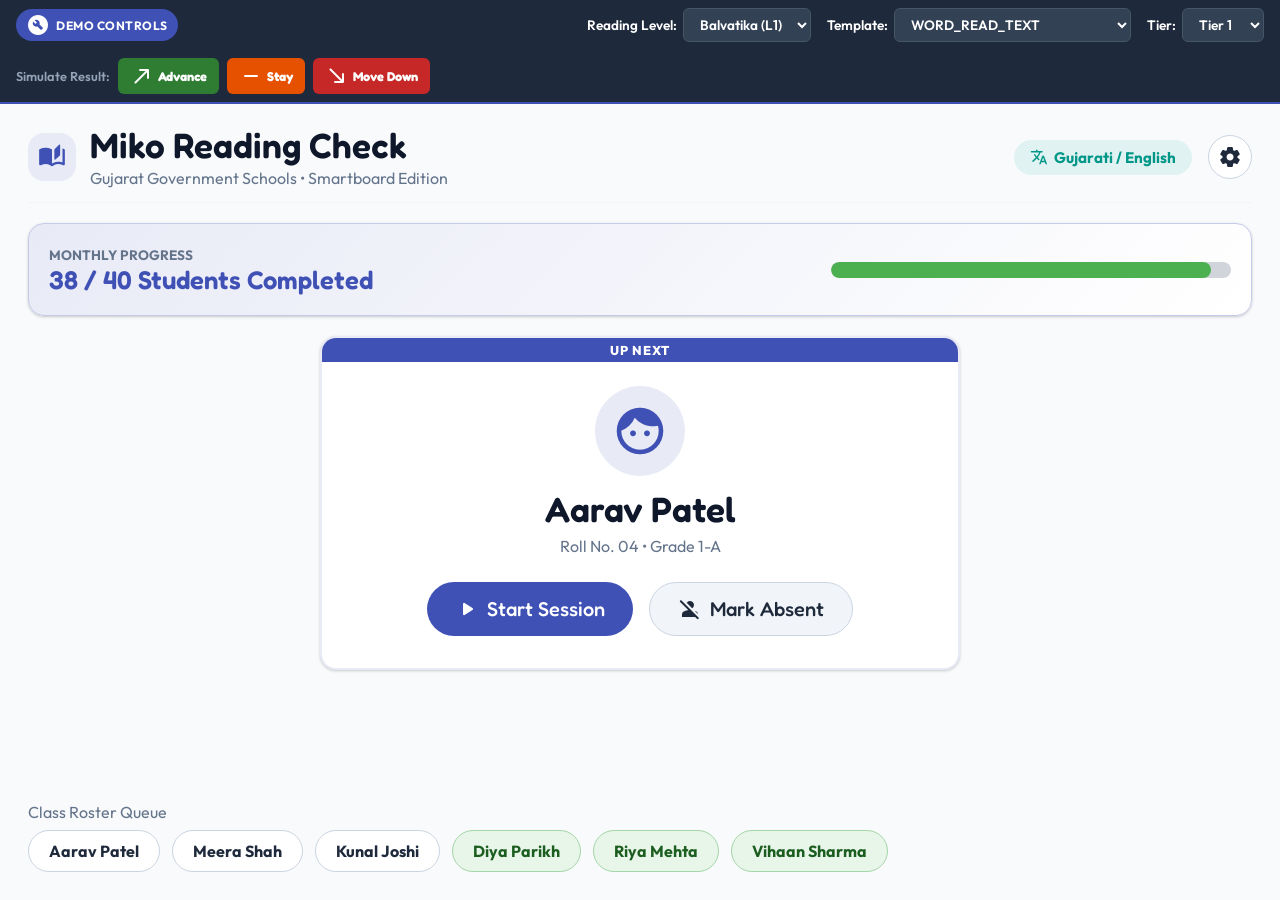
==== index.html @ f6a4c558 "Feat: Add Web Audio API SFX engine, classroom-friendly soft audio feedback, settings volume toggle, " ====
<!DOCTYPE html>
<html lang="en">
<head>
    <meta charset="UTF-8">
    <meta name="viewport" content="width=device-width, initial-scale=1.0">
    <title>Miko ORF Smartboard Prototype</title>
    <link href="https://fonts.googleapis.com/css2?family=Outfit:wght@400;500;600;700;800&family=Fredoka:wght@400;500;600;700&display=swap" rel="stylesheet">
    <link href="https://fonts.googleapis.com/icon?family=Material+Icons+Round" rel="stylesheet">
    <link rel="stylesheet" href="styles.css">
</head>
<body>
    <!-- Persistent Developer Demo Controls Bar -->
    <header id="demo-controls-bar">
        <div class="demo-controls-wrapper">
            <div class="demo-badge">
                <span class="material-icons-round">build_circle</span>
                <span>DEMO CONTROLS</span>
            </div>
            
            <div class="demo-selectors">
                <div class="demo-control-group">
                    <label for="demo-level-select">Reading Level:</label>
                    <select id="demo-level-select" class="demo-select">
                        <option value="L1" selected>Balvatika (L1)</option>
                        <option value="L2">Grade 1 (L2)</option>
                        <option value="L3">Grade 2 (L3)</option>
                        <option value="L4">Grade 3 (L4)</option>
                    </select>
                </div>

                <div class="demo-control-group">
                    <label for="demo-template-select">Template:</label>
                    <select id="demo-template-select" class="demo-select">
                        <!-- Dynamic options based on level -->
                    </select>
                </div>

                <div class="demo-control-group">
                    <label for="demo-tier-select">Tier:</label>
                    <select id="demo-tier-select" class="demo-select">
                        <option value="tier1" selected>Tier 1</option>
                        <option value="tier2">Tier 2</option>
                        <option value="tier3">Tier 3</option>
                    </select>
                </div>
            </div>

            <div class="demo-actions">
                <span class="demo-actions-label">Simulate Result:</span>
                <button class="btn-demo-action advance" onclick="simulateProgression('Advance')">
                    <span class="material-icons-round">north_east</span> Advance
                </button>
                <button class="btn-demo-action stay" onclick="simulateProgression('Stay')">
                    <span class="material-icons-round">remove</span> Stay
                </button>
                <button class="btn-demo-action move-down" onclick="simulateProgression('Move Down')">
                    <span class="material-icons-round">south_east</span> Move Down
                </button>
            </div>
        </div>
    </header>

    <div id="app-container">

        <!-- Screen 1: Teacher Home -->
        <div id="screen-01-home" class="screen active">
            <header class="top-bar">
                <div class="header-left">
                    <span class="app-icon text-primary"><span class="material-icons-round">auto_stories</span></span>
                    <div>
                        <h1 class="fredoka-text">Miko Reading Check</h1>
                        <p class="subtitle text-muted">Gujarat Government Schools • Smartboard Edition</p>
                    </div>
                </div>
                <div class="header-right">
                    <div class="language-track-badge">
                        <span class="material-icons-round" style="font-size: 18px;">translate</span>
                        <span>Gujarati / English</span>
                    </div>
                    <button id="btn-teacher-dashboard-trigger" class="btn-icon" title="Teacher Settings" onclick="openTeacherSettingsModal()">
                        <span class="material-icons-round">settings</span>
                    </button>
                </div>
            </header>

            <main class="home-main-layout">
                <!-- Progress Header Banner -->
                <div class="card progress-banner">
                    <div class="progress-info">
                        <span class="progress-title">Monthly Progress</span>
                        <h2 class="fredoka-text text-primary" id="progress-text-count">38 / 40 Students Completed</h2>
                    </div>
                    <div class="progress-bar-large-container">
                        <div id="progress-bar-fill-large" class="progress-bar-fill-large" style="width: 95%;"></div>
                    </div>
                </div>

                <!-- Up Next Card -->
                <div class="up-next-section">
                    <div class="card up-next-card">
                        <div class="up-next-header-badge">UP NEXT</div>
                        
                        <div class="student-avatar-box">
                            <span class="material-icons-round">face</span>
                        </div>
                        
                        <h2 class="fredoka-text student-name" id="up-next-student-name">Aarav Patel</h2>
                        <p class="text-muted student-subtext">Roll No. 04 • Grade 1-A</p>

                        <div class="action-buttons-row">
                            <button class="btn-primary btn-large" onclick="triggerStartSession()">
                                <span class="material-icons-round">play_arrow</span> Start Session
                            </button>
                            <button class="btn-secondary btn-large" onclick="markCurrentStudentAbsent()">
                                <span class="material-icons-round">person_off</span> Mark Absent
                            </button>
                        </div>
                    </div>
                </div>

                <!-- Queue Chips Strip -->
                <div class="queue-section-container">
                    <div class="section-title text-muted">Class Roster Queue</div>
                    <div class="queue-chips-strip" id="queue-chips-strip">
                        <!-- Student chips injected dynamically -->
                    </div>
                </div>
            </main>
        </div>

        <!-- Screen 2: Transition Screen -->
        <div id="screen-02-transition" class="screen hidden countdown-screen">
            <div class="countdown-card">
                <h1 id="transition-greeting" class="fredoka-text text-primary">Aarav Patel</h1>
                <h2 class="fredoka-text text-secondary" id="transition-subheading">Please come forward</h2>
                
                <div class="countdown-wrapper">
                    <div id="countdown" class="fredoka-text">3</div>
                    <svg class="countdown-circle">
                        <circle cx="90" cy="90" r="80"></circle>
                    </svg>
                </div>
            </div>
        </div>

        <!-- Screen 3: Assessment Activity -->
        <div id="screen-03-activity" class="screen hidden activity-screen">
            <header class="activity-header">
                <div class="activity-meta">
                    <span class="badge-pill" id="activity-level-badge">Balvatika (L1)</span>
                    <span class="badge-pill" id="activity-template-badge">WORD_READ_TEXT</span>
                    <span class="badge-pill" id="activity-sample-counter" style="background: var(--md-sys-color-secondary-container); color: var(--md-sys-color-secondary);">Sample 1 of 3</span>
                </div>
                <div class="teacher-live-controls">
                    <!-- 3-Minute Assessment Countdown Timer -->
                    <div class="timer-badge neutral" id="assessment-timer-badge">
                        <span class="material-icons-round">timer</span>
                        <span id="timer-display-text">3:00</span>
                    </div>

                    <button class="btn-secondary" onclick="pauseSession()">
                        <span class="material-icons-round">pause</span> Pause
                    </button>
                    <button class="btn-secondary" onclick="endAssessmentSessionPrompt()">
                        <span class="material-icons-round">stop</span> End Session
                    </button>
                </div>
            </header>

            <main class="activity-body">
                <div class="activity-instruction-box">
                    <h2 id="activity-instruction-text" class="fredoka-text">Read the word out loud.</h2>
                </div>

                <!-- Main Activity Display Card -->
                <div class="card reading-card-container" id="reading-card-container">
                    <!-- Dynamic Content Injected via JS -->
                </div>

                <!-- Live Speech Transcript Box -->
                <div class="live-transcript-box hidden" id="live-transcript-box">
                    <span class="material-icons-round transcript-icon">record_voice_over</span>
                    <span class="transcript-text" id="live-transcript-text">Heard: "..."</span>
                </div>

                <!-- Subtle Silent Pause Prompt (3-5s silence) -->
                <div class="silence-prompt-toast hidden" id="silence-prompt-toast">
                    <span class="material-icons-round">sentiment_satisfied</span> Keep reading when you're ready
                </div>

                <!-- Listening Experience Indicator & Mic -->
                <div class="listening-experience-box">
                    <div class="waveform-wrapper">
                        <div class="waveform-dots" id="waveform-dots">
                            <span></span><span></span><span></span><span></span><span></span>
                        </div>
                        <div class="listening-indicator" id="listening-indicator" onclick="toggleRealSpeechRecognition()" title="Tap to toggle Microphone">
                            <div class="pulse-ring"></div>
                            <span class="material-icons-round mic-icon" id="mic-icon-btn">mic</span>
                        </div>
                    </div>
                    <div class="listening-label" id="listening-label">Listening... Speak clearly</div>
                    <button class="btn-secondary btn-simulate-read" onclick="simulateWordSpeech()">
                        <span class="material-icons-round">volume_up</span> Simulate Speech
                    </button>
                </div>
            </main>
        </div>

        <!-- Screen 3b: Dedicated Comprehension Question Screen -->
        <div id="screen-03b-comprehension" class="screen hidden activity-screen">
            <header class="activity-header">
                <div class="activity-meta">
                    <span class="badge-pill" id="comp-level-badge">Grade 2 (L3)</span>
                    <span class="badge-pill" style="background: #F3E8FF; color: #7E22CE;">COMPREHENSION</span>
                    <span class="badge-pill" id="comp-sample-counter" style="background: var(--md-sys-color-secondary-container); color: var(--md-sys-color-secondary);">Sample 1 of 3</span>
                </div>
                <div class="teacher-live-controls">
                    <!-- Shared 3-Minute Assessment Countdown Timer -->
                    <div class="timer-badge neutral" id="comp-timer-badge">
                        <span class="material-icons-round">timer</span>
                        <span id="comp-timer-display-text">3:00</span>
                    </div>

                    <button class="btn-secondary" onclick="pauseSession()">
                        <span class="material-icons-round">pause</span> Pause
                    </button>
                    <button class="btn-secondary" onclick="endAssessmentSessionPrompt()">
                        <span class="material-icons-round">stop</span> End Session
                    </button>
                </div>
            </header>

            <main class="activity-body" style="justify-content: center;">
                <div class="card comprehension-page-card">
                    <div class="comp-badge-header">
                        <span class="material-icons-round">quiz</span> COMPREHENSION QUESTION
                    </div>
                    <h1 class="fredoka-text comp-question-title" id="comp-page-question-text">Question text</h1>
                    <div class="comp-options-page-grid" id="comp-page-options-grid"></div>
                </div>
            </main>
        </div>

        <!-- Screen 4: Session Complete Screen -->
        <div id="screen-04-end" class="screen hidden end-screen">
            <div id="confetti-container"></div>
            <div class="card celebration-card">
                <span class="material-icons-round text-success celebration-icon">workspace_premium</span>
                <h1 class="fredoka-text text-success">Today's Session Complete</h1>
                <p class="text-muted celebration-subtext">All scheduled student assessments finished!</p>
                
                <div class="session-summary-stats">
                    <div class="stat-box">
                        <span class="stat-number text-primary" id="summary-stat-assessed">38</span>
                        <span class="stat-label">Students Assessed</span>
                    </div>
                    <div class="stat-box">
                        <span class="stat-number text-secondary" id="summary-stat-absent">2</span>
                        <span class="stat-label">Absent</span>
                    </div>
                </div>
                
                <button class="btn-primary btn-large" onclick="returnToHomeFromComplete()">
                    <span class="material-icons-round">home</span> Return Home
                </button>
            </div>
        </div>

        <!-- Screen 5: Teacher 3-Tab Reporting Module -->
        <div id="screen-05-reporting" class="screen hidden reporting-screen">
            <header class="top-bar">
                <div class="header-left">
                    <button class="btn-secondary" onclick="renderTeacherHome()">
                        <span class="material-icons-round">arrow_back</span> Back to Home
                    </button>
                    <div>
                        <h1 class="fredoka-text">Teacher Reporting Dashboard</h1>
                        <p class="subtitle text-muted">Gujarat Primary ORF Fluency Analytics</p>
                    </div>
                </div>
                <div class="header-right">
                    <button class="btn-primary" onclick="exportFilteredCSV()">
                        <span class="material-icons-round">download</span> Export CSV
                    </button>
                </div>
            </header>

            <!-- 3 Tabs Navigation Bar -->
            <div class="reporting-tabs-nav">
                <button class="rep-tab-btn active" id="tab-btn-student" onclick="switchReportingTab('student')">
                    <span class="material-icons-round">person</span> Student Report
                </button>
                <button class="rep-tab-btn" id="tab-btn-class" onclick="switchReportingTab('class')">
                    <span class="material-icons-round">groups</span> Class Report
                </button>
                <button class="rep-tab-btn" id="tab-btn-log" onclick="switchReportingTab('log')">
                    <span class="material-icons-round">receipt_long</span> Response Log
                </button>
            </div>

            <main class="reporting-body">

                <!-- Tab 1: Student Report View -->
                <div id="rep-tab-content-student" class="rep-tab-content active">
                    <div class="student-select-card card">
                        <label for="rep-student-selector" class="rep-label">Select Student:</label>
                        <select id="rep-student-selector" class="demo-select rep-select" onchange="renderStudentReport(this.value)">
                            <!-- Populated dynamically with 40 students -->
                        </select>
                    </div>

                    <div class="rep-grid-layout" id="student-report-details-container">
                        <!-- Rendered via JS -->
                    </div>
                </div>

                <!-- Tab 2: Class Report View -->
                <div id="rep-tab-content-class" class="rep-tab-content hidden">
                    <div class="rep-stats-grid">
                        <div class="card stat-card">
                            <span class="stat-card-title">TOTAL STUDENTS</span>
                            <h2 class="fredoka-text text-primary">40</h2>
                        </div>
                        <div class="card stat-card">
                            <span class="stat-card-title">ASSESSED</span>
                            <h2 class="fredoka-text text-success">38</h2>
                        </div>
                        <div class="card stat-card">
                            <span class="stat-card-title">PENDING</span>
                            <h2 class="fredoka-text text-secondary">0</h2>
                        </div>
                        <div class="card stat-card">
                            <span class="stat-card-title">ABSENT</span>
                            <h2 class="fredoka-text text-muted">2</h2>
                        </div>
                    </div>

                    <div class="card coverage-banner-card">
                        <div class="coverage-header">
                            <span class="coverage-title">CURRENT CYCLE COVERAGE</span>
                            <span class="coverage-count">38 / 40 Students Assessed (95%)</span>
                        </div>
                        <div class="progress-bar-large-container">
                            <div class="progress-bar-fill-large" style="width: 95%;"></div>
                        </div>
                    </div>

                    <div class="rep-grid-two-col">
                        <div class="card">
                            <h3 class="fredoka-text" style="margin-bottom: 16px;">Reading Level Distribution</h3>
                            <div class="level-dist-bars">
                                <div class="dist-row"><span>Level 1 (Balvatika)</span><div class="dist-bar"><div style="width: 10%; background: #EF5350;"></div></div><span>4</span></div>
                                <div class="dist-row"><span>Level 2 (Grade 1)</span><div class="dist-bar"><div style="width: 45%; background: #FF9800;"></div></div><span>18</span></div>
                                <div class="dist-row"><span>Level 3 (Grade 2)</span><div class="dist-bar"><div style="width: 30%; background: #2E7D32;"></div></div><span>12</span></div>
                                <div class="dist-row"><span>Level 4 (Grade 3)</span><div class="dist-bar"><div style="width: 15%; background: #3F51B5;"></div></div><span>6</span></div>
                            </div>
                        </div>

                        <div class="card">
                            <h3 class="fredoka-text" style="margin-bottom: 16px;">Classroom Insights</h3>
                            <ul class="insights-list">
                                <li>✨ <strong>Level 2 Majority:</strong> Most students (45%) are successfully reading at Level 2.</li>
                                <li>📈 <strong>Fluency Improvement:</strong> Average WCPM increased by 14% this month.</li>
                                <li>⚠️ <strong>Attention Needed:</strong> 4 students require reassessment support at Level 1.</li>
                            </ul>
                        </div>
                    </div>

                    <div class="card" style="margin-top: 20px;">
                        <h3 class="fredoka-text" style="margin-bottom: 16px;">Students Requiring Attention</h3>
                        <table class="rep-table">
                            <thead>
                                <tr>
                                    <th>Student Name</th>
                                    <th>Grade</th>
                                    <th>Level</th>
                                    <th>Attention Reason</th>
                                </tr>
                            </thead>
                            <tbody id="attention-students-tbody">
                                <!-- Populated dynamically -->
                            </tbody>
                        </table>
                    </div>
                </div>

                <!-- Tab 3: Response Log View -->
                <div id="rep-tab-content-log" class="rep-tab-content hidden">
                    <div class="card log-filters-card">
                        <div class="filters-row">
                            <div class="filter-group">
                                <label>Filter Level:</label>
                                <select id="filter-log-level" class="demo-select" onchange="renderResponseLog()">
                                    <option value="ALL">All Levels</option>
                                    <option value="L1">Level 1</option>
                                    <option value="L2">Level 2</option>
                                    <option value="L3">Level 3</option>
                                    <option value="L4">Level 4</option>
                                </select>
                            </div>
                            <div class="filter-group">
                                <label>Language:</label>
                                <select id="filter-log-lang" class="demo-select" onchange="renderResponseLog()">
                                    <option value="ALL">All Languages</option>
                                    <option value="Gujarati">Gujarati</option>
                                    <option value="English">English</option>
                                </select>
                            </div>
                        </div>
                    </div>

                    <div class="card table-wrapper-card">
                        <table class="rep-table">
                            <thead>
                                <tr>
                                    <th>Date</th>
                                    <th>Student</th>
                                    <th>Language</th>
                                    <th>Level</th>
                                    <th>Tier</th>
                                    <th>Accuracy</th>
                                    <th>WCPM</th>
                                    <th>Comp Score</th>
                                    <th>Transition</th>
                                    <th>Action</th>
                                </tr>
                            </thead>
                            <tbody id="response-log-tbody">
                                <!-- Populated dynamically -->
                            </tbody>
                        </table>
                    </div>
                </div>

            </main>
        </div>

        <!-- Animated Progression Simulation Toast Modal -->
        <div id="progression-toast" class="progression-toast hidden">
            <div class="toast-card" id="toast-card">
                <span class="material-icons-round toast-icon" id="toast-icon">north_east</span>
                <div class="toast-title" id="toast-title">Advance</div>
                <div class="toast-subtitle" id="toast-subtitle">L1 ↓ L2</div>
            </div>
        </div>

        <!-- Teacher Settings Modal -->
        <div id="modal-teacher-settings" class="modal-backdrop hidden">
            <div class="modal-card">
                <div class="modal-header">
                    <h2 class="fredoka-text">Teacher Settings</h2>
                    <button class="btn-icon" onclick="closeTeacherSettingsModal()"><span class="material-icons-round">close</span></button>
                </div>
                <div class="modal-body">
                    <div class="settings-options-grid" style="margin-bottom: 24px;">
                        <div class="settings-option-card" onclick="openReportingFromSettings()">
                            <span class="material-icons-round option-icon text-primary">assessment</span>
                            <h3>Reporting Dashboard</h3>
                            <p class="text-muted">View individual student progress, class overview, and export response logs.</p>
                        </div>
                        <div class="settings-option-card" onclick="triggerResetConfiguration()">
                            <span class="material-icons-round option-icon text-secondary">restart_alt</span>
                            <h3>Reset Configuration</h3>
                            <p class="text-muted">Return app to initial setup flow and re-configure school settings.</p>
                        </div>
                    </div>

                    <!-- Sound Effects Accessibility Controls -->
                    <div class="card sfx-settings-card" style="text-align: left;">
                        <h3 class="fredoka-text" style="margin-bottom: 12px; display: flex; align-items: center; gap: 8px;">
                            <span class="material-icons-round text-primary">volume_up</span> Sound Effects (SFX)
                        </h3>
                        <div style="display: flex; align-items: center; justify-content: space-between; margin-bottom: 16px;">
                            <label for="sfx-enable-toggle" style="font-weight: 700;">Enable Audio Feedback:</label>
                            <input type="checkbox" id="sfx-enable-toggle" checked style="width: 20px; height: 20px; cursor: pointer;" onchange="toggleSFXEnabled(this.checked)">
                        </div>
                        <div style="display: flex; align-items: center; justify-content: space-between; gap: 16px;">
                            <label for="sfx-volume-slider" style="font-weight: 700; width: 140px;">SFX Volume:</label>
                            <input type="range" id="sfx-volume-slider" min="0" max="1" step="0.1" value="0.5" style="flex: 1; cursor: pointer;" onchange="updateSFXVolume(this.value)">
                            <span id="sfx-volume-val" style="font-weight: 800; width: 40px;">50%</span>
                        </div>
                    </div>
                </div>
            </div>
        </div>

        <!-- Initial Setup Onboarding Modal -->
        <div id="modal-onboarding-setup" class="modal-backdrop hidden">
            <div class="modal-card" style="max-width: 520px;">
                <div class="modal-header">
                    <h2 class="fredoka-text">Miko Reading Check Setup</h2>
                </div>
                <div class="modal-body" style="text-align: left;">
                    <div class="form-group" style="margin-bottom: 16px;">
                        <label class="rep-label">District & Block:</label>
                        <select class="demo-select" style="width: 100%;">
                            <option>Ahmedabad • Primary Block 1</option>
                            <option>Gandhinagar • Block A</option>
                            <option>Surat • Primary Division</option>
                        </select>
                    </div>
                    <div class="form-group" style="margin-bottom: 16px;">
                        <label class="rep-label">School Name:</label>
                        <input type="text" class="demo-select" value="Government Primary School No. 4" style="width: 100%;">
                    </div>
                    <div class="form-group" style="margin-bottom: 24px;">
                        <label class="rep-label">Language Track:</label>
                        <select class="demo-select" style="width: 100%;">
                            <option>Gujarati / English Dual Track</option>
                            <option>Gujarati Medium</option>
                        </select>
                    </div>
                    <button class="btn-primary btn-large" style="width: 100%;" onclick="completeInitialSetupFlow()">
                        <span class="material-icons-round">check_circle</span> Complete Setup
                    </button>
                </div>
            </div>
        </div>

    </div>

    <script src="data.js"></script>
    <script src="storage.js"></script>
    <script src="app.js"></script>
</body>
</html>
---- styles.css ----
@import url('https://fonts.googleapis.com/css2?family=Outfit:wght@400;500;600;700;800&family=Fredoka:wght@400;500;600;700&display=swap');
@import url('https://fonts.googleapis.com/icon?family=Material+Icons+Round');

:root {
    /* M3 Color Scheme (Light Theme) */
    --md-sys-color-primary: #3F51B5;
    --md-sys-color-primary-container: #E8EAF6;
    --md-sys-color-on-primary: #FFFFFF;
    --md-sys-color-secondary: #009688;
    --md-sys-color-secondary-container: #E0F2F1;
    --md-sys-color-on-secondary: #FFFFFF;
    --md-sys-color-tertiary: #FF9800;
    --md-sys-color-success: #4CAF50;
    --md-sys-color-success-container: #E8F5E9;
    --md-sys-color-background: #F8FAFC;
    --md-sys-color-surface: #FFFFFF;
    --md-sys-color-surface-variant: #F1F5F9;
    --md-sys-color-on-background: #0F172A;
    --md-sys-color-on-surface: #1E293B;
    --md-sys-color-on-surface-variant: #64748B;
    --md-sys-color-outline: #CBD5E1;
    
    --md-typeface-brand: 'Fredoka', sans-serif;
    --md-typeface-plain: 'Outfit', sans-serif;
    
    --radius-sm: 12px;
    --radius-md: 16px;
    --radius-lg: 24px;
    --radius-pill: 9999px;
}

* { box-sizing: border-box; margin: 0; padding: 0; font-family: var(--md-typeface-plain); }

body {
    background-color: var(--md-sys-color-background);
    color: var(--md-sys-color-on-background);
    height: 100vh;
    width: 100vw;
    overflow: hidden;
    display: flex;
    flex-direction: column;
}

.hidden { display: none !important; }

/* --- Persistent Developer Demo Controls Bar --- */
#demo-controls-bar {
    background: #1E293B;
    color: white;
    padding: 8px 16px;
    border-bottom: 2px solid var(--md-sys-color-primary);
    z-index: 9999;
}

.demo-controls-wrapper {
    max-width: 1280px;
    margin: 0 auto;
    display: flex;
    align-items: center;
    justify-content: space-between;
    gap: 16px;
    flex-wrap: wrap;
}

.demo-badge {
    display: flex;
    align-items: center;
    gap: 6px;
    background: var(--md-sys-color-primary);
    color: white;
    padding: 4px 10px;
    border-radius: var(--radius-pill);
    font-weight: 700;
    font-size: 0.75rem;
    letter-spacing: 0.5px;
}

.demo-selectors {
    display: flex;
    align-items: center;
    gap: 16px;
    flex-wrap: wrap;
}

.demo-control-group {
    display: flex;
    align-items: center;
    gap: 6px;
    font-size: 0.85rem;
    font-weight: 600;
}

.demo-select {
    background: #334155;
    color: white;
    border: 1px solid #475569;
    padding: 6px 12px;
    border-radius: 6px;
    font-size: 0.85rem;
    font-weight: 600;
    outline: none;
    cursor: pointer;
}
.demo-select:focus { border-color: var(--md-sys-color-primary); }

.demo-actions {
    display: flex;
    align-items: center;
    gap: 8px;
}

.demo-actions-label {
    font-size: 0.8rem;
    color: #94A3B8;
    font-weight: 600;
}

.btn-demo-action {
    padding: 6px 12px;
    font-size: 0.8rem;
    font-weight: 700;
    border-radius: 6px;
    border: none;
    cursor: pointer;
    display: inline-flex;
    align-items: center;
    gap: 4px;
    transition: transform 0.1s;
}
.btn-demo-action:active { transform: scale(0.95); }
.btn-demo-action.advance { background: #2E7D32; color: white; }
.btn-demo-action.stay { background: #E65100; color: white; }
.btn-demo-action.move-down { background: #C62828; color: white; }

/* --- App Container & Layout --- */
#app-container {
    flex: 1;
    position: relative;
    width: 100%;
    height: calc(100vh - 54px);
    overflow: hidden;
}

.screen {
    position: absolute;
    top: 0; left: 0; right: 0; bottom: 0;
    display: none;
    flex-direction: column;
    padding: 20px 28px;
    max-width: 1280px;
    margin: 0 auto;
    overflow-y: auto;
}
.screen.active { display: flex; }

/* --- Typography --- */
h1, h2, h3, h4, .fredoka-text { font-family: var(--md-typeface-brand); font-weight: 600; }
h1 { font-size: 2.2rem; line-height: 1.2; }
h2 { font-size: 1.6rem; }
h3 { font-size: 1.25rem; }
p { font-size: 1rem; line-height: 1.5; }
.text-muted { color: var(--md-sys-color-on-surface-variant); }
.text-primary { color: var(--md-sys-color-primary); }
.text-secondary { color: var(--md-sys-color-secondary); }
.text-success { color: var(--md-sys-color-success); }

/* --- Cards & Buttons --- */
.card {
    background: var(--md-sys-color-surface);
    border-radius: var(--radius-md);
    padding: 20px;
    border: 1px solid var(--md-sys-color-outline);
    box-shadow: 0px 1px 3px 1px rgba(0,0,0,0.06), 0px 1px 2px 0px rgba(0,0,0,0.12);
}

button {
    font-family: var(--md-typeface-brand);
    font-weight: 500;
    font-size: 1.05rem;
    border: none;
    cursor: pointer;
    border-radius: var(--radius-pill);
    padding: 10px 22px;
    display: inline-flex;
    align-items: center;
    justify-content: center;
    gap: 8px;
    transition: all 0.2s cubic-bezier(0.2, 0.8, 0.2, 1);
    outline: none;
}
button:active { transform: translateY(1px) scale(0.98); }
button:hover { transform: translateY(-2px); box-shadow: 0 4px 12px rgba(0, 0, 0, 0.1); }

.btn-primary { background-color: var(--md-sys-color-primary); color: var(--md-sys-color-on-primary); }
.btn-secondary { background-color: var(--md-sys-color-surface-variant); color: var(--md-sys-color-on-surface); border: 1px solid var(--md-sys-color-outline); }
.btn-large { font-size: 1.25rem; padding: 14px 28px; }

/* --- Screen 1: Teacher Home --- */
.top-bar {
    display: flex;
    justify-content: space-between;
    align-items: center;
    margin-bottom: 20px;
    padding-bottom: 12px;
    border-bottom: 1px solid var(--md-sys-color-surface-variant);
}

.header-left { display: flex; align-items: center; gap: 14px; }
.app-icon {
    display: flex; align-items: center; justify-content: center;
    width: 48px; height: 48px; background: var(--md-sys-color-primary-container);
    border-radius: var(--radius-md);
}
.app-icon span { font-size: 28px; }

.header-right { display: flex; align-items: center; gap: 16px; }

.language-track-badge {
    display: inline-flex; align-items: center; gap: 6px;
    background: var(--md-sys-color-secondary-container);
    color: var(--md-sys-color-secondary);
    padding: 8px 16px; border-radius: var(--radius-pill);
    font-weight: 700; font-size: 0.95rem;
}

.btn-icon {
    width: 44px; height: 44px; border-radius: 50%; padding: 0;
    background-color: var(--md-sys-color-surface);
    border: 1px solid var(--md-sys-color-outline);
    color: var(--md-sys-color-on-surface);
}

.home-main-layout {
    flex: 1;
    display: flex;
    flex-direction: column;
    gap: 20px;
}

.progress-banner {
    background: linear-gradient(135deg, #E8EAF6 0%, #FFFFFF 100%);
    border-color: #C5CAE9;
    display: flex;
    align-items: center;
    justify-content: space-between;
    gap: 24px;
}

.progress-title {
    font-size: 0.85rem;
    font-weight: 700;
    text-transform: uppercase;
    color: var(--md-sys-color-on-surface-variant);
}

.progress-bar-large-container {
    flex: 1; max-width: 400px; height: 16px;
    background: #D1D5DB; border-radius: var(--radius-pill); overflow: hidden;
}

.progress-bar-fill-large {
    height: 100%; background: var(--md-sys-color-success);
    border-radius: var(--radius-pill); transition: width 0.6s ease;
}

.up-next-section {
    display: flex; justify-content: center; align-items: center;
}

.up-next-card {
    width: 100%; max-width: 640px; text-align: center; padding: 32px;
    border: 2px solid var(--md-sys-color-primary-container);
    position: relative; overflow: hidden;
}

.up-next-header-badge {
    position: absolute; top: 0; left: 0; right: 0; background: var(--md-sys-color-primary);
    color: white; font-weight: 800; font-size: 0.8rem; letter-spacing: 1px; padding: 4px;
}

.student-avatar-box {
    width: 90px; height: 90px; border-radius: 50%;
    background: var(--md-sys-color-primary-container); color: var(--md-sys-color-primary);
    margin: 16px auto 12px auto; display: flex; align-items: center; justify-content: center;
}
.student-avatar-box span { font-size: 56px; }

.student-name { font-size: 2.2rem; margin-bottom: 4px; }
.student-subtext { margin-bottom: 24px; }

.action-buttons-row { display: flex; gap: 16px; justify-content: center; }

.queue-section-container { margin-top: auto; }
.queue-chips-strip {
    display: flex; gap: 12px; overflow-x: auto; padding: 8px 0;
}

.chip-item {
    padding: 10px 20px; border-radius: var(--radius-pill); font-weight: 700;
    border: 1px solid var(--md-sys-color-outline); background: white;
}
.chip-item.done { background: var(--md-sys-color-success-container); color: #1B5E20; border-color: #A5D6A7; }
.chip-item.waiting { background: white; color: var(--md-sys-color-on-surface); }
.chip-item.absent { background: #FFE082; color: #5D4037; }

/* --- Screen 2: Transition Countdown --- */
.countdown-screen { justify-content: center; align-items: center; }
.countdown-card {
    background: var(--md-sys-color-surface); padding: 48px; border-radius: var(--radius-lg);
    box-shadow: 0 8px 24px rgba(0,0,0,0.08); text-align: center; max-width: 480px; width: 100%;
}
.countdown-card h1 { font-size: 2.8rem; margin-bottom: 8px; }
.countdown-card h2 { font-size: 1.6rem; margin-bottom: 32px; }

.countdown-wrapper {
    position: relative; width: 160px; height: 160px; margin: 0 auto;
    display: flex; align-items: center; justify-content: center;
}
#countdown { font-size: 5rem; font-weight: 800; color: var(--md-sys-color-tertiary); z-index: 10; }
.countdown-circle { position: absolute; top: 0; left: 0; width: 160px; height: 160px; transform: rotate(-90deg); }
.countdown-circle circle { fill: transparent; stroke: var(--md-sys-color-primary-container); stroke-width: 12; r: 70; cx: 80; cy: 80; }

/* --- Screen 3: Assessment Activity --- */
.activity-header {
    display: flex; justify-content: space-between; align-items: center; margin-bottom: 12px;
}
.activity-meta { display: flex; gap: 8px; }
.badge-pill {
    background: var(--md-sys-color-primary-container); color: var(--md-sys-color-primary);
    font-weight: 700; font-size: 0.85rem; padding: 6px 14px; border-radius: var(--radius-pill);
}

.teacher-live-controls { display: flex; align-items: center; gap: 12px; }

/* 3-Minute Assessment Timer Badge */
.timer-badge {
    display: inline-flex; align-items: center; gap: 6px;
    padding: 8px 16px; border-radius: var(--radius-pill);
    font-family: var(--md-typeface-brand); font-weight: 700; font-size: 1.15rem;
    transition: all 0.3s ease; border: 2px solid transparent;
}
.timer-badge.neutral {
    background: #1E293B; color: white; border-color: #334155;
}
.timer-badge.amber {
    background: #F59E0B; color: white; border-color: #D97706;
}
.timer-badge.pulse-urgent {
    background: #EF4444; color: white; border-color: #DC2626;
    animation: urgentPulse 1s infinite alternate ease-in-out;
}

@keyframes urgentPulse {
    0% { transform: scale(1); box-shadow: 0 0 0 rgba(239, 68, 68, 0); }
    100% { transform: scale(1.08); box-shadow: 0 0 16px rgba(239, 68, 68, 0.6); }
}

.activity-body {
    flex: 1; display: flex; flex-direction: column; align-items: center; gap: 16px;
}

/* Robot Speech Bubble */
.robot-speech-container {
    display: flex; align-items: center; gap: 12px; margin-bottom: 8px;
}
.robot-avatar {
    width: 48px; height: 48px; border-radius: 50%;
    background: #E8EAF6; display: flex; align-items: center; justify-content: center;
    color: var(--md-sys-color-primary); font-size: 28px; border: 2px solid #C5CAE9;
}
.speech-bubble {
    background: #F3E8FF; border: 1.5px solid #D8B4FE; color: #581C87;
    padding: 10px 20px; border-radius: 18px; font-weight: 700; font-size: 1.1rem;
    position: relative; box-shadow: 0 2px 8px rgba(147, 51, 234, 0.08);
}
.speech-bubble::before {
    content: ''; position: absolute; left: -8px; top: 50%; transform: translateY(-50%);
    border-width: 6px 8px 6px 0; border-style: solid; border-color: transparent #D8B4FE transparent transparent;
}

.reading-card-container {
    width: 100%; max-width: 960px; min-height: 240px; display: flex; flex-direction: column;
    align-items: center; justify-content: center; text-align: center; padding: 24px;
}

/* Live Speech Transcript Box */
.live-transcript-box {
    display: inline-flex; align-items: center; gap: 8px; background: #F1F5F9;
    border: 1px solid #E2E8F0; padding: 6px 18px; border-radius: var(--radius-pill);
    color: #64748B; font-size: 1.05rem; font-weight: 500; margin-top: -6px; margin-bottom: 4px;
    max-width: 800px; box-shadow: 0 1px 3px rgba(0,0,0,0.04);
}
.live-transcript-box .transcript-icon { font-size: 20px; color: #94A3B8; }
.live-transcript-box .transcript-text { font-style: italic; }

/* Subtle Silence Prompt Toast */
.silence-prompt-toast {
    display: inline-flex; align-items: center; gap: 8px; background: #E0F2FE;
    color: #0369A1; border: 1px solid #BAE6FD; padding: 8px 18px; border-radius: var(--radius-pill);
    font-weight: 700; font-size: 0.95rem; margin-bottom: 4px; animation: fadeIn 0.4s ease;
}

@keyframes fadeIn { from { opacity: 0; transform: translateY(4px); } to { opacity: 1; transform: translateY(0); } }

/* 5-Card Word Set Grid for WORD_READ_SET_TEXT */
.word-set-cards-grid {
    display: grid; grid-template-columns: repeat(5, 1fr); gap: 16px; width: 100%; max-width: 920px; margin: 12px 0;
}
.word-set-card {
    background: #FFFFFF; border-radius: 20px; border: 2px solid #E2E8F0; display: flex;
    flex-direction: column; align-items: center; position: relative; overflow: hidden;
    box-shadow: 0 4px 12px rgba(0, 0, 0, 0.05); transition: all 0.3s cubic-bezier(0.175, 0.885, 0.32, 1.275);
}
.word-set-card:hover { transform: translateY(-4px); box-shadow: 0 8px 20px rgba(0, 0, 0, 0.1); }

.card-number-badge {
    position: absolute; top: -10px; left: 50%; transform: translateX(-50%); width: 28px; height: 28px;
    border-radius: 50%; display: flex; align-items: center; justify-content: center; font-weight: 800;
    font-size: 0.95rem; color: #1E293B; box-shadow: 0 2px 6px rgba(0,0,0,0.12); z-index: 10;
}
.card-illustration-area {
    flex: 1; width: 100%; display: flex; align-items: center; justify-content: center;
    padding: 24px 12px 16px 12px; background: #FFFFFF;
}
.card-illustration-area .emoji-icon { font-size: 64px; line-height: 1; filter: drop-shadow(0 2px 6px rgba(0,0,0,0.08)); }
.card-word-footer {
    width: 100%; padding: 12px 8px; text-align: center; font-family: var(--md-typeface-brand);
    font-size: 1.6rem; font-weight: 700; color: #0F172A; border-top: 1px solid rgba(0,0,0,0.05);
}

.word-set-card.theme-yellow { border-color: #FDE047; }
.word-set-card.theme-yellow .card-number-badge { background: #FEF08A; }
.word-set-card.theme-yellow .card-word-footer { background: #FEF9C3; }

.word-set-card.theme-green { border-color: #86EFAC; }
.word-set-card.theme-green .card-number-badge { background: #BBF7D0; }
.word-set-card.theme-green .card-word-footer { background: #DCFCE7; }

.word-set-card.theme-blue { border-color: #93C5FD; }
.word-set-card.theme-blue .card-number-badge { background: #BFDBFE; }
.word-set-card.theme-blue .card-word-footer { background: #DBEAFE; }

.word-set-card.theme-purple { border-color: #C084FC; }
.word-set-card.theme-purple .card-number-badge { background: #E9D5FF; }
.word-set-card.theme-purple .card-word-footer { background: #F3E8FF; }

.word-set-card.theme-pink { border-color: #F472B6; }
.word-set-card.theme-pink .card-number-badge { background: #FBCFE8; }
.word-set-card.theme-pink .card-word-footer { background: #FCE7F3; }

.word-set-card.highlight-read { border-color: #22C55E !important; transform: scale(1.06); box-shadow: 0 0 20px rgba(34, 197, 94, 0.4) !important; }
.word-set-card.highlight-read .card-word-footer { background: #22C55E !important; color: white !important; }

/* Template UI Constructs */
.display-word-text { font-size: 72px; font-weight: 800; letter-spacing: 2px; color: var(--md-sys-color-on-surface); }
.display-word-text.highlight-green { color: var(--md-sys-color-success); animation: popScale 0.3s ease; }

.display-image-word { display: flex; flex-direction: column; align-items: center; gap: 16px; }
.display-image-word .image-emoji { font-size: 96px; line-height: 1; }

.display-passage-text { font-size: 28px; line-height: 1.6; font-weight: 600; text-align: left; max-width: 760px; }
.display-passage-text span.word-span { cursor: pointer; border-radius: 4px; padding: 0 4px; transition: all 0.2s; }
.display-passage-text span.word-span.green { color: #2E7D32; background: #E8F5E9; font-weight: 700; }
.display-passage-text span.word-span.missed { color: #C62828; background: #FFEBEE; animation: shake 0.4s ease; }

.minimal-pairs-box { display: flex; gap: 48px; align-items: center; justify-content: center; }
.minimal-pair-option {
    font-size: 64px; font-weight: 800; padding: 16px 32px; border-radius: var(--radius-md);
    border: 3px solid var(--md-sys-color-outline); background: white; cursor: pointer; transition: all 0.2s;
}
.minimal-pair-option:hover { border-color: var(--md-sys-color-primary); background: var(--md-sys-color-primary-container); }
.minimal-pair-option.correct { border-color: var(--md-sys-color-success); background: #E8F5E9; color: #2E7D32; }

.cloze-sentence-display { font-size: 36px; font-weight: 700; line-height: 1.5; }
.cloze-blank-box {
    border-bottom: 4px solid var(--md-sys-color-primary); width: 140px; display: inline-block;
    text-align: center; color: var(--md-sys-color-primary); font-weight: 800;
}

/* Listening Experience */
.listening-experience-box { display: flex; flex-direction: column; align-items: center; gap: 8px; margin-top: auto; }
.waveform-wrapper { position: relative; display: flex; align-items: center; justify-content: center; }

.waveform-dots {
    display: flex; gap: 6px; align-items: center; position: absolute; left: -70px; right: -70px; justify-content: space-between; pointer-events: none;
}
.waveform-dots span {
    width: 6px; height: 6px; border-radius: 50%; background: #93C5FD;
    animation: wavePulse 1.2s infinite ease-in-out alternate;
}
.waveform-dots span:nth-child(1) { animation-delay: 0.1s; }
.waveform-dots span:nth-child(2) { animation-delay: 0.3s; }
.waveform-dots span:nth-child(3) { animation-delay: 0.5s; }
.waveform-dots span:nth-child(4) { animation-delay: 0.2s; }
.waveform-dots span:nth-child(5) { animation-delay: 0.4s; }

@keyframes wavePulse {
    0% { transform: scale(1); opacity: 0.4; }
    100% { transform: scale(2.2); opacity: 1; background: var(--md-sys-color-primary); }
}

.listening-indicator {
    position: relative; width: 68px; height: 68px; border-radius: 50%;
    background: var(--md-sys-color-primary); color: white; display: flex; align-items: center; justify-content: center;
    cursor: pointer; box-shadow: 0 6px 18px rgba(63, 81, 181, 0.3); transition: all 0.3s;
}
.listening-indicator:hover { transform: scale(1.06); }
.listening-indicator.listening-active { background: #2563EB; }
.listening-indicator.listening-active .pulse-ring {
    position: absolute; top: -8px; left: -8px; right: -8px; bottom: -8px;
    border-radius: 50%; border: 3px solid #60A5FA;
    animation: micPulse 1.4s infinite ease-out; opacity: 0.8;
}

.listening-indicator.processing { background: #EAB308; }

@keyframes micPulse {
    0% { transform: scale(0.95); opacity: 0.9; }
    100% { transform: scale(1.4); opacity: 0; }
}

.listening-label { font-size: 0.9rem; font-weight: 600; color: var(--md-sys-color-on-surface-variant); }
.btn-simulate-read { font-size: 0.9rem; padding: 6px 16px; margin-top: 4px; }

/* Dedicated Comprehension Screen (Screen 3b) */
.comprehension-page-card {
    width: 100%; max-width: 860px; padding: 40px; border-radius: 24px;
    border: 2px solid var(--md-sys-color-primary); background: #FFFFFF;
    box-shadow: 0 10px 30px rgba(63, 81, 181, 0.08); text-align: center;
}

.comp-badge-header {
    display: inline-flex; align-items: center; gap: 6px;
    font-size: 0.85rem; font-weight: 800; letter-spacing: 1px; color: #7E22CE;
    background: #F3E8FF; padding: 6px 16px; border-radius: var(--radius-pill); margin-bottom: 20px;
}

.comp-question-title { font-size: 2rem; color: var(--md-sys-color-on-surface); margin-bottom: 32px; line-height: 1.4; }
.comp-options-page-grid { display: grid; grid-template-columns: repeat(2, 1fr); gap: 20px; width: 100%; }

.comp-option-page-btn {
    background: #F8FAFC; border: 2px solid var(--md-sys-color-outline); padding: 24px 20px;
    border-radius: var(--radius-md); font-size: 1.3rem; font-weight: 700; color: var(--md-sys-color-on-surface);
    cursor: pointer; transition: all 0.25s cubic-bezier(0.175, 0.885, 0.32, 1.275); display: flex;
    align-items: center; justify-content: center; text-align: center;
}
.comp-option-page-btn:hover { border-color: var(--md-sys-color-primary); background: var(--md-sys-color-primary-container); transform: translateY(-3px); box-shadow: 0 6px 16px rgba(0,0,0,0.08); }
.comp-option-page-btn.selected-correct { border-color: var(--md-sys-color-success) !important; background: #E8F5E9 !important; color: #1B5E20 !important; transform: scale(1.04); }

/* --- Screen 5: Reporting Module --- */
.reporting-screen { padding: 16px 28px; }
.reporting-tabs-nav { display: flex; gap: 12px; border-bottom: 2px solid var(--md-sys-color-outline); margin-bottom: 20px; }
.rep-tab-btn {
    background: transparent; color: var(--md-sys-color-on-surface-variant); border: none; border-radius: 0;
    padding: 12px 24px; font-weight: 700; font-size: 1.05rem; border-bottom: 4px solid transparent; transition: all 0.2s;
}
.rep-tab-btn:hover { color: var(--md-sys-color-primary); background: rgba(63, 81, 181, 0.04); }
.rep-tab-btn.active { color: var(--md-sys-color-primary); border-bottom-color: var(--md-sys-color-primary); }

.reporting-body { flex: 1; display: flex; flex-direction: column; gap: 20px; }
.rep-tab-content { display: flex; flex-direction: column; gap: 20px; }

.student-select-card { display: flex; align-items: center; gap: 16px; padding: 16px 24px; }
.rep-label { font-weight: 700; font-size: 1rem; color: var(--md-sys-color-on-surface); }
.rep-select { flex: 1; max-width: 320px; padding: 8px 14px; font-size: 1rem; }

.rep-grid-layout { display: grid; grid-template-columns: 1fr 2fr; gap: 20px; }
.rep-stats-grid { display: grid; grid-template-columns: repeat(4, 1fr); gap: 16px; }
.stat-card { text-align: center; padding: 20px; }
.stat-card-title { font-weight: 800; font-size: 0.75rem; color: var(--md-sys-color-on-surface-variant); letter-spacing: 1px; }

.coverage-banner-card { background: #E8EAF6; border-color: #C5CAE9; }
.coverage-header { display: flex; justify-content: space-between; font-weight: 700; margin-bottom: 10px; font-size: 0.95rem; }

.rep-grid-two-col { display: grid; grid-template-columns: 1fr 1fr; gap: 20px; }
.level-dist-bars { display: flex; flex-direction: column; gap: 12px; margin-top: 12px; }
.dist-row { display: flex; align-items: center; gap: 12px; font-weight: 700; font-size: 0.9rem; }
.dist-row span:first-child { width: 140px; }
.dist-bar { flex: 1; height: 14px; background: #E2E8F0; border-radius: var(--radius-pill); overflow: hidden; }
.dist-bar div { height: 100%; border-radius: var(--radius-pill); }

.insights-list { list-style: none; display: flex; flex-direction: column; gap: 12px; font-size: 0.95rem; }
.insights-list li { background: #F8FAFC; padding: 10px 14px; border-radius: 8px; border-left: 4px solid var(--md-sys-color-primary); }

.rep-table { width: 100%; border-collapse: collapse; text-align: left; font-size: 0.95rem; }
.rep-table th { background: #F1F5F9; color: #475569; padding: 12px 16px; font-weight: 700; border-bottom: 2px solid #CBD5E1; }
.rep-table td { padding: 12px 16px; border-bottom: 1px solid #E2E8F0; color: #1E293B; font-weight: 500; }
.rep-table tr:hover { background: #F8FAFC; }

.badge-status { padding: 4px 10px; border-radius: var(--radius-pill); font-weight: 700; font-size: 0.8rem; display: inline-block; }
.badge-green { background: #DCFCE7; color: #15803D; }
.badge-amber { background: #FEF3C7; color: #B45309; }
.badge-red { background: #FEE2E2; color: #B91C1C; }

/* Modals */
.modal-backdrop {
    position: fixed; top: 0; left: 0; right: 0; bottom: 0; background: rgba(15, 23, 42, 0.6);
    backdrop-filter: blur(4px); z-index: 20000; display: flex; align-items: center; justify-content: center; padding: 20px;
}
.modal-card {
    background: white; border-radius: var(--radius-lg); width: 100%; max-width: 680px; padding: 32px;
    box-shadow: 0 20px 40px rgba(0,0,0,0.2); text-align: center;
}
.modal-header { display: flex; justify-content: space-between; align-items: center; margin-bottom: 24px; }
.settings-options-grid { display: grid; grid-template-columns: 1fr 1fr; gap: 20px; }
.settings-option-card {
    background: #F8FAFC; border: 2px solid #E2E8F0; padding: 28px 20px; border-radius: var(--radius-md);
    cursor: pointer; transition: all 0.2s; text-align: center;
}
.settings-option-card:hover { border-color: var(--md-sys-color-primary); background: #E8EAF6; transform: translateY(-4px); }
.settings-option-card .option-icon { font-size: 48px; margin-bottom: 12px; }

/* --- Screen 4: Session Complete --- */
.end-screen { justify-content: center; align-items: center; }
.celebration-card { text-align: center; max-width: 540px; width: 100%; padding: 48px; }
.celebration-icon { font-size: 80px; margin-bottom: 12px; }
.celebration-subtext { margin-bottom: 32px; }

.session-summary-stats { display: flex; gap: 24px; margin-bottom: 36px; justify-content: center; }
.stat-box {
    flex: 1; background: var(--md-sys-color-surface-variant); padding: 16px; border-radius: var(--radius-sm);
    display: flex; flex-direction: column; align-items: center;
}
.stat-number { font-size: 2.5rem; font-weight: 800; font-family: var(--md-typeface-brand); }
.stat-label { font-size: 0.85rem; font-weight: 700; text-transform: uppercase; color: var(--md-sys-color-on-surface-variant); }

/* --- Animated Progression Toast --- */
.progression-toast {
    position: fixed; top: 70px; right: 24px; z-index: 10000;
    animation: slideInRight 0.4s cubic-bezier(0.175, 0.885, 0.32, 1.275) forwards;
}

.toast-card {
    background: #1E293B; color: white; padding: 16px 24px; border-radius: var(--radius-md);
    box-shadow: 0 10px 25px rgba(0,0,0,0.25); display: flex; align-items: center; gap: 16px;
    border-left: 6px solid var(--md-sys-color-primary);
}

.toast-icon { font-size: 32px; color: var(--md-sys-color-tertiary); }
.toast-title { font-family: var(--md-typeface-brand); font-size: 1.2rem; font-weight: 700; }
.toast-subtitle { font-size: 0.95rem; color: #94A3B8; }

@keyframes slideInRight {
    from { opacity: 0; transform: translateX(100px); }
    to { opacity: 1; transform: translateX(0); }
}

@keyframes popScale {
    0% { transform: scale(1); }
    50% { transform: scale(1.15); }
    100% { transform: scale(1); }
}

@keyframes shake {
    0%, 100% { transform: translateX(0); }
    20%, 60% { transform: translateX(-6px); }
    40%, 80% { transform: translateX(6px); }
}

.confetti { position: absolute; width: 12px; height: 12px; animation: fall 3s linear infinite; }
@keyframes fall { to { transform: translateY(100vh) rotate(360deg); } }
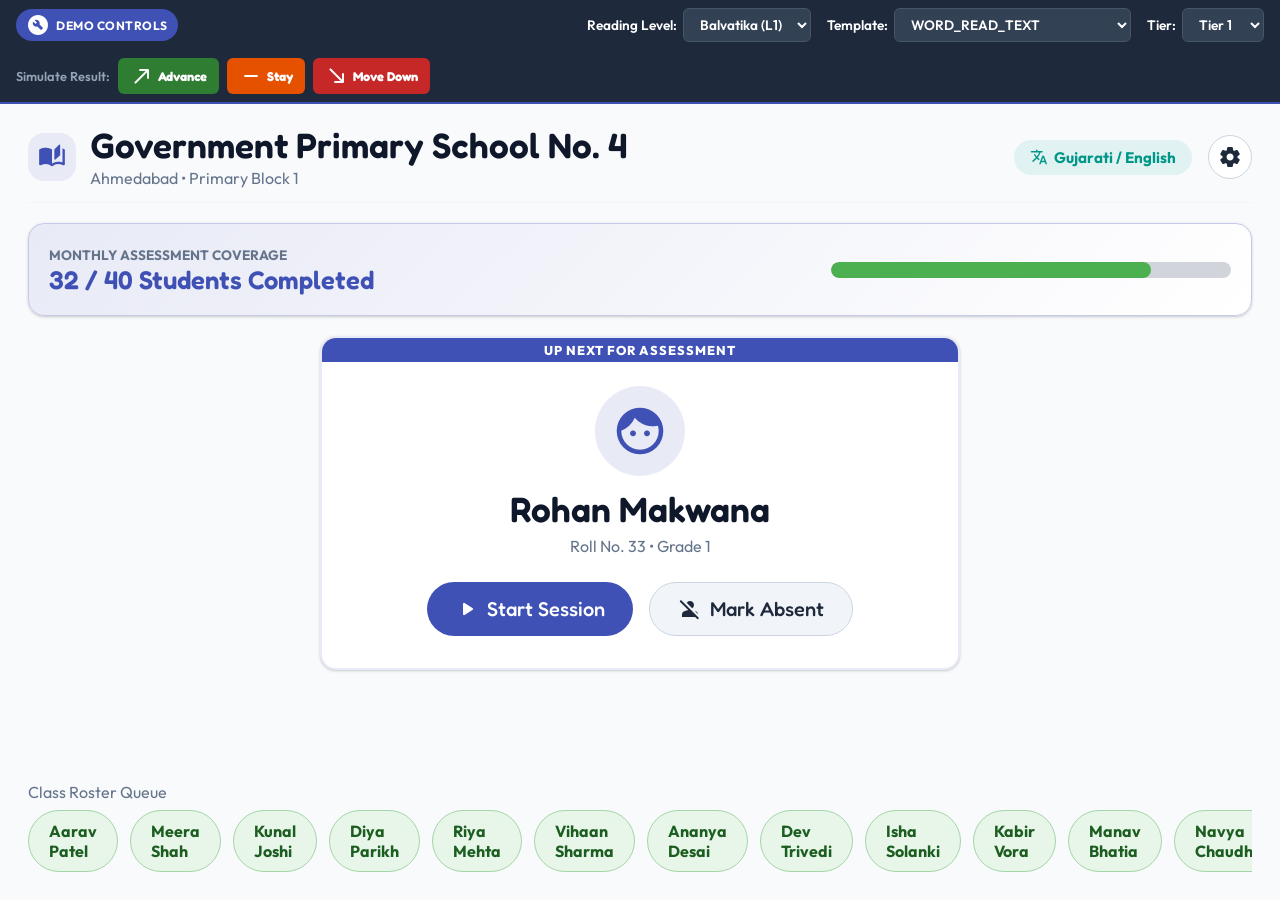
==== commit 857e9987: "Feat: Implement unified reactive AppState connecting Configuration, Roster, Assessment Activities, a" ====
--- a/index.html
+++ b/index.html
@@ -68,14 +68,14 @@
                 <div class="header-left">
                     <span class="app-icon text-primary"><span class="material-icons-round">auto_stories</span></span>
                     <div>
-                        <h1 class="fredoka-text">Miko Reading Check</h1>
-                        <p class="subtitle text-muted">Gujarat Government Schools • Smartboard Edition</p>
+                        <h1 class="fredoka-text" id="home-school-title">Government Primary School No. 4</h1>
+                        <p class="subtitle text-muted" id="home-district-subtitle">Ahmedabad • Primary Block 1</p>
                     </div>
                 </div>
                 <div class="header-right">
                     <div class="language-track-badge">
                         <span class="material-icons-round" style="font-size: 18px;">translate</span>
-                        <span>Gujarati / English</span>
+                        <span id="home-lang-track-label">Gujarati / English</span>
                     </div>
                     <button id="btn-teacher-dashboard-trigger" class="btn-icon" title="Teacher Settings" onclick="openTeacherSettingsModal()">
                         <span class="material-icons-round">settings</span>
@@ -87,25 +87,25 @@
                 <!-- Progress Header Banner -->
                 <div class="card progress-banner">
                     <div class="progress-info">
-                        <span class="progress-title">Monthly Progress</span>
-                        <h2 class="fredoka-text text-primary" id="progress-text-count">38 / 40 Students Completed</h2>
+                        <span class="progress-title">Monthly Assessment Coverage</span>
+                        <h2 class="fredoka-text text-primary" id="progress-text-count">0 / 40 Students Completed</h2>
                     </div>
                     <div class="progress-bar-large-container">
-                        <div id="progress-bar-fill-large" class="progress-bar-fill-large" style="width: 95%;"></div>
+                        <div id="progress-bar-fill-large" class="progress-bar-fill-large" style="width: 0%;"></div>
                     </div>
                 </div>
 
                 <!-- Up Next Card -->
                 <div class="up-next-section">
                     <div class="card up-next-card">
-                        <div class="up-next-header-badge">UP NEXT</div>
+                        <div class="up-next-header-badge">UP NEXT FOR ASSESSMENT</div>
                         
                         <div class="student-avatar-box">
                             <span class="material-icons-round">face</span>
                         </div>
                         
                         <h2 class="fredoka-text student-name" id="up-next-student-name">Aarav Patel</h2>
-                        <p class="text-muted student-subtext">Roll No. 04 • Grade 1-A</p>
+                        <p class="text-muted student-subtext" id="up-next-student-subtext">Roll No. 01 • Grade 1-A</p>
 
                         <div class="action-buttons-row">
                             <button class="btn-primary btn-large" onclick="triggerStartSession()">
@@ -150,6 +150,9 @@
                     <span class="badge-pill" id="activity-level-badge">Balvatika (L1)</span>
                     <span class="badge-pill" id="activity-template-badge">WORD_READ_TEXT</span>
                     <span class="badge-pill" id="activity-sample-counter" style="background: var(--md-sys-color-secondary-container); color: var(--md-sys-color-secondary);">Sample 1 of 3</span>
+                    <span class="badge-pill" id="activity-wcpm-badge" style="background: #FEF3C7; color: #B45309; font-weight: 800; display: inline-flex; align-items: center; gap: 4px;">
+                        <span class="material-icons-round" style="font-size: 16px;">speed</span> <span id="wcpm-val-display">0</span> WCPM
+                    </span>
                 </div>
                 <div class="teacher-live-controls">
                     <!-- 3-Minute Assessment Countdown Timer -->
@@ -252,11 +255,15 @@
                 
                 <div class="session-summary-stats">
                     <div class="stat-box">
-                        <span class="stat-number text-primary" id="summary-stat-assessed">38</span>
+                        <span class="stat-number text-primary" id="summary-stat-assessed">0</span>
                         <span class="stat-label">Students Assessed</span>
                     </div>
                     <div class="stat-box">
-                        <span class="stat-number text-secondary" id="summary-stat-absent">2</span>
+                        <span class="stat-number text-secondary" id="summary-stat-wcpm">0</span>
+                        <span class="stat-label">Avg WCPM</span>
+                    </div>
+                    <div class="stat-box">
+                        <span class="stat-number text-success" id="summary-stat-absent">0</span>
                         <span class="stat-label">Absent</span>
                     </div>
                 </div>
@@ -306,7 +313,7 @@
                     <div class="student-select-card card">
                         <label for="rep-student-selector" class="rep-label">Select Student:</label>
                         <select id="rep-student-selector" class="demo-select rep-select" onchange="renderStudentReport(this.value)">
-                            <!-- Populated dynamically with 40 students -->
+                            <!-- Populated dynamically -->
                         </select>
                     </div>
 
@@ -320,49 +327,44 @@
                     <div class="rep-stats-grid">
                         <div class="card stat-card">
                             <span class="stat-card-title">TOTAL STUDENTS</span>
-                            <h2 class="fredoka-text text-primary">40</h2>
+                            <h2 class="fredoka-text text-primary" id="class-rep-stat-total">40</h2>
                         </div>
                         <div class="card stat-card">
                             <span class="stat-card-title">ASSESSED</span>
-                            <h2 class="fredoka-text text-success">38</h2>
+                            <h2 class="fredoka-text text-success" id="class-rep-stat-assessed">0</h2>
                         </div>
                         <div class="card stat-card">
                             <span class="stat-card-title">PENDING</span>
-                            <h2 class="fredoka-text text-secondary">0</h2>
+                            <h2 class="fredoka-text text-secondary" id="class-rep-stat-pending">40</h2>
                         </div>
                         <div class="card stat-card">
                             <span class="stat-card-title">ABSENT</span>
-                            <h2 class="fredoka-text text-muted">2</h2>
+                            <h2 class="fredoka-text text-muted" id="class-rep-stat-absent">0</h2>
                         </div>
                     </div>
 
                     <div class="card coverage-banner-card">
                         <div class="coverage-header">
                             <span class="coverage-title">CURRENT CYCLE COVERAGE</span>
-                            <span class="coverage-count">38 / 40 Students Assessed (95%)</span>
+                            <span class="coverage-count" id="class-rep-coverage-label">0 / 40 Students Assessed (0%)</span>
                         </div>
                         <div class="progress-bar-large-container">
-                            <div class="progress-bar-fill-large" style="width: 95%;"></div>
+                            <div class="progress-bar-fill-large" id="class-rep-coverage-fill" style="width: 0%;"></div>
                         </div>
                     </div>
 
                     <div class="rep-grid-two-col">
                         <div class="card">
                             <h3 class="fredoka-text" style="margin-bottom: 16px;">Reading Level Distribution</h3>
-                            <div class="level-dist-bars">
-                                <div class="dist-row"><span>Level 1 (Balvatika)</span><div class="dist-bar"><div style="width: 10%; background: #EF5350;"></div></div><span>4</span></div>
-                                <div class="dist-row"><span>Level 2 (Grade 1)</span><div class="dist-bar"><div style="width: 45%; background: #FF9800;"></div></div><span>18</span></div>
-                                <div class="dist-row"><span>Level 3 (Grade 2)</span><div class="dist-bar"><div style="width: 30%; background: #2E7D32;"></div></div><span>12</span></div>
-                                <div class="dist-row"><span>Level 4 (Grade 3)</span><div class="dist-bar"><div style="width: 15%; background: #3F51B5;"></div></div><span>6</span></div>
+                            <div class="level-dist-bars" id="class-rep-level-dist-container">
+                                <!-- Populated dynamically -->
                             </div>
                         </div>
 
                         <div class="card">
                             <h3 class="fredoka-text" style="margin-bottom: 16px;">Classroom Insights</h3>
-                            <ul class="insights-list">
-                                <li>✨ <strong>Level 2 Majority:</strong> Most students (45%) are successfully reading at Level 2.</li>
-                                <li>📈 <strong>Fluency Improvement:</strong> Average WCPM increased by 14% this month.</li>
-                                <li>⚠️ <strong>Attention Needed:</strong> 4 students require reassessment support at Level 1.</li>
+                            <ul class="insights-list" id="class-rep-insights-list">
+                                <!-- Populated dynamically -->
                             </ul>
                         </div>
                     </div>
@@ -422,7 +424,7 @@
                                     <th>Accuracy</th>
                                     <th>WCPM</th>
                                     <th>Comp Score</th>
-                                    <th>Transition</th>
+                                    <th>Status</th>
                                     <th>Action</th>
                                 </tr>
                             </thead>
@@ -494,21 +496,40 @@
                 <div class="modal-body" style="text-align: left;">
                     <div class="form-group" style="margin-bottom: 16px;">
                         <label class="rep-label">District & Block:</label>
-                        <select class="demo-select" style="width: 100%;">
-                            <option>Ahmedabad • Primary Block 1</option>
-                            <option>Gandhinagar • Block A</option>
-                            <option>Surat • Primary Division</option>
+                        <select id="setup-district-select" class="demo-select" style="width: 100%;">
+                            <option value="Ahmedabad • Primary Block 1">Ahmedabad • Primary Block 1</option>
+                            <option value="Gandhinagar • Block A">Gandhinagar • Block A</option>
+                            <option value="Surat • Primary Division">Surat • Primary Division</option>
                         </select>
                     </div>
                     <div class="form-group" style="margin-bottom: 16px;">
                         <label class="rep-label">School Name:</label>
-                        <input type="text" class="demo-select" value="Government Primary School No. 4" style="width: 100%;">
+                        <input type="text" id="setup-school-input" class="demo-select" value="Government Primary School No. 4" style="width: 100%;">
+                    </div>
+                    <div class="form-group" style="margin-bottom: 16px;">
+                        <label class="rep-label">Grade Level:</label>
+                        <select id="setup-grade-select" class="demo-select" style="width: 100%;">
+                            <option value="Grade 1">Grade 1 (Level 2)</option>
+                            <option value="Balvatika">Balvatika (Level 1)</option>
+                            <option value="Grade 2">Grade 2 (Level 3)</option>
+                            <option value="Grade 3">Grade 3 (Level 4)</option>
+                        </select>
+                    </div>
+                    <div class="form-group" style="margin-bottom: 16px;">
+                        <label class="rep-label">Language Track:</label>
+                        <select id="setup-lang-select" class="demo-select" style="width: 100%;">
+                            <option value="Gujarati / English">Gujarati / English Dual Track</option>
+                            <option value="Gujarati">Gujarati Medium</option>
+                            <option value="English">English Medium</option>
+                        </select>
                     </div>
                     <div class="form-group" style="margin-bottom: 24px;">
-                        <label class="rep-label">Language Track:</label>
-                        <select class="demo-select" style="width: 100%;">
-                            <option>Gujarati / English Dual Track</option>
-                            <option>Gujarati Medium</option>
+                        <label class="rep-label">Class Roster Size:</label>
+                        <select id="setup-roster-size-select" class="demo-select" style="width: 100%;">
+                            <option value="1">1 Student (Testing Roster)</option>
+                            <option value="5">5 Students (Small Roster)</option>
+                            <option value="25">25 Students (Standard Class)</option>
+                            <option value="40" selected>40 Students (Full Class)</option>
                         </select>
                     </div>
                     <button class="btn-primary btn-large" style="width: 100%;" onclick="completeInitialSetupFlow()">
--- a/styles.css
+++ b/styles.css
@@ -463,6 +463,22 @@
 .display-passage-text span.word-span.green { color: #2E7D32; background: #E8F5E9; font-weight: 700; }
 .display-passage-text span.word-span.missed { color: #C62828; background: #FFEBEE; animation: shake 0.4s ease; }
 
+/* Active Reading Cursor Visual Indicator */
+.display-passage-text span.word-span.current-cursor {
+    background: #DBEAFE;
+    color: #1D4ED8;
+    border: 2px solid #3B82F6;
+    border-radius: 6px;
+    font-weight: 800;
+    box-shadow: 0 0 10px rgba(59, 130, 246, 0.35);
+    animation: cursorPulse 1.4s infinite alternate ease-in-out;
+}
+
+@keyframes cursorPulse {
+    0% { border-color: #3B82F6; box-shadow: 0 0 6px rgba(59, 130, 246, 0.2); }
+    100% { border-color: #1D4ED8; box-shadow: 0 0 14px rgba(29, 78, 216, 0.5); }
+}
+
 .minimal-pairs-box { display: flex; gap: 48px; align-items: center; justify-content: center; }
 .minimal-pair-option {
     font-size: 64px; font-weight: 800; padding: 16px 32px; border-radius: var(--radius-md);
@@ -624,7 +640,7 @@
 .stat-number { font-size: 2.5rem; font-weight: 800; font-family: var(--md-typeface-brand); }
 .stat-label { font-size: 0.85rem; font-weight: 700; text-transform: uppercase; color: var(--md-sys-color-on-surface-variant); }
 
-/* --- Animated Progression Toast --- */
+/* --- Animated Progression Simulation Toast --- */
 .progression-toast {
     position: fixed; top: 70px; right: 24px; z-index: 10000;
     animation: slideInRight 0.4s cubic-bezier(0.175, 0.885, 0.32, 1.275) forwards;
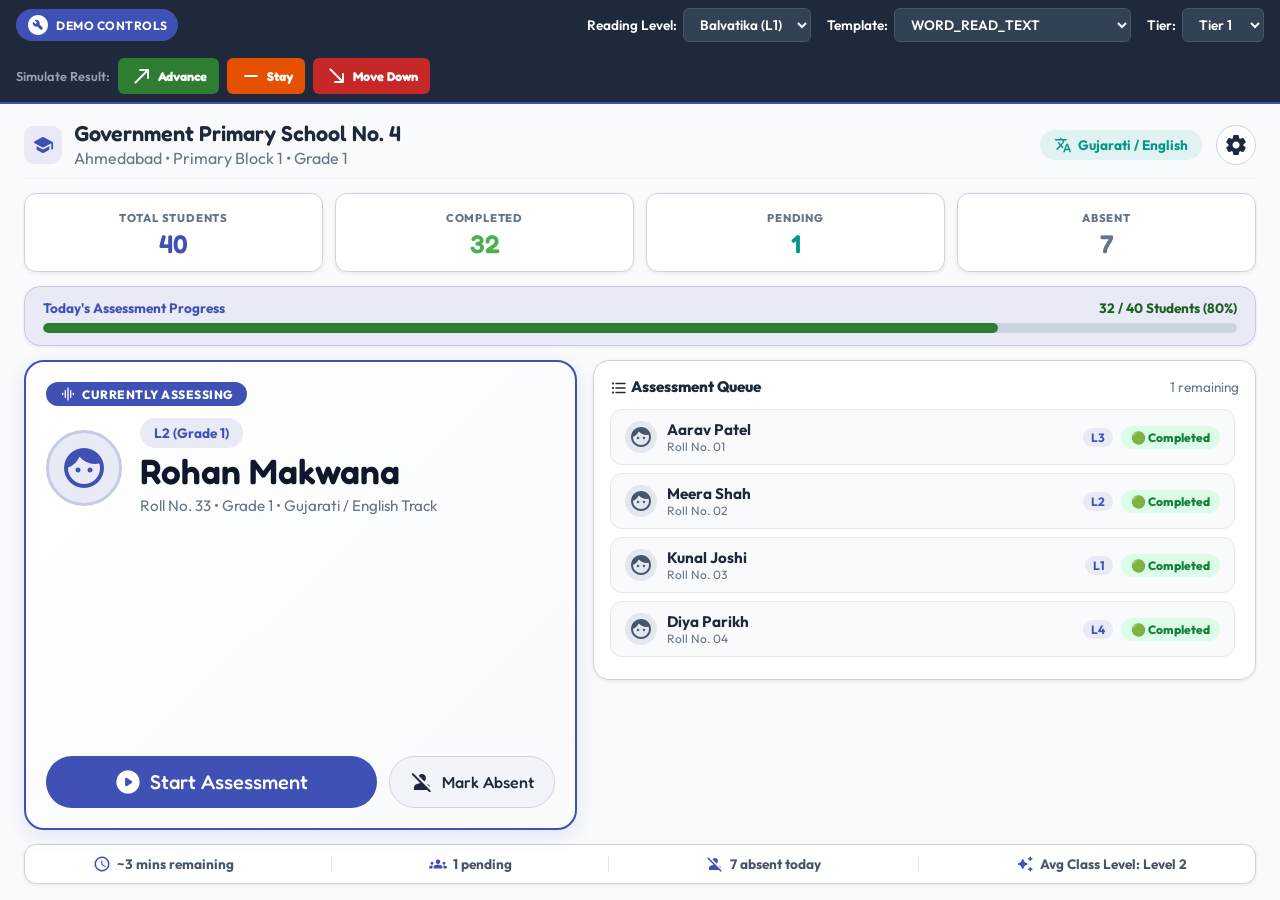
==== commit 8a082437: "Feat: Redesign Teacher Home Dashboard into a modern classroom control center (Google/Apple Classroom" ====
--- a/index.html
+++ b/index.html
@@ -62,14 +62,14 @@
 
     <div id="app-container">
 
-        <!-- Screen 1: Teacher Home -->
+        <!-- Screen 1: Teacher Home (Classroom Control Center Redesign) -->
         <div id="screen-01-home" class="screen active">
-            <header class="top-bar">
+            <header class="top-bar-clean">
                 <div class="header-left">
-                    <span class="app-icon text-primary"><span class="material-icons-round">auto_stories</span></span>
+                    <span class="app-icon-sm text-primary"><span class="material-icons-round">school</span></span>
                     <div>
-                        <h1 class="fredoka-text" id="home-school-title">Government Primary School No. 4</h1>
-                        <p class="subtitle text-muted" id="home-district-subtitle">Ahmedabad • Primary Block 1</p>
+                        <h2 class="fredoka-text header-school-title" id="home-school-title">Government Primary School No. 4</h2>
+                        <p class="subtitle text-muted" id="home-district-subtitle">Ahmedabad • Primary Block 1 • Grade 1</p>
                     </div>
                 </div>
                 <div class="header-right">
@@ -83,48 +83,91 @@
                 </div>
             </header>
 
-            <main class="home-main-layout">
-                <!-- Progress Header Banner -->
-                <div class="card progress-banner">
-                    <div class="progress-info">
-                        <span class="progress-title">Monthly Assessment Coverage</span>
-                        <h2 class="fredoka-text text-primary" id="progress-text-count">0 / 40 Students Completed</h2>
-                    </div>
-                    <div class="progress-bar-large-container">
-                        <div id="progress-bar-fill-large" class="progress-bar-fill-large" style="width: 0%;"></div>
-                    </div>
-                </div>
-
-                <!-- Up Next Card -->
-                <div class="up-next-section">
-                    <div class="card up-next-card">
-                        <div class="up-next-header-badge">UP NEXT FOR ASSESSMENT</div>
-                        
-                        <div class="student-avatar-box">
-                            <span class="material-icons-round">face</span>
-                        </div>
-                        
-                        <h2 class="fredoka-text student-name" id="up-next-student-name">Aarav Patel</h2>
-                        <p class="text-muted student-subtext" id="up-next-student-subtext">Roll No. 01 • Grade 1-A</p>
-
-                        <div class="action-buttons-row">
-                            <button class="btn-primary btn-large" onclick="triggerStartSession()">
-                                <span class="material-icons-round">play_arrow</span> Start Session
+            <main class="dashboard-main-layout">
+                <!-- Assessment Summary Compact Metrics Row -->
+                <div class="summary-metrics-row">
+                    <div class="card metric-card">
+                        <span class="metric-label">TOTAL STUDENTS</span>
+                        <h3 class="fredoka-text text-primary" id="home-metric-total">40</h3>
+                    </div>
+                    <div class="card metric-card">
+                        <span class="metric-label">COMPLETED</span>
+                        <h3 class="fredoka-text text-success" id="home-metric-completed">32</h3>
+                    </div>
+                    <div class="card metric-card">
+                        <span class="metric-label">PENDING</span>
+                        <h3 class="fredoka-text text-secondary" id="home-metric-pending">6</h3>
+                    </div>
+                    <div class="card metric-card">
+                        <span class="metric-label">ABSENT</span>
+                        <h3 class="fredoka-text text-muted" id="home-metric-absent">2</h3>
+                    </div>
+                </div>
+
+                <!-- Animated Progress Bar Container -->
+                <div class="card compact-progress-card">
+                    <div class="progress-info-row">
+                        <span class="progress-title-sm">Today's Assessment Progress</span>
+                        <span class="progress-count-sm" id="progress-text-count">32 / 40 Students (80%)</span>
+                    </div>
+                    <div class="progress-bar-container-sm">
+                        <div id="progress-bar-fill-large" class="progress-bar-fill-sm" style="width: 80%;"></div>
+                    </div>
+                </div>
+
+                <!-- Main Control Split: Hero Card (Left) + Assessment Queue (Right) -->
+                <div class="dashboard-split-layout">
+                    
+                    <!-- Current Student Hero Card -->
+                    <div class="card hero-student-card" id="hero-student-card">
+                        <div class="hero-header-badge">
+                            <span class="material-icons-round" style="font-size: 16px;">graphic_eq</span> CURRENTLY ASSESSING
+                        </div>
+
+                        <div class="hero-student-body" id="hero-card-content">
+                            <div class="hero-avatar">
+                                <span class="material-icons-round">face</span>
+                            </div>
+                            <div class="hero-student-info">
+                                <span class="badge-pill hero-level-badge" id="hero-student-level-badge">Level 2 (Grade 1)</span>
+                                <h2 class="fredoka-text hero-student-name" id="up-next-student-name">Aarav Patel</h2>
+                                <p class="text-muted hero-student-details" id="up-next-student-subtext">Roll No. 04 • Grade 1-A • Gujarati Track</p>
+                            </div>
+                        </div>
+
+                        <div class="hero-action-buttons" id="hero-card-actions">
+                            <button class="btn-primary btn-hero-start" onclick="triggerStartSession()">
+                                <span class="material-icons-round" style="font-size: 28px;">play_circle</span> Start Assessment
                             </button>
-                            <button class="btn-secondary btn-large" onclick="markCurrentStudentAbsent()">
+                            <button class="btn-secondary btn-hero-absent" onclick="markCurrentStudentAbsent()">
                                 <span class="material-icons-round">person_off</span> Mark Absent
                             </button>
                         </div>
                     </div>
-                </div>
-
-                <!-- Queue Chips Strip -->
-                <div class="queue-section-container">
-                    <div class="section-title text-muted">Class Roster Queue</div>
-                    <div class="queue-chips-strip" id="queue-chips-strip">
-                        <!-- Student chips injected dynamically -->
-                    </div>
-                </div>
+
+                    <!-- Assessment Roster Queue Container -->
+                    <div class="card roster-queue-card">
+                        <div class="queue-card-header">
+                            <span class="queue-title-text"><span class="material-icons-round" style="font-size: 18px; vertical-align: middle;">format_list_bulleted</span> Assessment Queue</span>
+                            <span class="text-muted" style="font-size: 0.85rem;" id="queue-remaining-badge">8 remaining</span>
+                        </div>
+                        <div class="roster-queue-grid" id="queue-chips-strip">
+                            <!-- Compact Student Cards Injected via JS -->
+                        </div>
+                    </div>
+                </div>
+
+                <!-- Quick Teacher Insights Banner -->
+                <div class="card quick-insights-banner">
+                    <div class="insights-pill"><span class="material-icons-round">schedule</span> <span id="insight-time-rem">~18 mins remaining</span></div>
+                    <div class="insights-divider"></div>
+                    <div class="insights-pill"><span class="material-icons-round">groups</span> <span id="insight-pending-count">6 pending</span></div>
+                    <div class="insights-divider"></div>
+                    <div class="insights-pill"><span class="material-icons-round">person_off</span> <span id="insight-absent-count">2 absent today</span></div>
+                    <div class="insights-divider"></div>
+                    <div class="insights-pill"><span class="material-icons-round">auto_awesome</span> <span id="insight-avg-level">Avg Class Level: Level 2</span></div>
+                </div>
+
             </main>
         </div>
 
--- a/styles.css
+++ b/styles.css
@@ -146,7 +146,7 @@
     top: 0; left: 0; right: 0; bottom: 0;
     display: none;
     flex-direction: column;
-    padding: 20px 28px;
+    padding: 16px 24px;
     max-width: 1280px;
     margin: 0 auto;
     overflow-y: auto;
@@ -156,8 +156,8 @@
 /* --- Typography --- */
 h1, h2, h3, h4, .fredoka-text { font-family: var(--md-typeface-brand); font-weight: 600; }
 h1 { font-size: 2.2rem; line-height: 1.2; }
-h2 { font-size: 1.6rem; }
-h3 { font-size: 1.25rem; }
+h2 { font-size: 1.5rem; }
+h3 { font-size: 1.2rem; }
 p { font-size: 1rem; line-height: 1.5; }
 .text-muted { color: var(--md-sys-color-on-surface-variant); }
 .text-primary { color: var(--md-sys-color-primary); }
@@ -168,9 +168,9 @@
 .card {
     background: var(--md-sys-color-surface);
     border-radius: var(--radius-md);
-    padding: 20px;
+    padding: 16px 20px;
     border: 1px solid var(--md-sys-color-outline);
-    box-shadow: 0px 1px 3px 1px rgba(0,0,0,0.06), 0px 1px 2px 0px rgba(0,0,0,0.12);
+    box-shadow: 0px 1px 3px 1px rgba(0,0,0,0.05);
 }
 
 button {
@@ -193,137 +193,138 @@
 
 .btn-primary { background-color: var(--md-sys-color-primary); color: var(--md-sys-color-on-primary); }
 .btn-secondary { background-color: var(--md-sys-color-surface-variant); color: var(--md-sys-color-on-surface); border: 1px solid var(--md-sys-color-outline); }
-.btn-large { font-size: 1.25rem; padding: 14px 28px; }
-
-/* --- Screen 1: Teacher Home --- */
-.top-bar {
-    display: flex;
-    justify-content: space-between;
-    align-items: center;
-    margin-bottom: 20px;
-    padding-bottom: 12px;
-    border-bottom: 1px solid var(--md-sys-color-surface-variant);
-}
-
-.header-left { display: flex; align-items: center; gap: 14px; }
-.app-icon {
+.btn-large { font-size: 1.2rem; padding: 12px 26px; }
+
+/* --- Screen 1: Teacher Home (Control Center Redesign) --- */
+.top-bar-clean {
+    display: flex; justify-content: space-between; align-items: center;
+    margin-bottom: 14px; padding-bottom: 8px; border-bottom: 1px solid var(--md-sys-color-surface-variant);
+}
+
+.header-left { display: flex; align-items: center; gap: 12px; }
+.app-icon-sm {
     display: flex; align-items: center; justify-content: center;
-    width: 48px; height: 48px; background: var(--md-sys-color-primary-container);
-    border-radius: var(--radius-md);
-}
-.app-icon span { font-size: 28px; }
-
-.header-right { display: flex; align-items: center; gap: 16px; }
+    width: 38px; height: 38px; background: var(--md-sys-color-primary-container);
+    border-radius: 10px; color: var(--md-sys-color-primary);
+}
+.app-icon-sm span { font-size: 22px; }
+
+.header-school-title { font-size: 1.35rem; color: #1E293B; }
+.header-right { display: flex; align-items: center; gap: 14px; }
 
 .language-track-badge {
     display: inline-flex; align-items: center; gap: 6px;
     background: var(--md-sys-color-secondary-container);
     color: var(--md-sys-color-secondary);
-    padding: 8px 16px; border-radius: var(--radius-pill);
-    font-weight: 700; font-size: 0.95rem;
+    padding: 6px 14px; border-radius: var(--radius-pill);
+    font-weight: 700; font-size: 0.85rem;
 }
 
 .btn-icon {
-    width: 44px; height: 44px; border-radius: 50%; padding: 0;
+    width: 40px; height: 40px; border-radius: 50%; padding: 0;
     background-color: var(--md-sys-color-surface);
     border: 1px solid var(--md-sys-color-outline);
     color: var(--md-sys-color-on-surface);
 }
 
-.home-main-layout {
-    flex: 1;
-    display: flex;
-    flex-direction: column;
-    gap: 20px;
-}
-
-.progress-banner {
-    background: linear-gradient(135deg, #E8EAF6 0%, #FFFFFF 100%);
-    border-color: #C5CAE9;
-    display: flex;
-    align-items: center;
-    justify-content: space-between;
-    gap: 24px;
-}
-
-.progress-title {
-    font-size: 0.85rem;
-    font-weight: 700;
-    text-transform: uppercase;
-    color: var(--md-sys-color-on-surface-variant);
-}
-
-.progress-bar-large-container {
-    flex: 1; max-width: 400px; height: 16px;
-    background: #D1D5DB; border-radius: var(--radius-pill); overflow: hidden;
-}
-
-.progress-bar-fill-large {
-    height: 100%; background: var(--md-sys-color-success);
-    border-radius: var(--radius-pill); transition: width 0.6s ease;
-}
-
-.up-next-section {
-    display: flex; justify-content: center; align-items: center;
-}
-
-.up-next-card {
-    width: 100%; max-width: 640px; text-align: center; padding: 32px;
-    border: 2px solid var(--md-sys-color-primary-container);
-    position: relative; overflow: hidden;
-}
-
-.up-next-header-badge {
-    position: absolute; top: 0; left: 0; right: 0; background: var(--md-sys-color-primary);
-    color: white; font-weight: 800; font-size: 0.8rem; letter-spacing: 1px; padding: 4px;
-}
-
-.student-avatar-box {
-    width: 90px; height: 90px; border-radius: 50%;
-    background: var(--md-sys-color-primary-container); color: var(--md-sys-color-primary);
-    margin: 16px auto 12px auto; display: flex; align-items: center; justify-content: center;
-}
-.student-avatar-box span { font-size: 56px; }
-
-.student-name { font-size: 2.2rem; margin-bottom: 4px; }
-.student-subtext { margin-bottom: 24px; }
-
-.action-buttons-row { display: flex; gap: 16px; justify-content: center; }
-
-.queue-section-container { margin-top: auto; }
-.queue-chips-strip {
-    display: flex; gap: 12px; overflow-x: auto; padding: 8px 0;
-}
-
-.chip-item {
-    padding: 10px 20px; border-radius: var(--radius-pill); font-weight: 700;
-    border: 1px solid var(--md-sys-color-outline); background: white;
-}
-.chip-item.done { background: var(--md-sys-color-success-container); color: #1B5E20; border-color: #A5D6A7; }
-.chip-item.waiting { background: white; color: var(--md-sys-color-on-surface); }
-.chip-item.absent { background: #FFE082; color: #5D4037; }
-
-/* --- Screen 2: Transition Countdown --- */
-.countdown-screen { justify-content: center; align-items: center; }
-.countdown-card {
-    background: var(--md-sys-color-surface); padding: 48px; border-radius: var(--radius-lg);
-    box-shadow: 0 8px 24px rgba(0,0,0,0.08); text-align: center; max-width: 480px; width: 100%;
-}
-.countdown-card h1 { font-size: 2.8rem; margin-bottom: 8px; }
-.countdown-card h2 { font-size: 1.6rem; margin-bottom: 32px; }
-
-.countdown-wrapper {
-    position: relative; width: 160px; height: 160px; margin: 0 auto;
-    display: flex; align-items: center; justify-content: center;
-}
-#countdown { font-size: 5rem; font-weight: 800; color: var(--md-sys-color-tertiary); z-index: 10; }
-.countdown-circle { position: absolute; top: 0; left: 0; width: 160px; height: 160px; transform: rotate(-90deg); }
-.countdown-circle circle { fill: transparent; stroke: var(--md-sys-color-primary-container); stroke-width: 12; r: 70; cx: 80; cy: 80; }
-
-/* --- Screen 3: Assessment Activity --- */
-.activity-header {
-    display: flex; justify-content: space-between; align-items: center; margin-bottom: 12px;
-}
+.dashboard-main-layout { flex: 1; display: flex; flex-direction: column; gap: 14px; }
+
+/* Summary Metrics Row */
+.summary-metrics-row { display: grid; grid-template-columns: repeat(4, 1fr); gap: 12px; }
+.metric-card { text-align: center; padding: 12px 16px; background: #FFFFFF; border-radius: var(--radius-sm); }
+.metric-label { font-size: 0.7rem; font-weight: 800; color: var(--md-sys-color-on-surface-variant); letter-spacing: 0.8px; }
+.metric-card h3 { font-size: 1.6rem; margin-top: 2px; }
+
+/* Compact Progress Bar */
+.compact-progress-card { padding: 12px 18px; background: #E8EAF6; border-color: #C5CAE9; }
+.progress-info-row { display: flex; justify-content: space-between; font-weight: 700; font-size: 0.85rem; margin-bottom: 6px; }
+.progress-title-sm { color: #3F51B5; }
+.progress-count-sm { color: #1B5E20; }
+.progress-bar-container-sm { height: 10px; background: #CBD5E1; border-radius: var(--radius-pill); overflow: hidden; }
+.progress-bar-fill-sm { height: 100%; background: #2E7D32; border-radius: var(--radius-pill); transition: width 0.6s ease; }
+
+/* Dashboard Split Layout: Hero Card (Left) + Queue (Right) */
+.dashboard-split-layout { display: grid; grid-template-columns: 1fr 1.2fr; gap: 16px; flex: 1; min-height: 280px; }
+
+/* Hero Student Card */
+.hero-student-card {
+    background: linear-gradient(135deg, #FFFFFF 0%, #F8FAFC 100%);
+    border: 2px solid #3F51B5; border-radius: 20px; padding: 20px;
+    display: flex; flex-direction: column; justify-content: space-between; position: relative;
+    box-shadow: 0 6px 20px rgba(63, 81, 181, 0.12);
+}
+
+.hero-header-badge {
+    align-self: flex-start; display: inline-flex; align-items: center; gap: 6px;
+    background: #3F51B5; color: white; padding: 4px 14px; border-radius: var(--radius-pill);
+    font-weight: 800; font-size: 0.75rem; letter-spacing: 0.5px;
+}
+
+.hero-student-body { display: flex; align-items: center; gap: 18px; margin: 12px 0; }
+.hero-avatar {
+    width: 76px; height: 76px; border-radius: 50%; background: #E8EAF6; color: #3F51B5;
+    display: flex; align-items: center; justify-content: center; border: 3px solid #C5CAE9;
+}
+.hero-avatar span { font-size: 48px; }
+
+.hero-student-info { display: flex; flex-direction: column; gap: 4px; }
+.hero-level-badge { background: #E0F2F1; color: #009688; align-self: flex-start; font-size: 0.8rem; font-weight: 800; }
+.hero-student-name { font-size: 2.2rem; color: #0F172A; line-height: 1.1; }
+.hero-student-details { font-size: 0.95rem; color: #64748B; }
+
+.hero-action-buttons { display: flex; gap: 12px; margin-top: auto; }
+.btn-hero-start { flex: 1; font-size: 1.25rem; padding: 12px 24px; background: #3F51B5; }
+.btn-hero-absent { font-size: 1rem; padding: 12px 20px; }
+
+/* Roster Queue Card */
+.roster-queue-card { display: flex; flex-direction: column; padding: 16px; max-height: 320px; }
+.queue-card-header { display: flex; justify-content: space-between; align-items: center; margin-bottom: 12px; }
+.queue-title-text { font-weight: 800; font-size: 0.95rem; color: #1E293B; }
+
+.roster-queue-grid {
+    display: flex; flex-direction: column; gap: 8px; overflow-y: auto; flex: 1; padding-right: 4px;
+}
+
+.queue-student-item {
+    display: flex; align-items: center; justify-content: space-between; padding: 10px 14px;
+    background: #F8FAFC; border: 1px solid #E2E8F0; border-radius: 12px; transition: all 0.2s;
+}
+.queue-student-item:hover { border-color: #3F51B5; background: #E8EAF6; transform: translateX(2px); }
+
+.queue-student-left { display: flex; align-items: center; gap: 10px; }
+.queue-student-avatar {
+    width: 32px; height: 32px; border-radius: 50%; background: #E2E8F0; color: #475569;
+    display: flex; align-items: center; justify-content: center; font-size: 18px;
+}
+.queue-student-name { font-weight: 700; font-size: 0.95rem; color: #1E293B; }
+
+.queue-student-right { display: flex; align-items: center; gap: 8px; }
+
+/* Status Badges */
+.q-badge { padding: 4px 10px; border-radius: var(--radius-pill); font-weight: 800; font-size: 0.75rem; display: inline-flex; align-items: center; gap: 4px; }
+.q-badge.done { background: #DCFCE7; color: #15803D; }
+.q-badge.waiting { background: #DBEAFE; color: #1D4ED8; }
+.q-badge.pending { background: #F1F5F9; color: #64748B; }
+.q-badge.absent { background: #FEF3C7; color: #B45309; }
+
+/* Quick Insights Banner */
+.quick-insights-banner {
+    display: flex; align-items: center; justify-content: space-around; padding: 10px 20px;
+    background: #FFFFFF; border-radius: var(--radius-sm); font-size: 0.85rem; font-weight: 700; color: #475569;
+}
+.insights-pill { display: flex; align-items: center; gap: 6px; }
+.insights-pill span.material-icons-round { font-size: 18px; color: #3F51B5; }
+.insights-divider { width: 1px; height: 16px; background: #E2E8F0; }
+
+/* All Completed Empty State Card */
+.all-completed-hero {
+    text-align: center; justify-content: center; align-items: center; padding: 32px 20px;
+}
+.all-completed-hero .celebration-icon { font-size: 64px; color: #2E7D32; margin-bottom: 8px; }
+.all-completed-hero h2 { font-size: 1.8rem; color: #1B5E20; margin-bottom: 4px; }
+
+/* Remaining Screens Standard Styles */
+.activity-header { display: flex; justify-content: space-between; align-items: center; margin-bottom: 12px; }
 .activity-meta { display: flex; gap: 8px; }
 .badge-pill {
     background: var(--md-sys-color-primary-container); color: var(--md-sys-color-primary);
@@ -332,58 +333,28 @@
 
 .teacher-live-controls { display: flex; align-items: center; gap: 12px; }
 
-/* 3-Minute Assessment Timer Badge */
 .timer-badge {
     display: inline-flex; align-items: center; gap: 6px;
     padding: 8px 16px; border-radius: var(--radius-pill);
     font-family: var(--md-typeface-brand); font-weight: 700; font-size: 1.15rem;
     transition: all 0.3s ease; border: 2px solid transparent;
 }
-.timer-badge.neutral {
-    background: #1E293B; color: white; border-color: #334155;
-}
-.timer-badge.amber {
-    background: #F59E0B; color: white; border-color: #D97706;
-}
-.timer-badge.pulse-urgent {
-    background: #EF4444; color: white; border-color: #DC2626;
-    animation: urgentPulse 1s infinite alternate ease-in-out;
-}
+.timer-badge.neutral { background: #1E293B; color: white; border-color: #334155; }
+.timer-badge.amber { background: #F59E0B; color: white; border-color: #D97706; }
+.timer-badge.pulse-urgent { background: #EF4444; color: white; border-color: #DC2626; animation: urgentPulse 1s infinite alternate ease-in-out; }
 
 @keyframes urgentPulse {
     0% { transform: scale(1); box-shadow: 0 0 0 rgba(239, 68, 68, 0); }
     100% { transform: scale(1.08); box-shadow: 0 0 16px rgba(239, 68, 68, 0.6); }
 }
 
-.activity-body {
-    flex: 1; display: flex; flex-direction: column; align-items: center; gap: 16px;
-}
-
-/* Robot Speech Bubble */
-.robot-speech-container {
-    display: flex; align-items: center; gap: 12px; margin-bottom: 8px;
-}
-.robot-avatar {
-    width: 48px; height: 48px; border-radius: 50%;
-    background: #E8EAF6; display: flex; align-items: center; justify-content: center;
-    color: var(--md-sys-color-primary); font-size: 28px; border: 2px solid #C5CAE9;
-}
-.speech-bubble {
-    background: #F3E8FF; border: 1.5px solid #D8B4FE; color: #581C87;
-    padding: 10px 20px; border-radius: 18px; font-weight: 700; font-size: 1.1rem;
-    position: relative; box-shadow: 0 2px 8px rgba(147, 51, 234, 0.08);
-}
-.speech-bubble::before {
-    content: ''; position: absolute; left: -8px; top: 50%; transform: translateY(-50%);
-    border-width: 6px 8px 6px 0; border-style: solid; border-color: transparent #D8B4FE transparent transparent;
-}
+.activity-body { flex: 1; display: flex; flex-direction: column; align-items: center; gap: 16px; }
 
 .reading-card-container {
     width: 100%; max-width: 960px; min-height: 240px; display: flex; flex-direction: column;
     align-items: center; justify-content: center; text-align: center; padding: 24px;
 }
 
-/* Live Speech Transcript Box */
 .live-transcript-box {
     display: inline-flex; align-items: center; gap: 8px; background: #F1F5F9;
     border: 1px solid #E2E8F0; padding: 6px 18px; border-radius: var(--radius-pill);
@@ -393,7 +364,6 @@
 .live-transcript-box .transcript-icon { font-size: 20px; color: #94A3B8; }
 .live-transcript-box .transcript-text { font-style: italic; }
 
-/* Subtle Silence Prompt Toast */
 .silence-prompt-toast {
     display: inline-flex; align-items: center; gap: 8px; background: #E0F2FE;
     color: #0369A1; border: 1px solid #BAE6FD; padding: 8px 18px; border-radius: var(--radius-pill);
@@ -402,7 +372,7 @@
 
 @keyframes fadeIn { from { opacity: 0; transform: translateY(4px); } to { opacity: 1; transform: translateY(0); } }
 
-/* 5-Card Word Set Grid for WORD_READ_SET_TEXT */
+/* Word Cards */
 .word-set-cards-grid {
     display: grid; grid-template-columns: repeat(5, 1fr); gap: 16px; width: 100%; max-width: 920px; margin: 12px 0;
 }
@@ -451,7 +421,7 @@
 .word-set-card.highlight-read { border-color: #22C55E !important; transform: scale(1.06); box-shadow: 0 0 20px rgba(34, 197, 94, 0.4) !important; }
 .word-set-card.highlight-read .card-word-footer { background: #22C55E !important; color: white !important; }
 
-/* Template UI Constructs */
+/* Template Constructs */
 .display-word-text { font-size: 72px; font-weight: 800; letter-spacing: 2px; color: var(--md-sys-color-on-surface); }
 .display-word-text.highlight-green { color: var(--md-sys-color-success); animation: popScale 0.3s ease; }
 
@@ -463,14 +433,9 @@
 .display-passage-text span.word-span.green { color: #2E7D32; background: #E8F5E9; font-weight: 700; }
 .display-passage-text span.word-span.missed { color: #C62828; background: #FFEBEE; animation: shake 0.4s ease; }
 
-/* Active Reading Cursor Visual Indicator */
 .display-passage-text span.word-span.current-cursor {
-    background: #DBEAFE;
-    color: #1D4ED8;
-    border: 2px solid #3B82F6;
-    border-radius: 6px;
-    font-weight: 800;
-    box-shadow: 0 0 10px rgba(59, 130, 246, 0.35);
+    background: #DBEAFE; color: #1D4ED8; border: 2px solid #3B82F6;
+    border-radius: 6px; font-weight: 800; box-shadow: 0 0 10px rgba(59, 130, 246, 0.35);
     animation: cursorPulse 1.4s infinite alternate ease-in-out;
 }
 
@@ -524,10 +489,8 @@
 .listening-indicator.listening-active { background: #2563EB; }
 .listening-indicator.listening-active .pulse-ring {
     position: absolute; top: -8px; left: -8px; right: -8px; bottom: -8px;
-    border-radius: 50%; border: 3px solid #60A5FA;
-    animation: micPulse 1.4s infinite ease-out; opacity: 0.8;
-}
-
+    border-radius: 50%; border: 3px solid #60A5FA; animation: micPulse 1.4s infinite ease-out; opacity: 0.8;
+}
 .listening-indicator.processing { background: #EAB308; }
 
 @keyframes micPulse {
@@ -538,7 +501,7 @@
 .listening-label { font-size: 0.9rem; font-weight: 600; color: var(--md-sys-color-on-surface-variant); }
 .btn-simulate-read { font-size: 0.9rem; padding: 6px 16px; margin-top: 4px; }
 
-/* Dedicated Comprehension Screen (Screen 3b) */
+/* Dedicated Comprehension Screen */
 .comprehension-page-card {
     width: 100%; max-width: 860px; padding: 40px; border-radius: 24px;
     border: 2px solid var(--md-sys-color-primary); background: #FFFFFF;
@@ -546,9 +509,8 @@
 }
 
 .comp-badge-header {
-    display: inline-flex; align-items: center; gap: 6px;
-    font-size: 0.85rem; font-weight: 800; letter-spacing: 1px; color: #7E22CE;
-    background: #F3E8FF; padding: 6px 16px; border-radius: var(--radius-pill); margin-bottom: 20px;
+    display: inline-flex; align-items: center; gap: 6px; font-size: 0.85rem; font-weight: 800;
+    letter-spacing: 1px; color: #7E22CE; background: #F3E8FF; padding: 6px 16px; border-radius: var(--radius-pill); margin-bottom: 20px;
 }
 
 .comp-question-title { font-size: 2rem; color: var(--md-sys-color-on-surface); margin-bottom: 32px; line-height: 1.4; }
@@ -563,7 +525,7 @@
 .comp-option-page-btn:hover { border-color: var(--md-sys-color-primary); background: var(--md-sys-color-primary-container); transform: translateY(-3px); box-shadow: 0 6px 16px rgba(0,0,0,0.08); }
 .comp-option-page-btn.selected-correct { border-color: var(--md-sys-color-success) !important; background: #E8F5E9 !important; color: #1B5E20 !important; transform: scale(1.04); }
 
-/* --- Screen 5: Reporting Module --- */
+/* Reporting Dashboard */
 .reporting-screen { padding: 16px 28px; }
 .reporting-tabs-nav { display: flex; gap: 12px; border-bottom: 2px solid var(--md-sys-color-outline); margin-bottom: 20px; }
 .rep-tab-btn {
@@ -626,7 +588,7 @@
 .settings-option-card:hover { border-color: var(--md-sys-color-primary); background: #E8EAF6; transform: translateY(-4px); }
 .settings-option-card .option-icon { font-size: 48px; margin-bottom: 12px; }
 
-/* --- Screen 4: Session Complete --- */
+/* Session Complete */
 .end-screen { justify-content: center; align-items: center; }
 .celebration-card { text-align: center; max-width: 540px; width: 100%; padding: 48px; }
 .celebration-icon { font-size: 80px; margin-bottom: 12px; }
@@ -640,7 +602,7 @@
 .stat-number { font-size: 2.5rem; font-weight: 800; font-family: var(--md-typeface-brand); }
 .stat-label { font-size: 0.85rem; font-weight: 700; text-transform: uppercase; color: var(--md-sys-color-on-surface-variant); }
 
-/* --- Animated Progression Simulation Toast --- */
+/* Toast */
 .progression-toast {
     position: fixed; top: 70px; right: 24px; z-index: 10000;
     animation: slideInRight 0.4s cubic-bezier(0.175, 0.885, 0.32, 1.275) forwards;
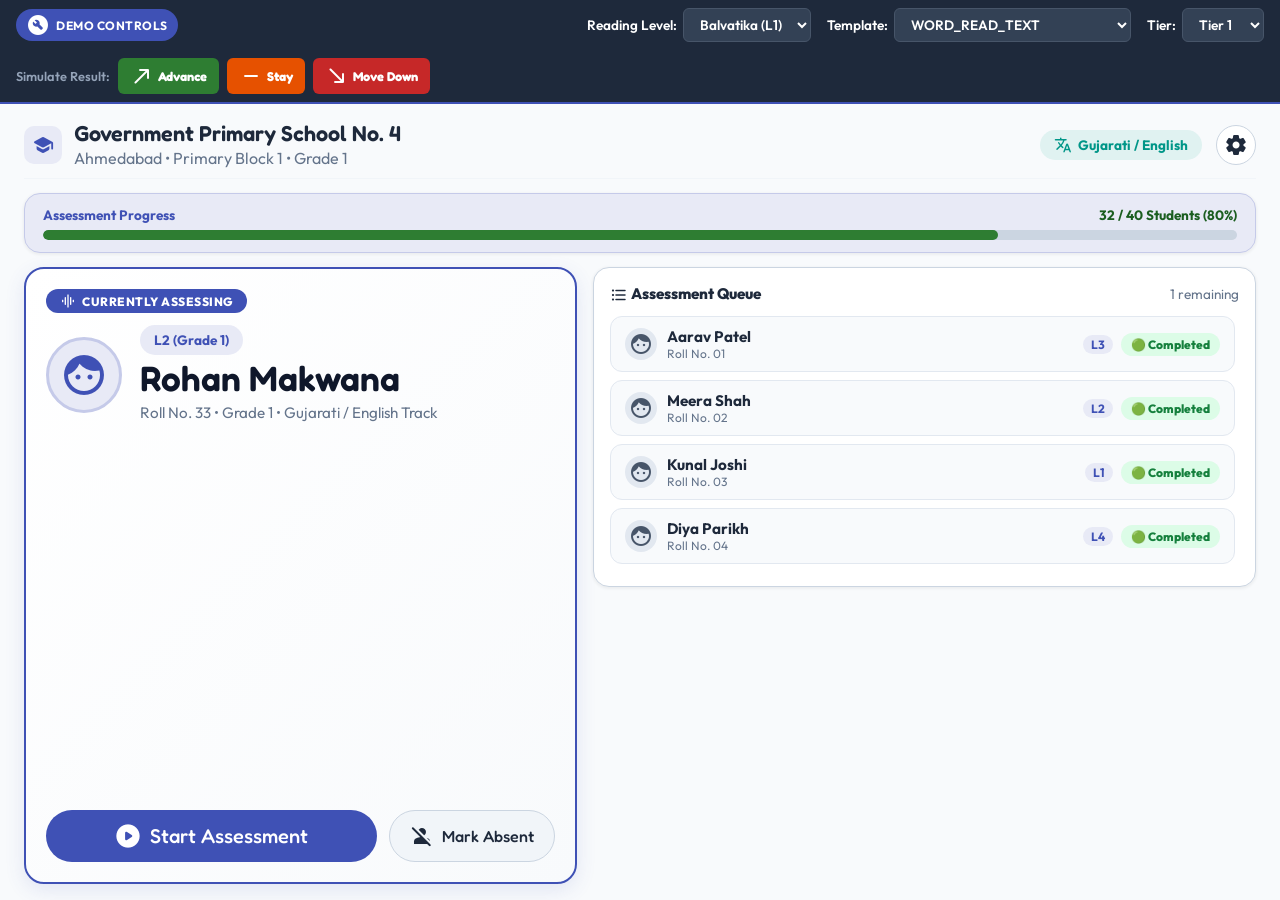
==== commit 97b34832: "Refactor: Streamline Teacher Dashboard layout to only feature Assessment Progress, Currently Assessi" ====
--- a/index.html
+++ b/index.html
@@ -62,7 +62,7 @@
 
     <div id="app-container">
 
-        <!-- Screen 1: Teacher Home (Classroom Control Center Redesign) -->
+        <!-- Screen 1: Teacher Home (Streamlined Dashboard) -->
         <div id="screen-01-home" class="screen active">
             <header class="top-bar-clean">
                 <div class="header-left">
@@ -84,30 +84,11 @@
             </header>
 
             <main class="dashboard-main-layout">
-                <!-- Assessment Summary Compact Metrics Row -->
-                <div class="summary-metrics-row">
-                    <div class="card metric-card">
-                        <span class="metric-label">TOTAL STUDENTS</span>
-                        <h3 class="fredoka-text text-primary" id="home-metric-total">40</h3>
-                    </div>
-                    <div class="card metric-card">
-                        <span class="metric-label">COMPLETED</span>
-                        <h3 class="fredoka-text text-success" id="home-metric-completed">32</h3>
-                    </div>
-                    <div class="card metric-card">
-                        <span class="metric-label">PENDING</span>
-                        <h3 class="fredoka-text text-secondary" id="home-metric-pending">6</h3>
-                    </div>
-                    <div class="card metric-card">
-                        <span class="metric-label">ABSENT</span>
-                        <h3 class="fredoka-text text-muted" id="home-metric-absent">2</h3>
-                    </div>
-                </div>
-
-                <!-- Animated Progress Bar Container -->
+
+                <!-- Assessment Progress Bar -->
                 <div class="card compact-progress-card">
                     <div class="progress-info-row">
-                        <span class="progress-title-sm">Today's Assessment Progress</span>
+                        <span class="progress-title-sm">Assessment Progress</span>
                         <span class="progress-count-sm" id="progress-text-count">32 / 40 Students (80%)</span>
                     </div>
                     <div class="progress-bar-container-sm">
@@ -115,10 +96,10 @@
                     </div>
                 </div>
 
-                <!-- Main Control Split: Hero Card (Left) + Assessment Queue (Right) -->
+                <!-- Main 2-Column Split Layout: Currently Assessing (Hero) + Assessment Queue -->
                 <div class="dashboard-split-layout">
                     
-                    <!-- Current Student Hero Card -->
+                    <!-- Currently Assessing Hero Card -->
                     <div class="card hero-student-card" id="hero-student-card">
                         <div class="hero-header-badge">
                             <span class="material-icons-round" style="font-size: 16px;">graphic_eq</span> CURRENTLY ASSESSING
@@ -145,27 +126,17 @@
                         </div>
                     </div>
 
-                    <!-- Assessment Roster Queue Container -->
+                    <!-- Assessment Queue Card -->
                     <div class="card roster-queue-card">
                         <div class="queue-card-header">
                             <span class="queue-title-text"><span class="material-icons-round" style="font-size: 18px; vertical-align: middle;">format_list_bulleted</span> Assessment Queue</span>
                             <span class="text-muted" style="font-size: 0.85rem;" id="queue-remaining-badge">8 remaining</span>
                         </div>
                         <div class="roster-queue-grid" id="queue-chips-strip">
-                            <!-- Compact Student Cards Injected via JS -->
-                        </div>
-                    </div>
-                </div>
-
-                <!-- Quick Teacher Insights Banner -->
-                <div class="card quick-insights-banner">
-                    <div class="insights-pill"><span class="material-icons-round">schedule</span> <span id="insight-time-rem">~18 mins remaining</span></div>
-                    <div class="insights-divider"></div>
-                    <div class="insights-pill"><span class="material-icons-round">groups</span> <span id="insight-pending-count">6 pending</span></div>
-                    <div class="insights-divider"></div>
-                    <div class="insights-pill"><span class="material-icons-round">person_off</span> <span id="insight-absent-count">2 absent today</span></div>
-                    <div class="insights-divider"></div>
-                    <div class="insights-pill"><span class="material-icons-round">auto_awesome</span> <span id="insight-avg-level">Avg Class Level: Level 2</span></div>
+                            <!-- Student Cards Injected via JS -->
+                        </div>
+                    </div>
+
                 </div>
 
             </main>
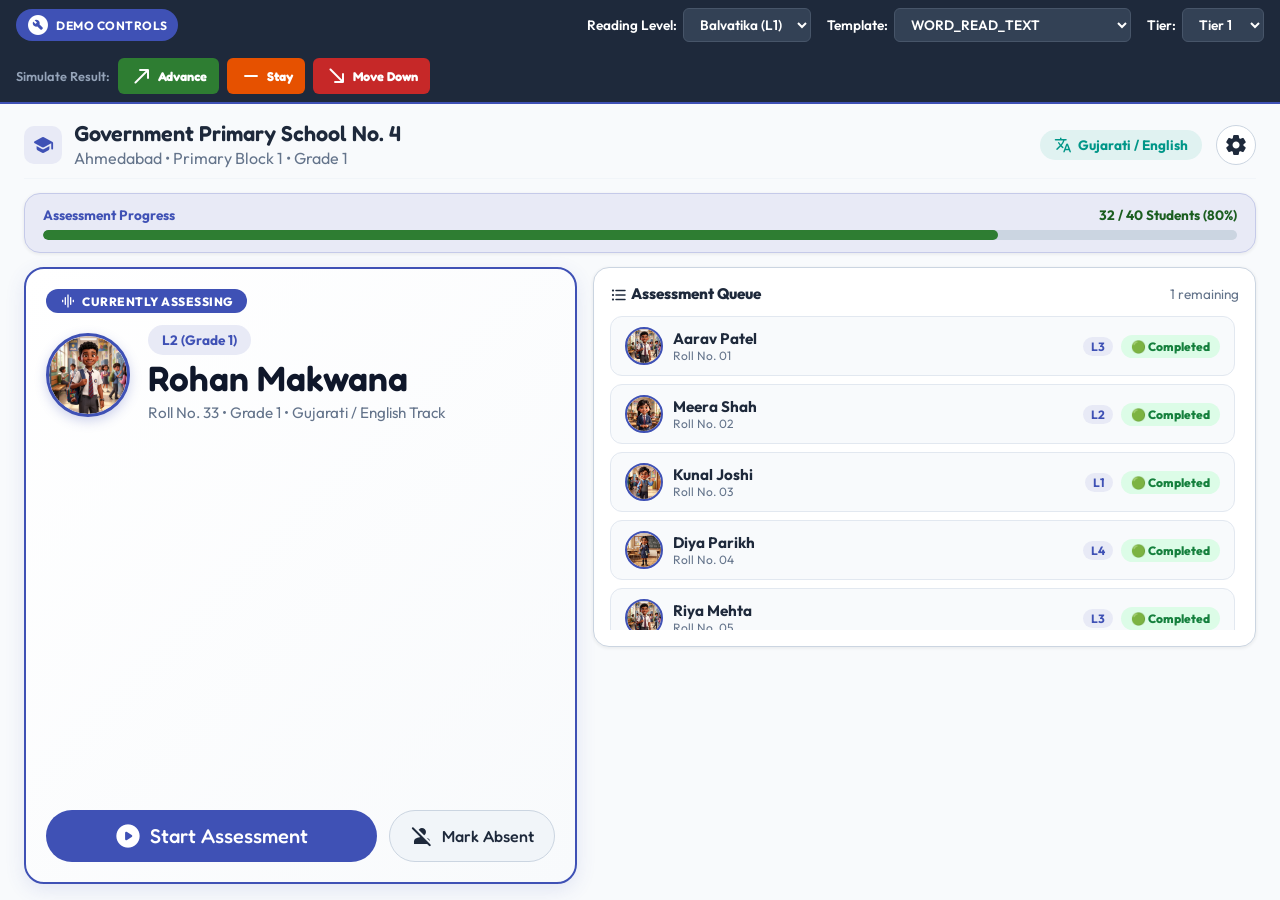
==== commit 3254bbb4: "Feat: Embed 3D AI animated kid avatar in Screen 2 Transition Screen and smooth countdown circle anim" ====
--- a/index.html
+++ b/index.html
@@ -107,7 +107,7 @@
 
                         <div class="hero-student-body" id="hero-card-content">
                             <div class="hero-avatar">
-                                <span class="material-icons-round">face</span>
+                                <img src="assets/kid_avatar_1.jpg" alt="Student" class="hero-avatar-img">
                             </div>
                             <div class="hero-student-info">
                                 <span class="badge-pill hero-level-badge" id="hero-student-level-badge">Level 2 (Grade 1)</span>
@@ -142,16 +142,19 @@
             </main>
         </div>
 
-        <!-- Screen 2: Transition Screen -->
+        <!-- Screen 2: Transition Screen with 3D AI Kid Avatar -->
         <div id="screen-02-transition" class="screen hidden countdown-screen">
             <div class="countdown-card">
+                <div class="transition-avatar-container">
+                    <img id="transition-student-avatar" src="assets/kid_avatar_1.jpg" alt="Student Avatar" class="transition-avatar-img">
+                </div>
                 <h1 id="transition-greeting" class="fredoka-text text-primary">Aarav Patel</h1>
                 <h2 class="fredoka-text text-secondary" id="transition-subheading">Please come forward</h2>
                 
                 <div class="countdown-wrapper">
                     <div id="countdown" class="fredoka-text">3</div>
                     <svg class="countdown-circle">
-                        <circle cx="90" cy="90" r="80"></circle>
+                        <circle cx="70" cy="70" r="60"></circle>
                     </svg>
                 </div>
             </div>
--- a/styles.css
+++ b/styles.css
@@ -195,7 +195,7 @@
 .btn-secondary { background-color: var(--md-sys-color-surface-variant); color: var(--md-sys-color-on-surface); border: 1px solid var(--md-sys-color-outline); }
 .btn-large { font-size: 1.2rem; padding: 12px 26px; }
 
-/* --- Screen 1: Teacher Home (Control Center Redesign) --- */
+/* --- Screen 1: Teacher Home (Streamlined Dashboard) --- */
 .top-bar-clean {
     display: flex; justify-content: space-between; align-items: center;
     margin-bottom: 14px; padding-bottom: 8px; border-bottom: 1px solid var(--md-sys-color-surface-variant);
@@ -228,12 +228,6 @@
 }
 
 .dashboard-main-layout { flex: 1; display: flex; flex-direction: column; gap: 14px; }
-
-/* Summary Metrics Row */
-.summary-metrics-row { display: grid; grid-template-columns: repeat(4, 1fr); gap: 12px; }
-.metric-card { text-align: center; padding: 12px 16px; background: #FFFFFF; border-radius: var(--radius-sm); }
-.metric-label { font-size: 0.7rem; font-weight: 800; color: var(--md-sys-color-on-surface-variant); letter-spacing: 0.8px; }
-.metric-card h3 { font-size: 1.6rem; margin-top: 2px; }
 
 /* Compact Progress Bar */
 .compact-progress-card { padding: 12px 18px; background: #E8EAF6; border-color: #C5CAE9; }
@@ -262,10 +256,11 @@
 
 .hero-student-body { display: flex; align-items: center; gap: 18px; margin: 12px 0; }
 .hero-avatar {
-    width: 76px; height: 76px; border-radius: 50%; background: #E8EAF6; color: #3F51B5;
-    display: flex; align-items: center; justify-content: center; border: 3px solid #C5CAE9;
-}
-.hero-avatar span { font-size: 48px; }
+    width: 84px; height: 84px; border-radius: 50%; background: #E8EAF6; color: #3F51B5;
+    display: flex; align-items: center; justify-content: center; border: 3px solid #3F51B5;
+    box-shadow: 0 4px 12px rgba(63, 81, 181, 0.25); overflow: hidden; flex-shrink: 0;
+}
+.hero-avatar-img { width: 100%; height: 100%; border-radius: 50%; object-fit: cover; }
 
 .hero-student-info { display: flex; flex-direction: column; gap: 4px; }
 .hero-level-badge { background: #E0F2F1; color: #009688; align-self: flex-start; font-size: 0.8rem; font-weight: 800; }
@@ -277,7 +272,7 @@
 .btn-hero-absent { font-size: 1rem; padding: 12px 20px; }
 
 /* Roster Queue Card */
-.roster-queue-card { display: flex; flex-direction: column; padding: 16px; max-height: 320px; }
+.roster-queue-card { display: flex; flex-direction: column; padding: 16px; max-height: 380px; }
 .queue-card-header { display: flex; justify-content: space-between; align-items: center; margin-bottom: 12px; }
 .queue-title-text { font-weight: 800; font-size: 0.95rem; color: #1E293B; }
 
@@ -293,9 +288,10 @@
 
 .queue-student-left { display: flex; align-items: center; gap: 10px; }
 .queue-student-avatar {
-    width: 32px; height: 32px; border-radius: 50%; background: #E2E8F0; color: #475569;
-    display: flex; align-items: center; justify-content: center; font-size: 18px;
-}
+    width: 38px; height: 38px; border-radius: 50%; background: #E2E8F0;
+    overflow: hidden; border: 2px solid #3F51B5; flex-shrink: 0;
+}
+.queue-avatar-img { width: 100%; height: 100%; border-radius: 50%; object-fit: cover; }
 .queue-student-name { font-weight: 700; font-size: 0.95rem; color: #1E293B; }
 
 .queue-student-right { display: flex; align-items: center; gap: 8px; }
@@ -307,21 +303,47 @@
 .q-badge.pending { background: #F1F5F9; color: #64748B; }
 .q-badge.absent { background: #FEF3C7; color: #B45309; }
 
-/* Quick Insights Banner */
-.quick-insights-banner {
-    display: flex; align-items: center; justify-content: space-around; padding: 10px 20px;
-    background: #FFFFFF; border-radius: var(--radius-sm); font-size: 0.85rem; font-weight: 700; color: #475569;
-}
-.insights-pill { display: flex; align-items: center; gap: 6px; }
-.insights-pill span.material-icons-round { font-size: 18px; color: #3F51B5; }
-.insights-divider { width: 1px; height: 16px; background: #E2E8F0; }
-
-/* All Completed Empty State Card */
-.all-completed-hero {
-    text-align: center; justify-content: center; align-items: center; padding: 32px 20px;
-}
-.all-completed-hero .celebration-icon { font-size: 64px; color: #2E7D32; margin-bottom: 8px; }
-.all-completed-hero h2 { font-size: 1.8rem; color: #1B5E20; margin-bottom: 4px; }
+/* --- Screen 2: Transition Countdown Screen --- */
+.countdown-screen {
+    justify-content: center; align-items: center; background: linear-gradient(135deg, #E8EAF6 0%, #E0F2F1 100%);
+}
+
+.countdown-card {
+    background: #FFFFFF; border-radius: 28px; padding: 40px; text-align: center;
+    box-shadow: 0 20px 50px rgba(63, 81, 181, 0.15); border: 2px solid #C5CAE9;
+    display: flex; flex-direction: column; align-items: center; max-width: 460px; width: 100%;
+}
+
+.transition-avatar-container {
+    width: 120px; height: 120px; border-radius: 50%; border: 4px solid #3F51B5;
+    box-shadow: 0 8px 24px rgba(63, 81, 181, 0.25); overflow: hidden; margin-bottom: 16px; flex-shrink: 0;
+}
+
+.transition-avatar-img {
+    width: 100%; height: 100%; object-fit: cover; border-radius: 50%;
+}
+
+.countdown-wrapper {
+    position: relative; width: 140px; height: 140px; display: flex;
+    align-items: center; justify-content: center; margin-top: 20px;
+}
+
+#countdown {
+    font-size: 4rem; font-weight: 800; color: #3F51B5; position: absolute; z-index: 10;
+}
+
+.countdown-circle {
+    width: 140px; height: 140px; transform: rotate(-90deg);
+}
+
+.countdown-circle circle {
+    fill: none; stroke: #3F51B5; stroke-width: 8; stroke-dasharray: 377;
+    stroke-dashoffset: 0; animation: countdownRing 3s linear forwards; stroke-linecap: round;
+}
+
+@keyframes countdownRing {
+    to { stroke-dashoffset: 377; }
+}
 
 /* Remaining Screens Standard Styles */
 .activity-header { display: flex; justify-content: space-between; align-items: center; margin-bottom: 12px; }
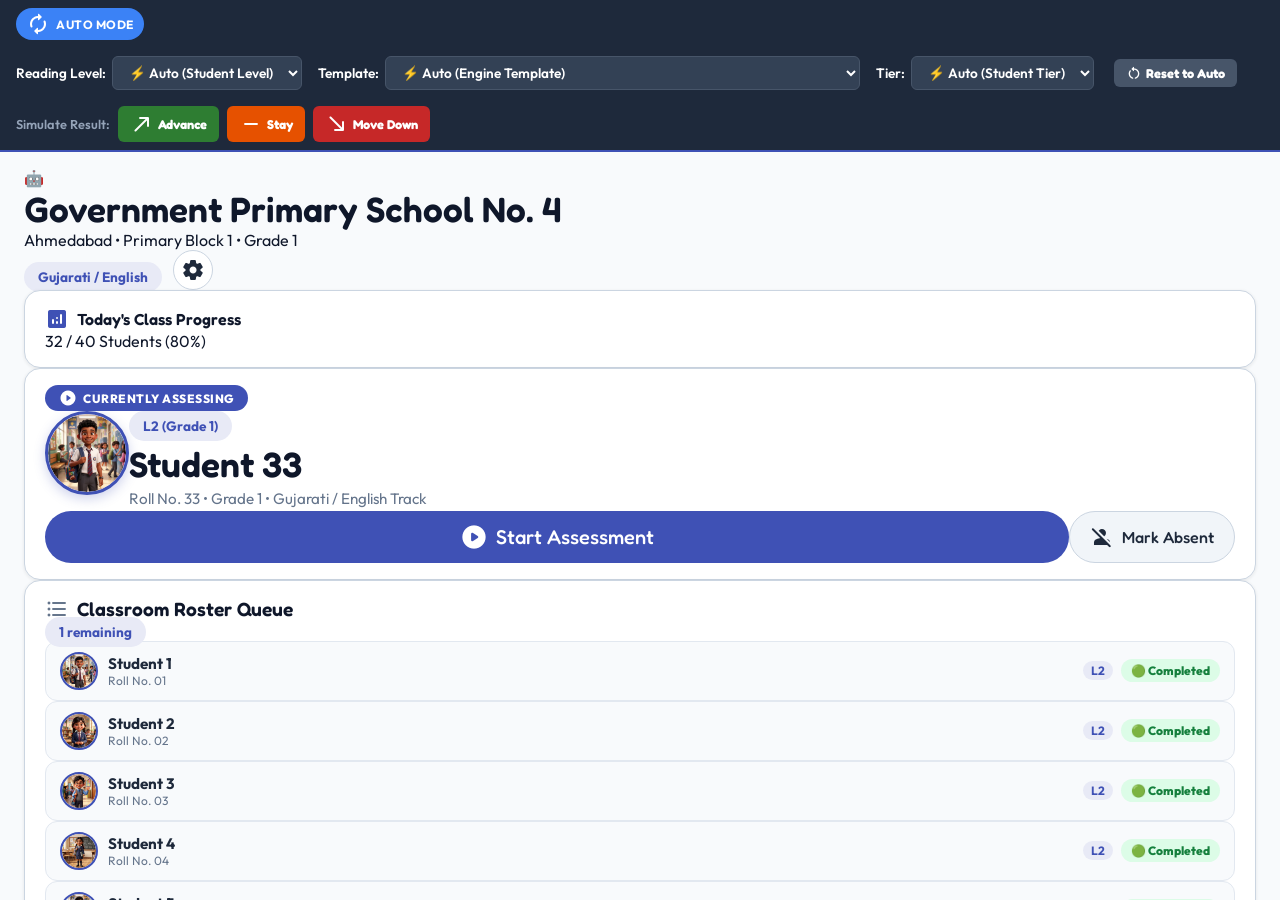
==== commit d77aeea1: "Fix: Support Manual Override Mode in Demo Controls bar with priority logic over Automatic Selection" ====
--- a/index.html
+++ b/index.html
@@ -12,16 +12,17 @@
     <!-- Persistent Developer Demo Controls Bar -->
     <header id="demo-controls-bar">
         <div class="demo-controls-wrapper">
-            <div class="demo-badge">
-                <span class="material-icons-round">build_circle</span>
-                <span>DEMO CONTROLS</span>
+            <div class="demo-badge" id="demo-mode-badge">
+                <span class="material-icons-round" id="demo-mode-icon">autorenew</span>
+                <span id="demo-mode-text">AUTO MODE</span>
             </div>
             
             <div class="demo-selectors">
                 <div class="demo-control-group">
                     <label for="demo-level-select">Reading Level:</label>
                     <select id="demo-level-select" class="demo-select">
-                        <option value="L1" selected>Balvatika (L1)</option>
+                        <option value="AUTO" selected>⚡ Auto (Student Level)</option>
+                        <option value="L1">Balvatika (L1)</option>
                         <option value="L2">Grade 1 (L2)</option>
                         <option value="L3">Grade 2 (L3)</option>
                         <option value="L4">Grade 3 (L4)</option>
@@ -31,18 +32,23 @@
                 <div class="demo-control-group">
                     <label for="demo-template-select">Template:</label>
                     <select id="demo-template-select" class="demo-select">
-                        <!-- Dynamic options based on level -->
+                        <option value="AUTO" selected>⚡ Auto (Engine Template)</option>
                     </select>
                 </div>
 
                 <div class="demo-control-group">
                     <label for="demo-tier-select">Tier:</label>
                     <select id="demo-tier-select" class="demo-select">
-                        <option value="tier1" selected>Tier 1</option>
+                        <option value="AUTO" selected>⚡ Auto (Student Tier)</option>
+                        <option value="tier1">Tier 1</option>
                         <option value="tier2">Tier 2</option>
                         <option value="tier3">Tier 3</option>
                     </select>
                 </div>
+
+                <button class="btn-demo-action" id="btn-reset-demo-auto" onclick="resetDemoControlsToAuto()" title="Reset all selectors to Automatic Mode">
+                    <span class="material-icons-round" style="font-size: 16px;">restart_alt</span> Reset to Auto
+                </button>
             </div>
 
             <div class="demo-actions">
@@ -64,295 +70,276 @@
 
         <!-- Screen 1: Teacher Home (Streamlined Dashboard) -->
         <div id="screen-01-home" class="screen active">
-            <header class="top-bar-clean">
+            <header class="app-header-compact">
+                <div class="header-brand">
+                    <div class="logo-circle">🤖</div>
+                    <div>
+                        <h1 class="app-title fredoka-text" id="home-school-title">Government Primary School No. 4</h1>
+                        <div class="app-subtitle" id="home-district-subtitle">Ahmedabad • Primary Block 1 • Grade 1</div>
+                    </div>
+                </div>
+                <div class="header-actions">
+                    <span class="badge-pill" id="home-lang-track-label" style="margin-right: 8px;">Gujarati / English</span>
+                    <button class="btn-secondary btn-icon" onclick="openTeacherSettingsModal()" title="Teacher Settings & Reporting">
+                        <span class="material-icons-round">settings</span>
+                    </button>
+                </div>
+            </header>
+
+            <main class="home-main-content">
+                <!-- Assessment Progress Banner -->
+                <div class="card card-progress-banner">
+                    <div class="progress-banner-header">
+                        <div style="display: flex; align-items: center; gap: 8px;">
+                            <span class="material-icons-round text-primary">analytics</span>
+                            <span class="banner-title fredoka-text">Today's Class Progress</span>
+                        </div>
+                        <span class="banner-count" id="progress-text-count">32 / 40 Students (80%)</span>
+                    </div>
+                    <div class="progress-bar-large">
+                        <div class="progress-bar-fill-large" id="progress-bar-fill-large" style="width: 80%;"></div>
+                    </div>
+                </div>
+
+                <!-- Hero Card: Up Next Student -->
+                <div class="card card-up-next-hero" id="up-next-hero-card">
+                    <div class="hero-header-badge">
+                        <span class="material-icons-round" style="font-size: 18px;">play_circle_filled</span>
+                        <span>CURRENTLY ASSESSING</span>
+                    </div>
+                    <div class="hero-card-body" id="hero-card-content">
+                        <!-- Rendered dynamically -->
+                    </div>
+                    <div class="hero-card-actions-strip" id="hero-card-actions">
+                        <!-- Rendered dynamically -->
+                    </div>
+                </div>
+
+                <!-- Classroom Assessment Queue -->
+                <div class="card card-queue-section">
+                    <div class="queue-header">
+                        <div style="display: flex; align-items: center; gap: 8px;">
+                            <span class="material-icons-round text-muted">format_list_bulleted</span>
+                            <h3 class="fredoka-text" style="font-size: 1.2rem;">Classroom Roster Queue</h3>
+                        </div>
+                        <span class="badge-pill" id="queue-remaining-badge">8 remaining</span>
+                    </div>
+                    <div class="queue-grid-container" id="queue-chips-strip">
+                        <!-- Rendered dynamically -->
+                    </div>
+                </div>
+            </main>
+        </div>
+
+        <!-- Screen 2: Transition / Welcome Screen -->
+        <div id="screen-02-transition" class="screen transition-screen hidden">
+            <div class="transition-card">
+                <div id="transition-student-avatar-box" style="margin-bottom: 16px;">
+                    <img id="transition-student-avatar" src="assets/kid_avatar_1.jpg" alt="Student Avatar" class="transition-avatar-img">
+                </div>
+                <h1 id="transition-greeting" class="fredoka-text" style="font-size: 3rem; color: #1E293B;">Aarav Patel</h1>
+                <p id="transition-subheading" style="font-size: 1.5rem; color: #64748B; margin-bottom: 32px;">Please come forward</p>
+                <div class="countdown-circle">
+                    <svg class="countdown-svg" viewBox="0 0 100 100">
+                        <circle class="countdown-bg" cx="50" cy="50" r="45"></circle>
+                        <circle class="countdown-ring" cx="50" cy="50" r="45"></circle>
+                    </svg>
+                    <span id="countdown" class="fredoka-text">3</span>
+                </div>
+            </div>
+        </div>
+
+        <!-- Screen 3: Main Reading Assessment Screen -->
+        <div id="screen-03-activity" class="screen activity-screen hidden">
+            <!-- Smartboard Header Bar -->
+            <header class="smartboard-header">
                 <div class="header-left">
-                    <span class="app-icon-sm text-primary"><span class="material-icons-round">school</span></span>
+                    <span class="badge-level" id="activity-level-badge">Balvatika (L1)</span>
+                    <span class="badge-template" id="activity-template-badge">WORD_READ_TEXT</span>
+                </div>
+                <div class="header-right">
+                    <span class="badge-sample-counter" id="activity-sample-counter">Sample 1 of 3</span>
+                    <!-- WCPM Rate Badge (Visible for L3 & L4; Hidden for L1 & L2) -->
+                    <div class="live-wcpm-badge" id="activity-wcpm-badge">
+                        <span class="material-icons-round" style="font-size: 18px;">speed</span>
+                        <span>WCPM: <strong id="wcpm-val-display">0</strong></span>
+                    </div>
+                    <!-- 3-Minute Assessment Timer Badge -->
+                    <div class="timer-badge neutral" id="assessment-timer-badge">
+                        <span class="material-icons-round" style="font-size: 18px;">timer</span>
+                        <span id="timer-display-text">3:00</span>
+                    </div>
+                    <button class="btn-pause-header" onclick="pauseSession()" title="Pause Assessment">
+                        <span class="material-icons-round">pause</span>
+                    </button>
+                    <button class="btn-end-header" onclick="endAssessmentSessionPrompt()" title="End Session">
+                        <span class="material-icons-round">close</span>
+                    </button>
+                </div>
+            </header>
+
+            <!-- Main Interactive Canvas -->
+            <main class="smartboard-canvas">
+                <div class="instruction-banner">
+                    <span class="instruction-icon">📢</span>
+                    <span id="activity-instruction-text">Read the word out loud.</span>
+                </div>
+
+                <div class="reading-card" id="reading-card-container">
+                    <!-- Dynamic Activity Content Injected Here -->
+                </div>
+            </main>
+
+            <!-- Smartboard Mic & Streaming ASR Status Bar -->
+            <footer class="smartboard-footer">
+                <div class="listening-indicator" id="listening-indicator" onclick="toggleRealSpeechRecognition()">
+                    <span class="mic-icon material-icons-round">mic</span>
+                    <span class="listening-label" id="listening-label">Listening... Read out loud</span>
+                    <div class="waveform-dots" id="waveform-dots">
+                        <span></span><span></span><span></span>
+                    </div>
+                </div>
+
+                <!-- Live ASR Transcript Box -->
+                <div class="live-transcript-box hidden" id="live-transcript-box">
+                    <span class="material-icons-round text-primary" style="font-size: 18px;">graphic_eq</span>
+                    <span id="live-transcript-text">Heard: ""</span>
+                </div>
+
+                <div class="footer-actions">
+                    <button class="btn-sim-speech" onclick="simulateWordSpeech()" title="Simulate ASR voice input for testing">
+                        <span class="material-icons-round">record_voice_over</span> Simulate Speech
+                    </button>
+                    <button class="btn-secondary" onclick="completeAssessmentSampleStep()" style="border-radius: 12px;">
+                        Skip Sample <span class="material-icons-round">chevron_right</span>
+                    </button>
+                </div>
+            </footer>
+        </div>
+
+        <!-- Screen 3b: Dedicated Comprehension Screen -->
+        <div id="screen-03b-comprehension" class="screen activity-screen hidden">
+            <header class="smartboard-header">
+                <div class="header-left">
+                    <span class="badge-level" id="comp-level-badge">Grade 2 (L3)</span>
+                    <span class="badge-template">COMPREHENSION_QUIZ</span>
+                </div>
+                <div class="header-right">
+                    <span class="badge-sample-counter" id="comp-sample-counter">Sample 1 of 3</span>
+                    <div class="timer-badge neutral" id="comp-timer-badge">
+                        <span class="material-icons-round" style="font-size: 18px;">timer</span>
+                        <span id="comp-timer-display-text">3:00</span>
+                    </div>
+                </div>
+            </header>
+            <main class="smartboard-canvas">
+                <div class="instruction-banner">
+                    <span class="instruction-icon">❓</span>
+                    <span>Answer the question about the story you just read.</span>
+                </div>
+                <div class="reading-card" style="max-width: 840px;">
+                    <h2 class="fredoka-text" id="comp-page-question-text" style="font-size: 2.2rem; color: #1E293B; margin-bottom: 28px; text-align: center;">Question text?</h2>
+                    <div class="comp-options-page-grid" id="comp-page-options-grid">
+                        <!-- Injected dynamically -->
+                    </div>
+                </div>
+            </main>
+        </div>
+
+        <!-- Screen 4: Session Complete Screen -->
+        <div id="screen-04-end" class="screen end-screen hidden">
+            <div id="confetti-container"></div>
+            <div class="card end-card">
+                <div class="star-burst">⭐</div>
+                <h1 class="fredoka-text" style="font-size: 3rem; color: #1E293B; margin-bottom: 8px;">Classroom Assessment Cycle Complete!</h1>
+                <p class="text-muted" style="font-size: 1.3rem; margin-bottom: 24px;">All scheduled oral reading fluency assessments have been evaluated.</p>
+
+                <div class="end-summary-grid">
+                    <div class="summary-stat-box">
+                        <span class="stat-num text-success" id="summary-stat-assessed">32</span>
+                        <span class="stat-label">Assessed</span>
+                    </div>
+                    <div class="summary-stat-box">
+                        <span class="stat-num text-primary" id="summary-stat-wcpm">42</span>
+                        <span class="stat-label">Avg WCPM</span>
+                    </div>
+                    <div class="summary-stat-box">
+                        <span class="stat-num text-muted" id="summary-stat-absent">8</span>
+                        <span class="stat-label">Absent</span>
+                    </div>
+                </div>
+
+                <div class="end-actions">
+                    <button class="btn-primary" style="padding: 16px 36px; font-size: 1.2rem;" onclick="returnToHomeFromComplete()">
+                        <span class="material-icons-round">home</span> Return to Dashboard
+                    </button>
+                    <button class="btn-secondary" style="padding: 16px 28px; font-size: 1.1rem;" onclick="openReportingFromSettings()">
+                        <span class="material-icons-round">assessment</span> Open Reports
+                    </button>
+                </div>
+            </div>
+        </div>
+
+        <!-- Screen 5: 3-Tab Teacher Reporting Dashboard -->
+        <div id="screen-05-reporting" class="screen reporting-screen hidden">
+            <header class="app-header-compact">
+                <div class="header-brand">
+                    <button class="btn-secondary btn-icon" onclick="renderTeacherHome()" title="Back to Home">
+                        <span class="material-icons-round">arrow_back</span>
+                    </button>
                     <div>
-                        <h2 class="fredoka-text header-school-title" id="home-school-title">Government Primary School No. 4</h2>
-                        <p class="subtitle text-muted" id="home-district-subtitle">Ahmedabad • Primary Block 1 • Grade 1</p>
-                    </div>
-                </div>
-                <div class="header-right">
-                    <div class="language-track-badge">
-                        <span class="material-icons-round" style="font-size: 18px;">translate</span>
-                        <span id="home-lang-track-label">Gujarati / English</span>
-                    </div>
-                    <button id="btn-teacher-dashboard-trigger" class="btn-icon" title="Teacher Settings" onclick="openTeacherSettingsModal()">
-                        <span class="material-icons-round">settings</span>
+                        <h1 class="app-title fredoka-text">Teacher Assessment Reporting</h1>
+                        <div class="app-subtitle">GPS No. 4 • Oral Reading Fluency Insights</div>
+                    </div>
+                </div>
+                <div class="header-actions">
+                    <button class="btn-secondary" onclick="exportFilteredCSV()">
+                        <span class="material-icons-round">download</span> Export CSV
                     </button>
                 </div>
             </header>
 
-            <main class="dashboard-main-layout">
-
-                <!-- Assessment Progress Bar -->
-                <div class="card compact-progress-card">
-                    <div class="progress-info-row">
-                        <span class="progress-title-sm">Assessment Progress</span>
-                        <span class="progress-count-sm" id="progress-text-count">32 / 40 Students (80%)</span>
-                    </div>
-                    <div class="progress-bar-container-sm">
-                        <div id="progress-bar-fill-large" class="progress-bar-fill-sm" style="width: 80%;"></div>
-                    </div>
-                </div>
-
-                <!-- Main 2-Column Split Layout: Currently Assessing (Hero) + Assessment Queue -->
-                <div class="dashboard-split-layout">
-                    
-                    <!-- Currently Assessing Hero Card -->
-                    <div class="card hero-student-card" id="hero-student-card">
-                        <div class="hero-header-badge">
-                            <span class="material-icons-round" style="font-size: 16px;">graphic_eq</span> CURRENTLY ASSESSING
-                        </div>
-
-                        <div class="hero-student-body" id="hero-card-content">
-                            <div class="hero-avatar">
-                                <img src="assets/kid_avatar_1.jpg" alt="Student" class="hero-avatar-img">
-                            </div>
-                            <div class="hero-student-info">
-                                <span class="badge-pill hero-level-badge" id="hero-student-level-badge">Level 2 (Grade 1)</span>
-                                <h2 class="fredoka-text hero-student-name" id="up-next-student-name">Aarav Patel</h2>
-                                <p class="text-muted hero-student-details" id="up-next-student-subtext">Roll No. 04 • Grade 1-A • Gujarati Track</p>
-                            </div>
-                        </div>
-
-                        <div class="hero-action-buttons" id="hero-card-actions">
-                            <button class="btn-primary btn-hero-start" onclick="triggerStartSession()">
-                                <span class="material-icons-round" style="font-size: 28px;">play_circle</span> Start Assessment
-                            </button>
-                            <button class="btn-secondary btn-hero-absent" onclick="markCurrentStudentAbsent()">
-                                <span class="material-icons-round">person_off</span> Mark Absent
-                            </button>
-                        </div>
-                    </div>
-
-                    <!-- Assessment Queue Card -->
-                    <div class="card roster-queue-card">
-                        <div class="queue-card-header">
-                            <span class="queue-title-text"><span class="material-icons-round" style="font-size: 18px; vertical-align: middle;">format_list_bulleted</span> Assessment Queue</span>
-                            <span class="text-muted" style="font-size: 0.85rem;" id="queue-remaining-badge">8 remaining</span>
-                        </div>
-                        <div class="roster-queue-grid" id="queue-chips-strip">
-                            <!-- Student Cards Injected via JS -->
-                        </div>
-                    </div>
-
-                </div>
-
-            </main>
-        </div>
-
-        <!-- Screen 2: Transition Screen with 3D AI Kid Avatar -->
-        <div id="screen-02-transition" class="screen hidden countdown-screen">
-            <div class="countdown-card">
-                <div class="transition-avatar-container">
-                    <img id="transition-student-avatar" src="assets/kid_avatar_1.jpg" alt="Student Avatar" class="transition-avatar-img">
-                </div>
-                <h1 id="transition-greeting" class="fredoka-text text-primary">Aarav Patel</h1>
-                <h2 class="fredoka-text text-secondary" id="transition-subheading">Please come forward</h2>
-                
-                <div class="countdown-wrapper">
-                    <div id="countdown" class="fredoka-text">3</div>
-                    <svg class="countdown-circle">
-                        <circle cx="70" cy="70" r="60"></circle>
-                    </svg>
-                </div>
-            </div>
-        </div>
-
-        <!-- Screen 3: Assessment Activity -->
-        <div id="screen-03-activity" class="screen hidden activity-screen">
-            <header class="activity-header">
-                <div class="activity-meta">
-                    <span class="badge-pill" id="activity-level-badge">Balvatika (L1)</span>
-                    <span class="badge-pill" id="activity-template-badge">WORD_READ_TEXT</span>
-                    <span class="badge-pill" id="activity-sample-counter" style="background: var(--md-sys-color-secondary-container); color: var(--md-sys-color-secondary);">Sample 1 of 3</span>
-                    <span class="badge-pill" id="activity-wcpm-badge" style="background: #FEF3C7; color: #B45309; font-weight: 800; display: inline-flex; align-items: center; gap: 4px;">
-                        <span class="material-icons-round" style="font-size: 16px;">speed</span> <span id="wcpm-val-display">0</span> WCPM
-                    </span>
-                </div>
-                <div class="teacher-live-controls">
-                    <!-- 3-Minute Assessment Countdown Timer -->
-                    <div class="timer-badge neutral" id="assessment-timer-badge">
-                        <span class="material-icons-round">timer</span>
-                        <span id="timer-display-text">3:00</span>
-                    </div>
-
-                    <button class="btn-secondary" onclick="pauseSession()">
-                        <span class="material-icons-round">pause</span> Pause
-                    </button>
-                    <button class="btn-secondary" onclick="endAssessmentSessionPrompt()">
-                        <span class="material-icons-round">stop</span> End Session
-                    </button>
-                </div>
-            </header>
-
-            <main class="activity-body">
-                <div class="activity-instruction-box">
-                    <h2 id="activity-instruction-text" class="fredoka-text">Read the word out loud.</h2>
-                </div>
-
-                <!-- Main Activity Display Card -->
-                <div class="card reading-card-container" id="reading-card-container">
-                    <!-- Dynamic Content Injected via JS -->
-                </div>
-
-                <!-- Live Speech Transcript Box -->
-                <div class="live-transcript-box hidden" id="live-transcript-box">
-                    <span class="material-icons-round transcript-icon">record_voice_over</span>
-                    <span class="transcript-text" id="live-transcript-text">Heard: "..."</span>
-                </div>
-
-                <!-- Subtle Silent Pause Prompt (3-5s silence) -->
-                <div class="silence-prompt-toast hidden" id="silence-prompt-toast">
-                    <span class="material-icons-round">sentiment_satisfied</span> Keep reading when you're ready
-                </div>
-
-                <!-- Listening Experience Indicator & Mic -->
-                <div class="listening-experience-box">
-                    <div class="waveform-wrapper">
-                        <div class="waveform-dots" id="waveform-dots">
-                            <span></span><span></span><span></span><span></span><span></span>
-                        </div>
-                        <div class="listening-indicator" id="listening-indicator" onclick="toggleRealSpeechRecognition()" title="Tap to toggle Microphone">
-                            <div class="pulse-ring"></div>
-                            <span class="material-icons-round mic-icon" id="mic-icon-btn">mic</span>
-                        </div>
-                    </div>
-                    <div class="listening-label" id="listening-label">Listening... Speak clearly</div>
-                    <button class="btn-secondary btn-simulate-read" onclick="simulateWordSpeech()">
-                        <span class="material-icons-round">volume_up</span> Simulate Speech
-                    </button>
-                </div>
-            </main>
-        </div>
-
-        <!-- Screen 3b: Dedicated Comprehension Question Screen -->
-        <div id="screen-03b-comprehension" class="screen hidden activity-screen">
-            <header class="activity-header">
-                <div class="activity-meta">
-                    <span class="badge-pill" id="comp-level-badge">Grade 2 (L3)</span>
-                    <span class="badge-pill" style="background: #F3E8FF; color: #7E22CE;">COMPREHENSION</span>
-                    <span class="badge-pill" id="comp-sample-counter" style="background: var(--md-sys-color-secondary-container); color: var(--md-sys-color-secondary);">Sample 1 of 3</span>
-                </div>
-                <div class="teacher-live-controls">
-                    <!-- Shared 3-Minute Assessment Countdown Timer -->
-                    <div class="timer-badge neutral" id="comp-timer-badge">
-                        <span class="material-icons-round">timer</span>
-                        <span id="comp-timer-display-text">3:00</span>
-                    </div>
-
-                    <button class="btn-secondary" onclick="pauseSession()">
-                        <span class="material-icons-round">pause</span> Pause
-                    </button>
-                    <button class="btn-secondary" onclick="endAssessmentSessionPrompt()">
-                        <span class="material-icons-round">stop</span> End Session
-                    </button>
-                </div>
-            </header>
-
-            <main class="activity-body" style="justify-content: center;">
-                <div class="card comprehension-page-card">
-                    <div class="comp-badge-header">
-                        <span class="material-icons-round">quiz</span> COMPREHENSION QUESTION
-                    </div>
-                    <h1 class="fredoka-text comp-question-title" id="comp-page-question-text">Question text</h1>
-                    <div class="comp-options-page-grid" id="comp-page-options-grid"></div>
-                </div>
-            </main>
-        </div>
-
-        <!-- Screen 4: Session Complete Screen -->
-        <div id="screen-04-end" class="screen hidden end-screen">
-            <div id="confetti-container"></div>
-            <div class="card celebration-card">
-                <span class="material-icons-round text-success celebration-icon">workspace_premium</span>
-                <h1 class="fredoka-text text-success">Today's Session Complete</h1>
-                <p class="text-muted celebration-subtext">All scheduled student assessments finished!</p>
-                
-                <div class="session-summary-stats">
-                    <div class="stat-box">
-                        <span class="stat-number text-primary" id="summary-stat-assessed">0</span>
-                        <span class="stat-label">Students Assessed</span>
-                    </div>
-                    <div class="stat-box">
-                        <span class="stat-number text-secondary" id="summary-stat-wcpm">0</span>
-                        <span class="stat-label">Avg WCPM</span>
-                    </div>
-                    <div class="stat-box">
-                        <span class="stat-number text-success" id="summary-stat-absent">0</span>
-                        <span class="stat-label">Absent</span>
-                    </div>
-                </div>
-                
-                <button class="btn-primary btn-large" onclick="returnToHomeFromComplete()">
-                    <span class="material-icons-round">home</span> Return Home
-                </button>
-            </div>
-        </div>
-
-        <!-- Screen 5: Teacher 3-Tab Reporting Module -->
-        <div id="screen-05-reporting" class="screen hidden reporting-screen">
-            <header class="top-bar">
-                <div class="header-left">
-                    <button class="btn-secondary" onclick="renderTeacherHome()">
-                        <span class="material-icons-round">arrow_back</span> Back to Home
-                    </button>
-                    <div>
-                        <h1 class="fredoka-text">Teacher Reporting Dashboard</h1>
-                        <p class="subtitle text-muted">Gujarat Primary ORF Fluency Analytics</p>
-                    </div>
-                </div>
-                <div class="header-right">
-                    <button class="btn-primary" onclick="exportFilteredCSV()">
-                        <span class="material-icons-round">download</span> Export CSV
-                    </button>
-                </div>
-            </header>
-
-            <!-- 3 Tabs Navigation Bar -->
-            <div class="reporting-tabs-nav">
-                <button class="rep-tab-btn active" id="tab-btn-student" onclick="switchReportingTab('student')">
-                    <span class="material-icons-round">person</span> Student Report
-                </button>
-                <button class="rep-tab-btn" id="tab-btn-class" onclick="switchReportingTab('class')">
-                    <span class="material-icons-round">groups</span> Class Report
-                </button>
-                <button class="rep-tab-btn" id="tab-btn-log" onclick="switchReportingTab('log')">
-                    <span class="material-icons-round">receipt_long</span> Response Log
-                </button>
-            </div>
-
-            <main class="reporting-body">
-
-                <!-- Tab 1: Student Report View -->
-                <div id="rep-tab-content-student" class="rep-tab-content active">
-                    <div class="student-select-card card">
-                        <label for="rep-student-selector" class="rep-label">Select Student:</label>
-                        <select id="rep-student-selector" class="demo-select rep-select" onchange="renderStudentReport(this.value)">
-                            <!-- Populated dynamically -->
+            <main class="reporting-main-content">
+                <!-- 3-Tab Navigation Bar -->
+                <div class="rep-tabs-bar">
+                    <button class="rep-tab-btn active" id="tab-btn-student" onclick="switchReportingTab('student')">
+                        <span class="material-icons-round">person</span> Student Diagnostic Profile
+                    </button>
+                    <button class="rep-tab-btn" id="tab-btn-class" onclick="switchReportingTab('class')">
+                        <span class="material-icons-round">groups</span> Class Progress Overview
+                    </button>
+                    <button class="rep-tab-btn" id="tab-btn-log" onclick="switchReportingTab('log')">
+                        <span class="material-icons-round">table_chart</span> Item Response Log
+                    </button>
+                </div>
+
+                <!-- TAB 1: STUDENT DIAGNOSTIC PROFILE -->
+                <div class="rep-tab-content" id="rep-tab-content-student">
+                    <div class="rep-student-header-bar">
+                        <label for="rep-student-selector" style="font-weight: 700; color: #475569;">Select Student:</label>
+                        <select id="rep-student-selector" class="rep-select" onchange="renderStudentReport(this.value)">
+                            <!-- Dynamic Options -->
                         </select>
                     </div>
-
-                    <div class="rep-grid-layout" id="student-report-details-container">
-                        <!-- Rendered via JS -->
-                    </div>
-                </div>
-
-                <!-- Tab 2: Class Report View -->
-                <div id="rep-tab-content-class" class="rep-tab-content hidden">
-                    <div class="rep-stats-grid">
+                    <div id="student-report-details-container" class="rep-student-grid">
+                        <!-- Rendered Dynamically -->
+                    </div>
+                </div>
+
+                <!-- TAB 2: CLASS PROGRESS OVERVIEW -->
+                <div class="rep-tab-content hidden" id="rep-tab-content-class">
+                    <div class="rep-class-grid">
                         <div class="card stat-card">
-                            <span class="stat-card-title">TOTAL STUDENTS</span>
-                            <h2 class="fredoka-text text-primary" id="class-rep-stat-total">40</h2>
+                            <span class="stat-card-title">TOTAL ROSTER</span>
+                            <h2 class="fredoka-text" id="class-rep-stat-total">40</h2>
                         </div>
                         <div class="card stat-card">
-                            <span class="stat-card-title">ASSESSED</span>
-                            <h2 class="fredoka-text text-success" id="class-rep-stat-assessed">0</h2>
+                            <span class="stat-card-title">ASSESSED TODAY</span>
+                            <h2 class="fredoka-text text-success" id="class-rep-stat-assessed">32</h2>
                         </div>
                         <div class="card stat-card">
-                            <span class="stat-card-title">PENDING</span>
-                            <h2 class="fredoka-text text-secondary" id="class-rep-stat-pending">40</h2>
+                            <span class="stat-card-title">PENDING QUEUE</span>
+                            <h2 class="fredoka-text text-primary" id="class-rep-stat-pending">8</h2>
                         </div>
                         <div class="card stat-card">
                             <span class="stat-card-title">ABSENT</span>
@@ -360,206 +347,220 @@
                         </div>
                     </div>
 
-                    <div class="card coverage-banner-card">
-                        <div class="coverage-header">
-                            <span class="coverage-title">CURRENT CYCLE COVERAGE</span>
-                            <span class="coverage-count" id="class-rep-coverage-label">0 / 40 Students Assessed (0%)</span>
-                        </div>
-                        <div class="progress-bar-large-container">
-                            <div class="progress-bar-fill-large" id="class-rep-coverage-fill" style="width: 0%;"></div>
-                        </div>
-                    </div>
-
-                    <div class="rep-grid-two-col">
+                    <div class="card" style="margin-top: 20px;">
+                        <h3 class="fredoka-text" style="margin-bottom: 12px;">Classroom Assessment Coverage</h3>
+                        <div style="display: flex; justify-content: space-between; font-size: 0.9rem; margin-bottom: 6px; font-weight: 600;">
+                            <span id="class-rep-coverage-label">32 / 40 Students Assessed (80%)</span>
+                            <span style="color: #2E7D32;">Target: 100%</span>
+                        </div>
+                        <div class="progress-bar-large">
+                            <div class="progress-bar-fill-large" id="class-rep-coverage-fill" style="width: 80%;"></div>
+                        </div>
+                    </div>
+
+                    <div style="display: grid; grid-template-columns: 1fr 1fr; gap: 20px; margin-top: 20px;">
                         <div class="card">
                             <h3 class="fredoka-text" style="margin-bottom: 16px;">Reading Level Distribution</h3>
-                            <div class="level-dist-bars" id="class-rep-level-dist-container">
-                                <!-- Populated dynamically -->
+                            <div class="level-dist-chart" id="class-rep-level-dist-container">
+                                <!-- Dynamic bars -->
                             </div>
                         </div>
-
                         <div class="card">
                             <h3 class="fredoka-text" style="margin-bottom: 16px;">Classroom Insights</h3>
-                            <ul class="insights-list" id="class-rep-insights-list">
-                                <!-- Populated dynamically -->
+                            <ul style="line-height: 1.8; color: #475569;" id="class-rep-insights-list">
+                                <li>✨ <strong>Strongest Area:</strong> Single word recognition accuracy is high across Grade 1.</li>
+                                <li>📈 <strong>Growth Opportunity:</strong> Cloze sentence context prediction needs practice.</li>
+                                <li>⚠️ <strong>Support Needed:</strong> 3 students flagged for low fluency pace (< 20 WCPM).</li>
                             </ul>
                         </div>
                     </div>
 
                     <div class="card" style="margin-top: 20px;">
-                        <h3 class="fredoka-text" style="margin-bottom: 16px;">Students Requiring Attention</h3>
+                        <h3 class="fredoka-text" style="margin-bottom: 12px;">Students Requiring Re-Assessment Support</h3>
                         <table class="rep-table">
                             <thead>
                                 <tr>
                                     <th>Student Name</th>
                                     <th>Grade</th>
-                                    <th>Level</th>
-                                    <th>Attention Reason</th>
+                                    <th>Reading Level</th>
+                                    <th>Flag Reason</th>
                                 </tr>
                             </thead>
                             <tbody id="attention-students-tbody">
-                                <!-- Populated dynamically -->
+                                <!-- Dynamic rows -->
                             </tbody>
                         </table>
                     </div>
                 </div>
 
-                <!-- Tab 3: Response Log View -->
-                <div id="rep-tab-content-log" class="rep-tab-content hidden">
-                    <div class="card log-filters-card">
-                        <div class="filters-row">
-                            <div class="filter-group">
-                                <label>Filter Level:</label>
-                                <select id="filter-log-level" class="demo-select" onchange="renderResponseLog()">
-                                    <option value="ALL">All Levels</option>
-                                    <option value="L1">Level 1</option>
-                                    <option value="L2">Level 2</option>
-                                    <option value="L3">Level 3</option>
-                                    <option value="L4">Level 4</option>
-                                </select>
-                            </div>
-                            <div class="filter-group">
-                                <label>Language:</label>
-                                <select id="filter-log-lang" class="demo-select" onchange="renderResponseLog()">
-                                    <option value="ALL">All Languages</option>
-                                    <option value="Gujarati">Gujarati</option>
-                                    <option value="English">English</option>
-                                </select>
-                            </div>
-                        </div>
-                    </div>
-
-                    <div class="card table-wrapper-card">
+                <!-- TAB 3: ITEM RESPONSE LOG -->
+                <div class="rep-tab-content hidden" id="rep-tab-content-log">
+                    <div class="log-filter-bar">
+                        <div style="display: flex; align-items: center; gap: 8px;">
+                            <label for="filter-log-level" style="font-weight: 700;">Filter Level:</label>
+                            <select id="filter-log-level" class="rep-select" onchange="renderResponseLog()">
+                                <option value="ALL">All Levels</option>
+                                <option value="L1">Level 1 (Balvatika)</option>
+                                <option value="L2">Level 2 (Grade 1)</option>
+                                <option value="L3">Level 3 (Grade 2)</option>
+                                <option value="L4">Level 4 (Grade 3)</option>
+                            </select>
+                        </div>
+                        <div style="display: flex; align-items: center; gap: 8px;">
+                            <label for="filter-log-lang" style="font-weight: 700;">Language:</label>
+                            <select id="filter-log-lang" class="rep-select" onchange="renderResponseLog()">
+                                <option value="ALL">All Languages</option>
+                                <option value="Gujarati / English">Gujarati / English</option>
+                            </select>
+                        </div>
+                    </div>
+
+                    <div class="card" style="padding: 0; overflow: hidden;">
                         <table class="rep-table">
                             <thead>
                                 <tr>
                                     <th>Date</th>
-                                    <th>Student</th>
+                                    <th>Student Name</th>
                                     <th>Language</th>
                                     <th>Level</th>
                                     <th>Tier</th>
-                                    <th>Accuracy</th>
+                                    <th>Accuracy %</th>
                                     <th>WCPM</th>
-                                    <th>Comp Score</th>
-                                    <th>Status</th>
-                                    <th>Action</th>
+                                    <th>Comp %</th>
+                                    <th>Transition Outcome</th>
+                                    <th>Audio Recording</th>
                                 </tr>
                             </thead>
                             <tbody id="response-log-tbody">
-                                <!-- Populated dynamically -->
+                                <!-- Dynamic log rows -->
                             </tbody>
                         </table>
                     </div>
                 </div>
-
             </main>
         </div>
 
-        <!-- Animated Progression Simulation Toast Modal -->
-        <div id="progression-toast" class="progression-toast hidden">
-            <div class="toast-card" id="toast-card">
-                <span class="material-icons-round toast-icon" id="toast-icon">north_east</span>
-                <div class="toast-title" id="toast-title">Advance</div>
-                <div class="toast-subtitle" id="toast-subtitle">L1 ↓ L2</div>
-            </div>
-        </div>
-
-        <!-- Teacher Settings Modal -->
-        <div id="modal-teacher-settings" class="modal-backdrop hidden">
-            <div class="modal-card">
-                <div class="modal-header">
-                    <h2 class="fredoka-text">Teacher Settings</h2>
-                    <button class="btn-icon" onclick="closeTeacherSettingsModal()"><span class="material-icons-round">close</span></button>
-                </div>
-                <div class="modal-body">
-                    <div class="settings-options-grid" style="margin-bottom: 24px;">
-                        <div class="settings-option-card" onclick="openReportingFromSettings()">
-                            <span class="material-icons-round option-icon text-primary">assessment</span>
-                            <h3>Reporting Dashboard</h3>
-                            <p class="text-muted">View individual student progress, class overview, and export response logs.</p>
-                        </div>
-                        <div class="settings-option-card" onclick="triggerResetConfiguration()">
-                            <span class="material-icons-round option-icon text-secondary">restart_alt</span>
-                            <h3>Reset Configuration</h3>
-                            <p class="text-muted">Return app to initial setup flow and re-configure school settings.</p>
-                        </div>
-                    </div>
-
-                    <!-- Sound Effects Accessibility Controls -->
-                    <div class="card sfx-settings-card" style="text-align: left;">
-                        <h3 class="fredoka-text" style="margin-bottom: 12px; display: flex; align-items: center; gap: 8px;">
-                            <span class="material-icons-round text-primary">volume_up</span> Sound Effects (SFX)
-                        </h3>
-                        <div style="display: flex; align-items: center; justify-content: space-between; margin-bottom: 16px;">
-                            <label for="sfx-enable-toggle" style="font-weight: 700;">Enable Audio Feedback:</label>
-                            <input type="checkbox" id="sfx-enable-toggle" checked style="width: 20px; height: 20px; cursor: pointer;" onchange="toggleSFXEnabled(this.checked)">
-                        </div>
-                        <div style="display: flex; align-items: center; justify-content: space-between; gap: 16px;">
-                            <label for="sfx-volume-slider" style="font-weight: 700; width: 140px;">SFX Volume:</label>
-                            <input type="range" id="sfx-volume-slider" min="0" max="1" step="0.1" value="0.5" style="flex: 1; cursor: pointer;" onchange="updateSFXVolume(this.value)">
-                            <span id="sfx-volume-val" style="font-weight: 800; width: 40px;">50%</span>
-                        </div>
-                    </div>
-                </div>
-            </div>
-        </div>
-
-        <!-- Initial Setup Onboarding Modal -->
-        <div id="modal-onboarding-setup" class="modal-backdrop hidden">
-            <div class="modal-card" style="max-width: 520px;">
-                <div class="modal-header">
-                    <h2 class="fredoka-text">Miko Reading Check Setup</h2>
-                </div>
-                <div class="modal-body" style="text-align: left;">
-                    <div class="form-group" style="margin-bottom: 16px;">
-                        <label class="rep-label">District & Block:</label>
-                        <select id="setup-district-select" class="demo-select" style="width: 100%;">
-                            <option value="Ahmedabad • Primary Block 1">Ahmedabad • Primary Block 1</option>
-                            <option value="Gandhinagar • Block A">Gandhinagar • Block A</option>
-                            <option value="Surat • Primary Division">Surat • Primary Division</option>
+    </div>
+
+    <!-- Toast Notification for Progression Transitions -->
+    <div id="progression-toast" class="progression-toast hidden">
+        <div class="toast-icon-box">
+            <span class="material-icons-round" id="toast-icon">north_east</span>
+        </div>
+        <div>
+            <h4 class="fredoka-text" id="toast-title">Advancing Progression</h4>
+            <p id="toast-subtitle">L1 (Tier 1) ➔ L2 (Tier 1)</p>
+        </div>
+    </div>
+
+    <!-- Silence Detector Toast -->
+    <div id="silence-prompt-toast" class="silence-toast hidden">
+        <span class="material-icons-round">volume_up</span>
+        <span>Teacher Tip: Encourage student to speak out loud</span>
+    </div>
+
+    <!-- Teacher Settings & Roster Config Modal -->
+    <div id="modal-teacher-settings" class="modal-backdrop hidden">
+        <div class="card modal-card">
+            <div style="display: flex; justify-content: space-between; align-items: center; margin-bottom: 20px;">
+                <h2 class="fredoka-text" style="font-size: 1.8rem;">Teacher Settings & Configuration</h2>
+                <button class="btn-secondary btn-icon" onclick="closeTeacherSettingsModal()">
+                    <span class="material-icons-round">close</span>
+                </button>
+            </div>
+
+            <div style="display: flex; flex-direction: column; gap: 20px;">
+                <div>
+                    <h3 class="fredoka-text" style="font-size: 1.2rem; margin-bottom: 8px;">Audio SFX Settings</h3>
+                    <div style="display: flex; align-items: center; gap: 16px;">
+                        <label style="display: flex; align-items: center; gap: 8px; font-weight: 600; cursor: pointer;">
+                            <input type="checkbox" id="sfx-enable-toggle" checked onchange="toggleSFXEnabled(this.checked)"> Enable Soft SFX Chimes
+                        </label>
+                        <div style="display: flex; align-items: center; gap: 8px; flex: 1;">
+                            <span style="font-size: 0.85rem; color: #64748B;">Volume:</span>
+                            <input type="range" id="sfx-volume-slider" min="0" max="1" step="0.1" value="0.5" oninput="updateSFXVolume(this.value)" style="flex: 1;">
+                            <span id="sfx-volume-val" style="font-size: 0.85rem; font-weight: 700; width: 40px;">50%</span>
+                        </div>
+                    </div>
+                </div>
+
+                <div style="border-top: 1px solid #E2E8F0; padding-top: 16px;">
+                    <h3 class="fredoka-text" style="font-size: 1.2rem; margin-bottom: 8px;">Reporting & Data Management</h3>
+                    <p class="text-muted" style="font-size: 0.9rem; margin-bottom: 12px;">View student profiles, class progress trends, or export response logs.</p>
+                    <button class="btn-primary" onclick="openReportingFromSettings()" style="width: 100%;">
+                        <span class="material-icons-round">assessment</span> Open Reporting Dashboard
+                    </button>
+                </div>
+
+                <div style="border-top: 1px solid #E2E8F0; padding-top: 16px;">
+                    <h3 class="fredoka-text" style="font-size: 1.2rem; margin-bottom: 8px; color: #B91C1C;">Reset Configuration</h3>
+                    <p class="text-muted" style="font-size: 0.9rem; margin-bottom: 12px;">Re-run the initial onboarding flow to change district, school name, grade, or roster size.</p>
+                    <button class="btn-secondary" onclick="triggerResetConfiguration()" style="width: 100%; border-color: #FCA5A5; color: #991B1B;">
+                        <span class="material-icons-round">restart_alt</span> Reset & Reconfigure Classroom Setup
+                    </button>
+                </div>
+            </div>
+        </div>
+    </div>
+
+    <!-- Onboarding Setup Modal -->
+    <div id="modal-onboarding-setup" class="modal-backdrop hidden">
+        <div class="card modal-card" style="max-width: 580px;">
+            <div style="text-align: center; margin-bottom: 24px;">
+                <div style="font-size: 48px; margin-bottom: 8px;">🤖</div>
+                <h2 class="fredoka-text" style="font-size: 2rem;">Miko ORF Setup Wizard</h2>
+                <p class="text-muted">Configure your classroom assessment session</p>
+            </div>
+
+            <div style="display: flex; flex-direction: column; gap: 16px;">
+                <div>
+                    <label style="font-weight: 700; display: block; margin-bottom: 6px;">District / Block:</label>
+                    <select id="setup-district-select" class="rep-select" style="width: 100%;">
+                        <option value="Ahmedabad • Primary Block 1" selected>Ahmedabad • Primary Block 1</option>
+                        <option value="Surat • Urban Block 2">Surat • Urban Block 2</option>
+                        <option value="Vadodara • Central Block 3">Vadodara • Central Block 3</option>
+                        <option value="Rajkot • Rural Block 4">Rajkot • Rural Block 4</option>
+                    </select>
+                </div>
+                <div>
+                    <label style="font-weight: 700; display: block; margin-bottom: 6px;">School Name:</label>
+                    <input type="text" id="setup-school-input" class="rep-select" style="width: 100%;" value="Government Primary School No. 4">
+                </div>
+                <div style="display: grid; grid-template-columns: 1fr 1fr; gap: 16px;">
+                    <div>
+                        <label style="font-weight: 700; display: block; margin-bottom: 6px;">Grade Target:</label>
+                        <select id="setup-grade-select" class="rep-select" style="width: 100%;">
+                            <option value="Balvatika">Balvatika (L1 Ceiling)</option>
+                            <option value="Grade 1" selected>Grade 1 (L2 Ceiling)</option>
+                            <option value="Grade 2">Grade 2 (L3 Ceiling)</option>
+                            <option value="Grade 3">Grade 3 (L4 Ceiling)</option>
                         </select>
                     </div>
-                    <div class="form-group" style="margin-bottom: 16px;">
-                        <label class="rep-label">School Name:</label>
-                        <input type="text" id="setup-school-input" class="demo-select" value="Government Primary School No. 4" style="width: 100%;">
-                    </div>
-                    <div class="form-group" style="margin-bottom: 16px;">
-                        <label class="rep-label">Grade Level:</label>
-                        <select id="setup-grade-select" class="demo-select" style="width: 100%;">
-                            <option value="Grade 1">Grade 1 (Level 2)</option>
-                            <option value="Balvatika">Balvatika (Level 1)</option>
-                            <option value="Grade 2">Grade 2 (Level 3)</option>
-                            <option value="Grade 3">Grade 3 (Level 4)</option>
+                    <div>
+                        <label style="font-weight: 700; display: block; margin-bottom: 6px;">Language Track:</label>
+                        <select id="setup-lang-select" class="rep-select" style="width: 100%;">
+                            <option value="Gujarati / English" selected>Gujarati / English</option>
+                            <option value="English Only">English Only</option>
                         </select>
                     </div>
-                    <div class="form-group" style="margin-bottom: 16px;">
-                        <label class="rep-label">Language Track:</label>
-                        <select id="setup-lang-select" class="demo-select" style="width: 100%;">
-                            <option value="Gujarati / English">Gujarati / English Dual Track</option>
-                            <option value="Gujarati">Gujarati Medium</option>
-                            <option value="English">English Medium</option>
-                        </select>
-                    </div>
-                    <div class="form-group" style="margin-bottom: 24px;">
-                        <label class="rep-label">Class Roster Size:</label>
-                        <select id="setup-roster-size-select" class="demo-select" style="width: 100%;">
-                            <option value="1">1 Student (Testing Roster)</option>
-                            <option value="5">5 Students (Small Roster)</option>
-                            <option value="25">25 Students (Standard Class)</option>
-                            <option value="40" selected>40 Students (Full Class)</option>
-                        </select>
-                    </div>
-                    <button class="btn-primary btn-large" style="width: 100%;" onclick="completeInitialSetupFlow()">
-                        <span class="material-icons-round">check_circle</span> Complete Setup
-                    </button>
-                </div>
-            </div>
-        </div>
-
+                </div>
+                <div>
+                    <label style="font-weight: 700; display: block; margin-bottom: 6px;">Roster Size:</label>
+                    <select id="setup-roster-size-select" class="rep-select" style="width: 100%;">
+                        <option value="10">10 Students</option>
+                        <option value="25">25 Students</option>
+                        <option value="40" selected>40 Students (Full Roster)</option>
+                    </select>
+                </div>
+                <button class="btn-primary" style="margin-top: 12px; padding: 14px 24px; font-size: 1.1rem;" onclick="completeInitialSetupFlow()">
+                    Save & Start Classroom Assessment Session <span class="material-icons-round">arrow_forward</span>
+                </button>
+            </div>
+        </div>
     </div>
 
+    <!-- Core Prototype Data Engine -->
     <script src="data.js"></script>
-    <script src="storage.js"></script>
     <script src="app.js"></script>
 </body>
 </html>
--- a/styles.css
+++ b/styles.css
@@ -131,6 +131,9 @@
 .btn-demo-action.advance { background: #2E7D32; color: white; }
 .btn-demo-action.stay { background: #E65100; color: white; }
 .btn-demo-action.move-down { background: #C62828; color: white; }
+#btn-reset-demo-auto { background: #475569; color: white; margin-left: 4px; }
+#btn-reset-demo-auto:hover { background: #64748B; }
+.demo-badge { transition: background-color 0.25s ease; }
 
 /* --- App Container & Layout --- */
 #app-container {
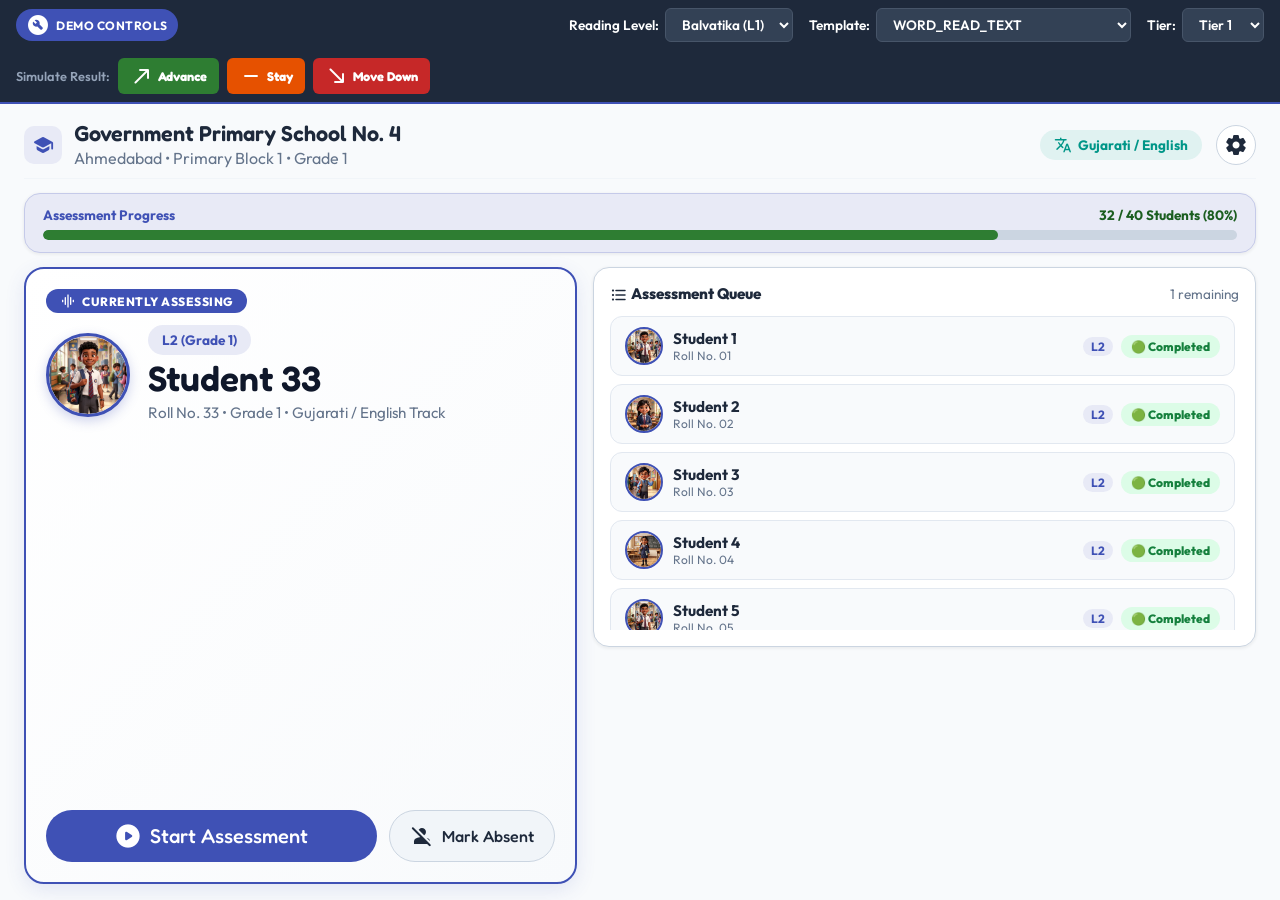
==== commit 3ae8d95a: "Fix: Sync all local improvements and automatic progression engine to git repository" ====
--- a/index.html
+++ b/index.html
@@ -12,17 +12,16 @@
     <!-- Persistent Developer Demo Controls Bar -->
     <header id="demo-controls-bar">
         <div class="demo-controls-wrapper">
-            <div class="demo-badge" id="demo-mode-badge">
-                <span class="material-icons-round" id="demo-mode-icon">autorenew</span>
-                <span id="demo-mode-text">AUTO MODE</span>
+            <div class="demo-badge">
+                <span class="material-icons-round">build_circle</span>
+                <span>DEMO CONTROLS</span>
             </div>
             
             <div class="demo-selectors">
                 <div class="demo-control-group">
                     <label for="demo-level-select">Reading Level:</label>
                     <select id="demo-level-select" class="demo-select">
-                        <option value="AUTO" selected>⚡ Auto (Student Level)</option>
-                        <option value="L1">Balvatika (L1)</option>
+                        <option value="L1" selected>Balvatika (L1)</option>
                         <option value="L2">Grade 1 (L2)</option>
                         <option value="L3">Grade 2 (L3)</option>
                         <option value="L4">Grade 3 (L4)</option>
@@ -32,23 +31,18 @@
                 <div class="demo-control-group">
                     <label for="demo-template-select">Template:</label>
                     <select id="demo-template-select" class="demo-select">
-                        <option value="AUTO" selected>⚡ Auto (Engine Template)</option>
+                        <!-- Dynamic options based on level -->
                     </select>
                 </div>
 
                 <div class="demo-control-group">
                     <label for="demo-tier-select">Tier:</label>
                     <select id="demo-tier-select" class="demo-select">
-                        <option value="AUTO" selected>⚡ Auto (Student Tier)</option>
-                        <option value="tier1">Tier 1</option>
+                        <option value="tier1" selected>Tier 1</option>
                         <option value="tier2">Tier 2</option>
                         <option value="tier3">Tier 3</option>
                     </select>
                 </div>
-
-                <button class="btn-demo-action" id="btn-reset-demo-auto" onclick="resetDemoControlsToAuto()" title="Reset all selectors to Automatic Mode">
-                    <span class="material-icons-round" style="font-size: 16px;">restart_alt</span> Reset to Auto
-                </button>
             </div>
 
             <div class="demo-actions">
@@ -70,276 +64,295 @@
 
         <!-- Screen 1: Teacher Home (Streamlined Dashboard) -->
         <div id="screen-01-home" class="screen active">
-            <header class="app-header-compact">
-                <div class="header-brand">
-                    <div class="logo-circle">🤖</div>
+            <header class="top-bar-clean">
+                <div class="header-left">
+                    <span class="app-icon-sm text-primary"><span class="material-icons-round">school</span></span>
                     <div>
-                        <h1 class="app-title fredoka-text" id="home-school-title">Government Primary School No. 4</h1>
-                        <div class="app-subtitle" id="home-district-subtitle">Ahmedabad • Primary Block 1 • Grade 1</div>
-                    </div>
-                </div>
-                <div class="header-actions">
-                    <span class="badge-pill" id="home-lang-track-label" style="margin-right: 8px;">Gujarati / English</span>
-                    <button class="btn-secondary btn-icon" onclick="openTeacherSettingsModal()" title="Teacher Settings & Reporting">
+                        <h2 class="fredoka-text header-school-title" id="home-school-title">Government Primary School No. 4</h2>
+                        <p class="subtitle text-muted" id="home-district-subtitle">Ahmedabad • Primary Block 1 • Grade 1</p>
+                    </div>
+                </div>
+                <div class="header-right">
+                    <div class="language-track-badge">
+                        <span class="material-icons-round" style="font-size: 18px;">translate</span>
+                        <span id="home-lang-track-label">Gujarati / English</span>
+                    </div>
+                    <button id="btn-teacher-dashboard-trigger" class="btn-icon" title="Teacher Settings" onclick="openTeacherSettingsModal()">
                         <span class="material-icons-round">settings</span>
                     </button>
                 </div>
             </header>
 
-            <main class="home-main-content">
-                <!-- Assessment Progress Banner -->
-                <div class="card card-progress-banner">
-                    <div class="progress-banner-header">
-                        <div style="display: flex; align-items: center; gap: 8px;">
-                            <span class="material-icons-round text-primary">analytics</span>
-                            <span class="banner-title fredoka-text">Today's Class Progress</span>
-                        </div>
-                        <span class="banner-count" id="progress-text-count">32 / 40 Students (80%)</span>
-                    </div>
-                    <div class="progress-bar-large">
-                        <div class="progress-bar-fill-large" id="progress-bar-fill-large" style="width: 80%;"></div>
-                    </div>
-                </div>
-
-                <!-- Hero Card: Up Next Student -->
-                <div class="card card-up-next-hero" id="up-next-hero-card">
-                    <div class="hero-header-badge">
-                        <span class="material-icons-round" style="font-size: 18px;">play_circle_filled</span>
-                        <span>CURRENTLY ASSESSING</span>
-                    </div>
-                    <div class="hero-card-body" id="hero-card-content">
-                        <!-- Rendered dynamically -->
-                    </div>
-                    <div class="hero-card-actions-strip" id="hero-card-actions">
-                        <!-- Rendered dynamically -->
-                    </div>
-                </div>
-
-                <!-- Classroom Assessment Queue -->
-                <div class="card card-queue-section">
-                    <div class="queue-header">
-                        <div style="display: flex; align-items: center; gap: 8px;">
-                            <span class="material-icons-round text-muted">format_list_bulleted</span>
-                            <h3 class="fredoka-text" style="font-size: 1.2rem;">Classroom Roster Queue</h3>
-                        </div>
-                        <span class="badge-pill" id="queue-remaining-badge">8 remaining</span>
-                    </div>
-                    <div class="queue-grid-container" id="queue-chips-strip">
-                        <!-- Rendered dynamically -->
-                    </div>
-                </div>
+            <main class="dashboard-main-layout">
+
+                <!-- Assessment Progress Bar -->
+                <div class="card compact-progress-card">
+                    <div class="progress-info-row">
+                        <span class="progress-title-sm">Assessment Progress</span>
+                        <span class="progress-count-sm" id="progress-text-count">32 / 40 Students (80%)</span>
+                    </div>
+                    <div class="progress-bar-container-sm">
+                        <div id="progress-bar-fill-large" class="progress-bar-fill-sm" style="width: 80%;"></div>
+                    </div>
+                </div>
+
+                <!-- Main 2-Column Split Layout: Currently Assessing (Hero) + Assessment Queue -->
+                <div class="dashboard-split-layout">
+                    
+                    <!-- Currently Assessing Hero Card -->
+                    <div class="card hero-student-card" id="hero-student-card">
+                        <div class="hero-header-badge">
+                            <span class="material-icons-round" style="font-size: 16px;">graphic_eq</span> CURRENTLY ASSESSING
+                        </div>
+
+                        <div class="hero-student-body" id="hero-card-content">
+                            <div class="hero-avatar">
+                                <img src="assets/kid_avatar_1.jpg" alt="Student" class="hero-avatar-img">
+                            </div>
+                            <div class="hero-student-info">
+                                <span class="badge-pill hero-level-badge" id="hero-student-level-badge">Level 2 (Grade 1)</span>
+                                <h2 class="fredoka-text hero-student-name" id="up-next-student-name">Aarav Patel</h2>
+                                <p class="text-muted hero-student-details" id="up-next-student-subtext">Roll No. 04 • Grade 1-A • Gujarati Track</p>
+                            </div>
+                        </div>
+
+                        <div class="hero-action-buttons" id="hero-card-actions">
+                            <button class="btn-primary btn-hero-start" onclick="triggerStartSession()">
+                                <span class="material-icons-round" style="font-size: 28px;">play_circle</span> Start Assessment
+                            </button>
+                            <button class="btn-secondary btn-hero-absent" onclick="markCurrentStudentAbsent()">
+                                <span class="material-icons-round">person_off</span> Mark Absent
+                            </button>
+                        </div>
+                    </div>
+
+                    <!-- Assessment Queue Card -->
+                    <div class="card roster-queue-card">
+                        <div class="queue-card-header">
+                            <span class="queue-title-text"><span class="material-icons-round" style="font-size: 18px; vertical-align: middle;">format_list_bulleted</span> Assessment Queue</span>
+                            <span class="text-muted" style="font-size: 0.85rem;" id="queue-remaining-badge">8 remaining</span>
+                        </div>
+                        <div class="roster-queue-grid" id="queue-chips-strip">
+                            <!-- Student Cards Injected via JS -->
+                        </div>
+                    </div>
+
+                </div>
+
             </main>
         </div>
 
-        <!-- Screen 2: Transition / Welcome Screen -->
-        <div id="screen-02-transition" class="screen transition-screen hidden">
-            <div class="transition-card">
-                <div id="transition-student-avatar-box" style="margin-bottom: 16px;">
+        <!-- Screen 2: Transition Screen with 3D AI Kid Avatar -->
+        <div id="screen-02-transition" class="screen hidden countdown-screen">
+            <div class="countdown-card">
+                <div class="transition-avatar-container">
                     <img id="transition-student-avatar" src="assets/kid_avatar_1.jpg" alt="Student Avatar" class="transition-avatar-img">
                 </div>
-                <h1 id="transition-greeting" class="fredoka-text" style="font-size: 3rem; color: #1E293B;">Aarav Patel</h1>
-                <p id="transition-subheading" style="font-size: 1.5rem; color: #64748B; margin-bottom: 32px;">Please come forward</p>
-                <div class="countdown-circle">
-                    <svg class="countdown-svg" viewBox="0 0 100 100">
-                        <circle class="countdown-bg" cx="50" cy="50" r="45"></circle>
-                        <circle class="countdown-ring" cx="50" cy="50" r="45"></circle>
+                <h1 id="transition-greeting" class="fredoka-text text-primary">Aarav Patel</h1>
+                <h2 class="fredoka-text text-secondary" id="transition-subheading">Please come forward</h2>
+                
+                <div class="countdown-wrapper">
+                    <div id="countdown" class="fredoka-text">3</div>
+                    <svg class="countdown-circle">
+                        <circle cx="70" cy="70" r="60"></circle>
                     </svg>
-                    <span id="countdown" class="fredoka-text">3</span>
-                </div>
-            </div>
-        </div>
-
-        <!-- Screen 3: Main Reading Assessment Screen -->
-        <div id="screen-03-activity" class="screen activity-screen hidden">
-            <!-- Smartboard Header Bar -->
-            <header class="smartboard-header">
+                </div>
+            </div>
+        </div>
+
+        <!-- Screen 3: Assessment Activity -->
+        <div id="screen-03-activity" class="screen hidden activity-screen">
+            <header class="activity-header">
+                <div class="activity-meta">
+                    <span class="badge-pill" id="activity-level-badge">Balvatika (L1)</span>
+                    <span class="badge-pill" id="activity-template-badge">WORD_READ_TEXT</span>
+                    <span class="badge-pill" id="activity-sample-counter" style="background: var(--md-sys-color-secondary-container); color: var(--md-sys-color-secondary);">Sample 1 of 3</span>
+                    <span class="badge-pill" id="activity-wcpm-badge" style="background: #FEF3C7; color: #B45309; font-weight: 800; display: inline-flex; align-items: center; gap: 4px;">
+                        <span class="material-icons-round" style="font-size: 16px;">speed</span> <span id="wcpm-val-display">0</span> WCPM
+                    </span>
+                </div>
+                <div class="teacher-live-controls">
+                    <!-- 3-Minute Assessment Countdown Timer -->
+                    <div class="timer-badge neutral" id="assessment-timer-badge">
+                        <span class="material-icons-round">timer</span>
+                        <span id="timer-display-text">3:00</span>
+                    </div>
+
+                    <button class="btn-secondary" onclick="pauseSession()">
+                        <span class="material-icons-round">pause</span> Pause
+                    </button>
+                    <button class="btn-secondary" onclick="endAssessmentSessionPrompt()">
+                        <span class="material-icons-round">stop</span> End Session
+                    </button>
+                </div>
+            </header>
+
+            <main class="activity-body">
+                <div class="activity-instruction-box">
+                    <h2 id="activity-instruction-text" class="fredoka-text">Read the word out loud.</h2>
+                </div>
+
+                <!-- Main Activity Display Card -->
+                <div class="card reading-card-container" id="reading-card-container">
+                    <!-- Dynamic Content Injected via JS -->
+                </div>
+
+                <!-- Live Speech Transcript Box -->
+                <div class="live-transcript-box hidden" id="live-transcript-box">
+                    <span class="material-icons-round transcript-icon">record_voice_over</span>
+                    <span class="transcript-text" id="live-transcript-text">Heard: "..."</span>
+                </div>
+
+                <!-- Subtle Silent Pause Prompt (3-5s silence) -->
+                <div class="silence-prompt-toast hidden" id="silence-prompt-toast">
+                    <span class="material-icons-round">sentiment_satisfied</span> Keep reading when you're ready
+                </div>
+
+                <!-- Listening Experience Indicator & Mic -->
+                <div class="listening-experience-box">
+                    <div class="waveform-wrapper">
+                        <div class="waveform-dots" id="waveform-dots">
+                            <span></span><span></span><span></span><span></span><span></span>
+                        </div>
+                        <div class="listening-indicator" id="listening-indicator" onclick="toggleRealSpeechRecognition()" title="Tap to toggle Microphone">
+                            <div class="pulse-ring"></div>
+                            <span class="material-icons-round mic-icon" id="mic-icon-btn">mic</span>
+                        </div>
+                    </div>
+                    <div class="listening-label" id="listening-label">Listening... Speak clearly</div>
+                    <button class="btn-secondary btn-simulate-read" onclick="simulateWordSpeech()">
+                        <span class="material-icons-round">volume_up</span> Simulate Speech
+                    </button>
+                </div>
+            </main>
+        </div>
+
+        <!-- Screen 3b: Dedicated Comprehension Question Screen -->
+        <div id="screen-03b-comprehension" class="screen hidden activity-screen">
+            <header class="activity-header">
+                <div class="activity-meta">
+                    <span class="badge-pill" id="comp-level-badge">Grade 2 (L3)</span>
+                    <span class="badge-pill" style="background: #F3E8FF; color: #7E22CE;">COMPREHENSION</span>
+                    <span class="badge-pill" id="comp-sample-counter" style="background: var(--md-sys-color-secondary-container); color: var(--md-sys-color-secondary);">Sample 1 of 3</span>
+                </div>
+                <div class="teacher-live-controls">
+                    <!-- Shared 3-Minute Assessment Countdown Timer -->
+                    <div class="timer-badge neutral" id="comp-timer-badge">
+                        <span class="material-icons-round">timer</span>
+                        <span id="comp-timer-display-text">3:00</span>
+                    </div>
+
+                    <button class="btn-secondary" onclick="pauseSession()">
+                        <span class="material-icons-round">pause</span> Pause
+                    </button>
+                    <button class="btn-secondary" onclick="endAssessmentSessionPrompt()">
+                        <span class="material-icons-round">stop</span> End Session
+                    </button>
+                </div>
+            </header>
+
+            <main class="activity-body" style="justify-content: center;">
+                <div class="card comprehension-page-card">
+                    <div class="comp-badge-header">
+                        <span class="material-icons-round">quiz</span> COMPREHENSION QUESTION
+                    </div>
+                    <h1 class="fredoka-text comp-question-title" id="comp-page-question-text">Question text</h1>
+                    <div class="comp-options-page-grid" id="comp-page-options-grid"></div>
+                </div>
+            </main>
+        </div>
+
+        <!-- Screen 4: Session Complete Screen -->
+        <div id="screen-04-end" class="screen hidden end-screen">
+            <div id="confetti-container"></div>
+            <div class="card celebration-card">
+                <span class="material-icons-round text-success celebration-icon">workspace_premium</span>
+                <h1 class="fredoka-text text-success">Today's Session Complete</h1>
+                <p class="text-muted celebration-subtext">All scheduled student assessments finished!</p>
+                
+                <div class="session-summary-stats">
+                    <div class="stat-box">
+                        <span class="stat-number text-primary" id="summary-stat-assessed">0</span>
+                        <span class="stat-label">Students Assessed</span>
+                    </div>
+                    <div class="stat-box">
+                        <span class="stat-number text-secondary" id="summary-stat-wcpm">0</span>
+                        <span class="stat-label">Avg WCPM</span>
+                    </div>
+                    <div class="stat-box">
+                        <span class="stat-number text-success" id="summary-stat-absent">0</span>
+                        <span class="stat-label">Absent</span>
+                    </div>
+                </div>
+                
+                <button class="btn-primary btn-large" onclick="returnToHomeFromComplete()">
+                    <span class="material-icons-round">home</span> Return Home
+                </button>
+            </div>
+        </div>
+
+        <!-- Screen 5: Teacher 3-Tab Reporting Module -->
+        <div id="screen-05-reporting" class="screen hidden reporting-screen">
+            <header class="top-bar">
                 <div class="header-left">
-                    <span class="badge-level" id="activity-level-badge">Balvatika (L1)</span>
-                    <span class="badge-template" id="activity-template-badge">WORD_READ_TEXT</span>
+                    <button class="btn-secondary" onclick="renderTeacherHome()">
+                        <span class="material-icons-round">arrow_back</span> Back to Home
+                    </button>
+                    <div>
+                        <h1 class="fredoka-text">Teacher Reporting Dashboard</h1>
+                        <p class="subtitle text-muted">Gujarat Primary ORF Fluency Analytics</p>
+                    </div>
                 </div>
                 <div class="header-right">
-                    <span class="badge-sample-counter" id="activity-sample-counter">Sample 1 of 3</span>
-                    <!-- WCPM Rate Badge (Visible for L3 & L4; Hidden for L1 & L2) -->
-                    <div class="live-wcpm-badge" id="activity-wcpm-badge">
-                        <span class="material-icons-round" style="font-size: 18px;">speed</span>
-                        <span>WCPM: <strong id="wcpm-val-display">0</strong></span>
-                    </div>
-                    <!-- 3-Minute Assessment Timer Badge -->
-                    <div class="timer-badge neutral" id="assessment-timer-badge">
-                        <span class="material-icons-round" style="font-size: 18px;">timer</span>
-                        <span id="timer-display-text">3:00</span>
-                    </div>
-                    <button class="btn-pause-header" onclick="pauseSession()" title="Pause Assessment">
-                        <span class="material-icons-round">pause</span>
-                    </button>
-                    <button class="btn-end-header" onclick="endAssessmentSessionPrompt()" title="End Session">
-                        <span class="material-icons-round">close</span>
+                    <button class="btn-primary" onclick="exportFilteredCSV()">
+                        <span class="material-icons-round">download</span> Export CSV
                     </button>
                 </div>
             </header>
 
-            <!-- Main Interactive Canvas -->
-            <main class="smartboard-canvas">
-                <div class="instruction-banner">
-                    <span class="instruction-icon">📢</span>
-                    <span id="activity-instruction-text">Read the word out loud.</span>
-                </div>
-
-                <div class="reading-card" id="reading-card-container">
-                    <!-- Dynamic Activity Content Injected Here -->
-                </div>
-            </main>
-
-            <!-- Smartboard Mic & Streaming ASR Status Bar -->
-            <footer class="smartboard-footer">
-                <div class="listening-indicator" id="listening-indicator" onclick="toggleRealSpeechRecognition()">
-                    <span class="mic-icon material-icons-round">mic</span>
-                    <span class="listening-label" id="listening-label">Listening... Read out loud</span>
-                    <div class="waveform-dots" id="waveform-dots">
-                        <span></span><span></span><span></span>
-                    </div>
-                </div>
-
-                <!-- Live ASR Transcript Box -->
-                <div class="live-transcript-box hidden" id="live-transcript-box">
-                    <span class="material-icons-round text-primary" style="font-size: 18px;">graphic_eq</span>
-                    <span id="live-transcript-text">Heard: ""</span>
-                </div>
-
-                <div class="footer-actions">
-                    <button class="btn-sim-speech" onclick="simulateWordSpeech()" title="Simulate ASR voice input for testing">
-                        <span class="material-icons-round">record_voice_over</span> Simulate Speech
-                    </button>
-                    <button class="btn-secondary" onclick="completeAssessmentSampleStep()" style="border-radius: 12px;">
-                        Skip Sample <span class="material-icons-round">chevron_right</span>
-                    </button>
-                </div>
-            </footer>
-        </div>
-
-        <!-- Screen 3b: Dedicated Comprehension Screen -->
-        <div id="screen-03b-comprehension" class="screen activity-screen hidden">
-            <header class="smartboard-header">
-                <div class="header-left">
-                    <span class="badge-level" id="comp-level-badge">Grade 2 (L3)</span>
-                    <span class="badge-template">COMPREHENSION_QUIZ</span>
-                </div>
-                <div class="header-right">
-                    <span class="badge-sample-counter" id="comp-sample-counter">Sample 1 of 3</span>
-                    <div class="timer-badge neutral" id="comp-timer-badge">
-                        <span class="material-icons-round" style="font-size: 18px;">timer</span>
-                        <span id="comp-timer-display-text">3:00</span>
-                    </div>
-                </div>
-            </header>
-            <main class="smartboard-canvas">
-                <div class="instruction-banner">
-                    <span class="instruction-icon">❓</span>
-                    <span>Answer the question about the story you just read.</span>
-                </div>
-                <div class="reading-card" style="max-width: 840px;">
-                    <h2 class="fredoka-text" id="comp-page-question-text" style="font-size: 2.2rem; color: #1E293B; margin-bottom: 28px; text-align: center;">Question text?</h2>
-                    <div class="comp-options-page-grid" id="comp-page-options-grid">
-                        <!-- Injected dynamically -->
-                    </div>
-                </div>
-            </main>
-        </div>
-
-        <!-- Screen 4: Session Complete Screen -->
-        <div id="screen-04-end" class="screen end-screen hidden">
-            <div id="confetti-container"></div>
-            <div class="card end-card">
-                <div class="star-burst">⭐</div>
-                <h1 class="fredoka-text" style="font-size: 3rem; color: #1E293B; margin-bottom: 8px;">Classroom Assessment Cycle Complete!</h1>
-                <p class="text-muted" style="font-size: 1.3rem; margin-bottom: 24px;">All scheduled oral reading fluency assessments have been evaluated.</p>
-
-                <div class="end-summary-grid">
-                    <div class="summary-stat-box">
-                        <span class="stat-num text-success" id="summary-stat-assessed">32</span>
-                        <span class="stat-label">Assessed</span>
-                    </div>
-                    <div class="summary-stat-box">
-                        <span class="stat-num text-primary" id="summary-stat-wcpm">42</span>
-                        <span class="stat-label">Avg WCPM</span>
-                    </div>
-                    <div class="summary-stat-box">
-                        <span class="stat-num text-muted" id="summary-stat-absent">8</span>
-                        <span class="stat-label">Absent</span>
-                    </div>
-                </div>
-
-                <div class="end-actions">
-                    <button class="btn-primary" style="padding: 16px 36px; font-size: 1.2rem;" onclick="returnToHomeFromComplete()">
-                        <span class="material-icons-round">home</span> Return to Dashboard
-                    </button>
-                    <button class="btn-secondary" style="padding: 16px 28px; font-size: 1.1rem;" onclick="openReportingFromSettings()">
-                        <span class="material-icons-round">assessment</span> Open Reports
-                    </button>
-                </div>
-            </div>
-        </div>
-
-        <!-- Screen 5: 3-Tab Teacher Reporting Dashboard -->
-        <div id="screen-05-reporting" class="screen reporting-screen hidden">
-            <header class="app-header-compact">
-                <div class="header-brand">
-                    <button class="btn-secondary btn-icon" onclick="renderTeacherHome()" title="Back to Home">
-                        <span class="material-icons-round">arrow_back</span>
-                    </button>
-                    <div>
-                        <h1 class="app-title fredoka-text">Teacher Assessment Reporting</h1>
-                        <div class="app-subtitle">GPS No. 4 • Oral Reading Fluency Insights</div>
-                    </div>
-                </div>
-                <div class="header-actions">
-                    <button class="btn-secondary" onclick="exportFilteredCSV()">
-                        <span class="material-icons-round">download</span> Export CSV
-                    </button>
-                </div>
-            </header>
-
-            <main class="reporting-main-content">
-                <!-- 3-Tab Navigation Bar -->
-                <div class="rep-tabs-bar">
-                    <button class="rep-tab-btn active" id="tab-btn-student" onclick="switchReportingTab('student')">
-                        <span class="material-icons-round">person</span> Student Diagnostic Profile
-                    </button>
-                    <button class="rep-tab-btn" id="tab-btn-class" onclick="switchReportingTab('class')">
-                        <span class="material-icons-round">groups</span> Class Progress Overview
-                    </button>
-                    <button class="rep-tab-btn" id="tab-btn-log" onclick="switchReportingTab('log')">
-                        <span class="material-icons-round">table_chart</span> Item Response Log
-                    </button>
-                </div>
-
-                <!-- TAB 1: STUDENT DIAGNOSTIC PROFILE -->
-                <div class="rep-tab-content" id="rep-tab-content-student">
-                    <div class="rep-student-header-bar">
-                        <label for="rep-student-selector" style="font-weight: 700; color: #475569;">Select Student:</label>
-                        <select id="rep-student-selector" class="rep-select" onchange="renderStudentReport(this.value)">
-                            <!-- Dynamic Options -->
+            <!-- 3 Tabs Navigation Bar -->
+            <div class="reporting-tabs-nav">
+                <button class="rep-tab-btn active" id="tab-btn-student" onclick="switchReportingTab('student')">
+                    <span class="material-icons-round">person</span> Student Report
+                </button>
+                <button class="rep-tab-btn" id="tab-btn-class" onclick="switchReportingTab('class')">
+                    <span class="material-icons-round">groups</span> Class Report
+                </button>
+                <button class="rep-tab-btn" id="tab-btn-log" onclick="switchReportingTab('log')">
+                    <span class="material-icons-round">receipt_long</span> Response Log
+                </button>
+            </div>
+
+            <main class="reporting-body">
+
+                <!-- Tab 1: Student Report View -->
+                <div id="rep-tab-content-student" class="rep-tab-content active">
+                    <div class="student-select-card card">
+                        <label for="rep-student-selector" class="rep-label">Select Student:</label>
+                        <select id="rep-student-selector" class="demo-select rep-select" onchange="renderStudentReport(this.value)">
+                            <!-- Populated dynamically -->
                         </select>
                     </div>
-                    <div id="student-report-details-container" class="rep-student-grid">
-                        <!-- Rendered Dynamically -->
-                    </div>
-                </div>
-
-                <!-- TAB 2: CLASS PROGRESS OVERVIEW -->
-                <div class="rep-tab-content hidden" id="rep-tab-content-class">
-                    <div class="rep-class-grid">
+
+                    <div class="rep-grid-layout" id="student-report-details-container">
+                        <!-- Rendered via JS -->
+                    </div>
+                </div>
+
+                <!-- Tab 2: Class Report View -->
+                <div id="rep-tab-content-class" class="rep-tab-content hidden">
+                    <div class="rep-stats-grid">
                         <div class="card stat-card">
-                            <span class="stat-card-title">TOTAL ROSTER</span>
-                            <h2 class="fredoka-text" id="class-rep-stat-total">40</h2>
+                            <span class="stat-card-title">TOTAL STUDENTS</span>
+                            <h2 class="fredoka-text text-primary" id="class-rep-stat-total">40</h2>
                         </div>
                         <div class="card stat-card">
-                            <span class="stat-card-title">ASSESSED TODAY</span>
-                            <h2 class="fredoka-text text-success" id="class-rep-stat-assessed">32</h2>
+                            <span class="stat-card-title">ASSESSED</span>
+                            <h2 class="fredoka-text text-success" id="class-rep-stat-assessed">0</h2>
                         </div>
                         <div class="card stat-card">
-                            <span class="stat-card-title">PENDING QUEUE</span>
-                            <h2 class="fredoka-text text-primary" id="class-rep-stat-pending">8</h2>
+                            <span class="stat-card-title">PENDING</span>
+                            <h2 class="fredoka-text text-secondary" id="class-rep-stat-pending">40</h2>
                         </div>
                         <div class="card stat-card">
                             <span class="stat-card-title">ABSENT</span>
@@ -347,220 +360,206 @@
                         </div>
                     </div>
 
-                    <div class="card" style="margin-top: 20px;">
-                        <h3 class="fredoka-text" style="margin-bottom: 12px;">Classroom Assessment Coverage</h3>
-                        <div style="display: flex; justify-content: space-between; font-size: 0.9rem; margin-bottom: 6px; font-weight: 600;">
-                            <span id="class-rep-coverage-label">32 / 40 Students Assessed (80%)</span>
-                            <span style="color: #2E7D32;">Target: 100%</span>
-                        </div>
-                        <div class="progress-bar-large">
-                            <div class="progress-bar-fill-large" id="class-rep-coverage-fill" style="width: 80%;"></div>
-                        </div>
-                    </div>
-
-                    <div style="display: grid; grid-template-columns: 1fr 1fr; gap: 20px; margin-top: 20px;">
+                    <div class="card coverage-banner-card">
+                        <div class="coverage-header">
+                            <span class="coverage-title">CURRENT CYCLE COVERAGE</span>
+                            <span class="coverage-count" id="class-rep-coverage-label">0 / 40 Students Assessed (0%)</span>
+                        </div>
+                        <div class="progress-bar-large-container">
+                            <div class="progress-bar-fill-large" id="class-rep-coverage-fill" style="width: 0%;"></div>
+                        </div>
+                    </div>
+
+                    <div class="rep-grid-two-col">
                         <div class="card">
                             <h3 class="fredoka-text" style="margin-bottom: 16px;">Reading Level Distribution</h3>
-                            <div class="level-dist-chart" id="class-rep-level-dist-container">
-                                <!-- Dynamic bars -->
+                            <div class="level-dist-bars" id="class-rep-level-dist-container">
+                                <!-- Populated dynamically -->
                             </div>
                         </div>
+
                         <div class="card">
                             <h3 class="fredoka-text" style="margin-bottom: 16px;">Classroom Insights</h3>
-                            <ul style="line-height: 1.8; color: #475569;" id="class-rep-insights-list">
-                                <li>✨ <strong>Strongest Area:</strong> Single word recognition accuracy is high across Grade 1.</li>
-                                <li>📈 <strong>Growth Opportunity:</strong> Cloze sentence context prediction needs practice.</li>
-                                <li>⚠️ <strong>Support Needed:</strong> 3 students flagged for low fluency pace (< 20 WCPM).</li>
+                            <ul class="insights-list" id="class-rep-insights-list">
+                                <!-- Populated dynamically -->
                             </ul>
                         </div>
                     </div>
 
                     <div class="card" style="margin-top: 20px;">
-                        <h3 class="fredoka-text" style="margin-bottom: 12px;">Students Requiring Re-Assessment Support</h3>
+                        <h3 class="fredoka-text" style="margin-bottom: 16px;">Students Requiring Attention</h3>
                         <table class="rep-table">
                             <thead>
                                 <tr>
                                     <th>Student Name</th>
                                     <th>Grade</th>
-                                    <th>Reading Level</th>
-                                    <th>Flag Reason</th>
+                                    <th>Level</th>
+                                    <th>Attention Reason</th>
                                 </tr>
                             </thead>
                             <tbody id="attention-students-tbody">
-                                <!-- Dynamic rows -->
+                                <!-- Populated dynamically -->
                             </tbody>
                         </table>
                     </div>
                 </div>
 
-                <!-- TAB 3: ITEM RESPONSE LOG -->
-                <div class="rep-tab-content hidden" id="rep-tab-content-log">
-                    <div class="log-filter-bar">
-                        <div style="display: flex; align-items: center; gap: 8px;">
-                            <label for="filter-log-level" style="font-weight: 700;">Filter Level:</label>
-                            <select id="filter-log-level" class="rep-select" onchange="renderResponseLog()">
-                                <option value="ALL">All Levels</option>
-                                <option value="L1">Level 1 (Balvatika)</option>
-                                <option value="L2">Level 2 (Grade 1)</option>
-                                <option value="L3">Level 3 (Grade 2)</option>
-                                <option value="L4">Level 4 (Grade 3)</option>
-                            </select>
-                        </div>
-                        <div style="display: flex; align-items: center; gap: 8px;">
-                            <label for="filter-log-lang" style="font-weight: 700;">Language:</label>
-                            <select id="filter-log-lang" class="rep-select" onchange="renderResponseLog()">
-                                <option value="ALL">All Languages</option>
-                                <option value="Gujarati / English">Gujarati / English</option>
-                            </select>
-                        </div>
-                    </div>
-
-                    <div class="card" style="padding: 0; overflow: hidden;">
+                <!-- Tab 3: Response Log View -->
+                <div id="rep-tab-content-log" class="rep-tab-content hidden">
+                    <div class="card log-filters-card">
+                        <div class="filters-row">
+                            <div class="filter-group">
+                                <label>Filter Level:</label>
+                                <select id="filter-log-level" class="demo-select" onchange="renderResponseLog()">
+                                    <option value="ALL">All Levels</option>
+                                    <option value="L1">Level 1</option>
+                                    <option value="L2">Level 2</option>
+                                    <option value="L3">Level 3</option>
+                                    <option value="L4">Level 4</option>
+                                </select>
+                            </div>
+                            <div class="filter-group">
+                                <label>Language:</label>
+                                <select id="filter-log-lang" class="demo-select" onchange="renderResponseLog()">
+                                    <option value="ALL">All Languages</option>
+                                    <option value="Gujarati">Gujarati</option>
+                                    <option value="English">English</option>
+                                </select>
+                            </div>
+                        </div>
+                    </div>
+
+                    <div class="card table-wrapper-card">
                         <table class="rep-table">
                             <thead>
                                 <tr>
                                     <th>Date</th>
-                                    <th>Student Name</th>
+                                    <th>Student</th>
                                     <th>Language</th>
                                     <th>Level</th>
                                     <th>Tier</th>
-                                    <th>Accuracy %</th>
+                                    <th>Accuracy</th>
                                     <th>WCPM</th>
-                                    <th>Comp %</th>
-                                    <th>Transition Outcome</th>
-                                    <th>Audio Recording</th>
+                                    <th>Comp Score</th>
+                                    <th>Status</th>
+                                    <th>Action</th>
                                 </tr>
                             </thead>
                             <tbody id="response-log-tbody">
-                                <!-- Dynamic log rows -->
+                                <!-- Populated dynamically -->
                             </tbody>
                         </table>
                     </div>
                 </div>
+
             </main>
         </div>
 
+        <!-- Animated Progression Simulation Toast Modal -->
+        <div id="progression-toast" class="progression-toast hidden">
+            <div class="toast-card" id="toast-card">
+                <span class="material-icons-round toast-icon" id="toast-icon">north_east</span>
+                <div class="toast-title" id="toast-title">Advance</div>
+                <div class="toast-subtitle" id="toast-subtitle">L1 ↓ L2</div>
+            </div>
+        </div>
+
+        <!-- Teacher Settings Modal -->
+        <div id="modal-teacher-settings" class="modal-backdrop hidden">
+            <div class="modal-card">
+                <div class="modal-header">
+                    <h2 class="fredoka-text">Teacher Settings</h2>
+                    <button class="btn-icon" onclick="closeTeacherSettingsModal()"><span class="material-icons-round">close</span></button>
+                </div>
+                <div class="modal-body">
+                    <div class="settings-options-grid" style="margin-bottom: 24px;">
+                        <div class="settings-option-card" onclick="openReportingFromSettings()">
+                            <span class="material-icons-round option-icon text-primary">assessment</span>
+                            <h3>Reporting Dashboard</h3>
+                            <p class="text-muted">View individual student progress, class overview, and export response logs.</p>
+                        </div>
+                        <div class="settings-option-card" onclick="triggerResetConfiguration()">
+                            <span class="material-icons-round option-icon text-secondary">restart_alt</span>
+                            <h3>Reset Configuration</h3>
+                            <p class="text-muted">Return app to initial setup flow and re-configure school settings.</p>
+                        </div>
+                    </div>
+
+                    <!-- Sound Effects Accessibility Controls -->
+                    <div class="card sfx-settings-card" style="text-align: left;">
+                        <h3 class="fredoka-text" style="margin-bottom: 12px; display: flex; align-items: center; gap: 8px;">
+                            <span class="material-icons-round text-primary">volume_up</span> Sound Effects (SFX)
+                        </h3>
+                        <div style="display: flex; align-items: center; justify-content: space-between; margin-bottom: 16px;">
+                            <label for="sfx-enable-toggle" style="font-weight: 700;">Enable Audio Feedback:</label>
+                            <input type="checkbox" id="sfx-enable-toggle" checked style="width: 20px; height: 20px; cursor: pointer;" onchange="toggleSFXEnabled(this.checked)">
+                        </div>
+                        <div style="display: flex; align-items: center; justify-content: space-between; gap: 16px;">
+                            <label for="sfx-volume-slider" style="font-weight: 700; width: 140px;">SFX Volume:</label>
+                            <input type="range" id="sfx-volume-slider" min="0" max="1" step="0.1" value="0.5" style="flex: 1; cursor: pointer;" onchange="updateSFXVolume(this.value)">
+                            <span id="sfx-volume-val" style="font-weight: 800; width: 40px;">50%</span>
+                        </div>
+                    </div>
+                </div>
+            </div>
+        </div>
+
+        <!-- Initial Setup Onboarding Modal -->
+        <div id="modal-onboarding-setup" class="modal-backdrop hidden">
+            <div class="modal-card" style="max-width: 520px;">
+                <div class="modal-header">
+                    <h2 class="fredoka-text">Miko Reading Check Setup</h2>
+                </div>
+                <div class="modal-body" style="text-align: left;">
+                    <div class="form-group" style="margin-bottom: 16px;">
+                        <label class="rep-label">District & Block:</label>
+                        <select id="setup-district-select" class="demo-select" style="width: 100%;">
+                            <option value="Ahmedabad • Primary Block 1">Ahmedabad • Primary Block 1</option>
+                            <option value="Gandhinagar • Block A">Gandhinagar • Block A</option>
+                            <option value="Surat • Primary Division">Surat • Primary Division</option>
+                        </select>
+                    </div>
+                    <div class="form-group" style="margin-bottom: 16px;">
+                        <label class="rep-label">School Name:</label>
+                        <input type="text" id="setup-school-input" class="demo-select" value="Government Primary School No. 4" style="width: 100%;">
+                    </div>
+                    <div class="form-group" style="margin-bottom: 16px;">
+                        <label class="rep-label">Grade Level:</label>
+                        <select id="setup-grade-select" class="demo-select" style="width: 100%;">
+                            <option value="Grade 1">Grade 1 (Level 2)</option>
+                            <option value="Balvatika">Balvatika (Level 1)</option>
+                            <option value="Grade 2">Grade 2 (Level 3)</option>
+                            <option value="Grade 3">Grade 3 (Level 4)</option>
+                        </select>
+                    </div>
+                    <div class="form-group" style="margin-bottom: 16px;">
+                        <label class="rep-label">Language Track:</label>
+                        <select id="setup-lang-select" class="demo-select" style="width: 100%;">
+                            <option value="Gujarati / English">Gujarati / English Dual Track</option>
+                            <option value="Gujarati">Gujarati Medium</option>
+                            <option value="English">English Medium</option>
+                        </select>
+                    </div>
+                    <div class="form-group" style="margin-bottom: 24px;">
+                        <label class="rep-label">Class Roster Size:</label>
+                        <select id="setup-roster-size-select" class="demo-select" style="width: 100%;">
+                            <option value="1">1 Student (Testing Roster)</option>
+                            <option value="5">5 Students (Small Roster)</option>
+                            <option value="25">25 Students (Standard Class)</option>
+                            <option value="40" selected>40 Students (Full Class)</option>
+                        </select>
+                    </div>
+                    <button class="btn-primary btn-large" style="width: 100%;" onclick="completeInitialSetupFlow()">
+                        <span class="material-icons-round">check_circle</span> Complete Setup
+                    </button>
+                </div>
+            </div>
+        </div>
+
     </div>
 
-    <!-- Toast Notification for Progression Transitions -->
-    <div id="progression-toast" class="progression-toast hidden">
-        <div class="toast-icon-box">
-            <span class="material-icons-round" id="toast-icon">north_east</span>
-        </div>
-        <div>
-            <h4 class="fredoka-text" id="toast-title">Advancing Progression</h4>
-            <p id="toast-subtitle">L1 (Tier 1) ➔ L2 (Tier 1)</p>
-        </div>
-    </div>
-
-    <!-- Silence Detector Toast -->
-    <div id="silence-prompt-toast" class="silence-toast hidden">
-        <span class="material-icons-round">volume_up</span>
-        <span>Teacher Tip: Encourage student to speak out loud</span>
-    </div>
-
-    <!-- Teacher Settings & Roster Config Modal -->
-    <div id="modal-teacher-settings" class="modal-backdrop hidden">
-        <div class="card modal-card">
-            <div style="display: flex; justify-content: space-between; align-items: center; margin-bottom: 20px;">
-                <h2 class="fredoka-text" style="font-size: 1.8rem;">Teacher Settings & Configuration</h2>
-                <button class="btn-secondary btn-icon" onclick="closeTeacherSettingsModal()">
-                    <span class="material-icons-round">close</span>
-                </button>
-            </div>
-
-            <div style="display: flex; flex-direction: column; gap: 20px;">
-                <div>
-                    <h3 class="fredoka-text" style="font-size: 1.2rem; margin-bottom: 8px;">Audio SFX Settings</h3>
-                    <div style="display: flex; align-items: center; gap: 16px;">
-                        <label style="display: flex; align-items: center; gap: 8px; font-weight: 600; cursor: pointer;">
-                            <input type="checkbox" id="sfx-enable-toggle" checked onchange="toggleSFXEnabled(this.checked)"> Enable Soft SFX Chimes
-                        </label>
-                        <div style="display: flex; align-items: center; gap: 8px; flex: 1;">
-                            <span style="font-size: 0.85rem; color: #64748B;">Volume:</span>
-                            <input type="range" id="sfx-volume-slider" min="0" max="1" step="0.1" value="0.5" oninput="updateSFXVolume(this.value)" style="flex: 1;">
-                            <span id="sfx-volume-val" style="font-size: 0.85rem; font-weight: 700; width: 40px;">50%</span>
-                        </div>
-                    </div>
-                </div>
-
-                <div style="border-top: 1px solid #E2E8F0; padding-top: 16px;">
-                    <h3 class="fredoka-text" style="font-size: 1.2rem; margin-bottom: 8px;">Reporting & Data Management</h3>
-                    <p class="text-muted" style="font-size: 0.9rem; margin-bottom: 12px;">View student profiles, class progress trends, or export response logs.</p>
-                    <button class="btn-primary" onclick="openReportingFromSettings()" style="width: 100%;">
-                        <span class="material-icons-round">assessment</span> Open Reporting Dashboard
-                    </button>
-                </div>
-
-                <div style="border-top: 1px solid #E2E8F0; padding-top: 16px;">
-                    <h3 class="fredoka-text" style="font-size: 1.2rem; margin-bottom: 8px; color: #B91C1C;">Reset Configuration</h3>
-                    <p class="text-muted" style="font-size: 0.9rem; margin-bottom: 12px;">Re-run the initial onboarding flow to change district, school name, grade, or roster size.</p>
-                    <button class="btn-secondary" onclick="triggerResetConfiguration()" style="width: 100%; border-color: #FCA5A5; color: #991B1B;">
-                        <span class="material-icons-round">restart_alt</span> Reset & Reconfigure Classroom Setup
-                    </button>
-                </div>
-            </div>
-        </div>
-    </div>
-
-    <!-- Onboarding Setup Modal -->
-    <div id="modal-onboarding-setup" class="modal-backdrop hidden">
-        <div class="card modal-card" style="max-width: 580px;">
-            <div style="text-align: center; margin-bottom: 24px;">
-                <div style="font-size: 48px; margin-bottom: 8px;">🤖</div>
-                <h2 class="fredoka-text" style="font-size: 2rem;">Miko ORF Setup Wizard</h2>
-                <p class="text-muted">Configure your classroom assessment session</p>
-            </div>
-
-            <div style="display: flex; flex-direction: column; gap: 16px;">
-                <div>
-                    <label style="font-weight: 700; display: block; margin-bottom: 6px;">District / Block:</label>
-                    <select id="setup-district-select" class="rep-select" style="width: 100%;">
-                        <option value="Ahmedabad • Primary Block 1" selected>Ahmedabad • Primary Block 1</option>
-                        <option value="Surat • Urban Block 2">Surat • Urban Block 2</option>
-                        <option value="Vadodara • Central Block 3">Vadodara • Central Block 3</option>
-                        <option value="Rajkot • Rural Block 4">Rajkot • Rural Block 4</option>
-                    </select>
-                </div>
-                <div>
-                    <label style="font-weight: 700; display: block; margin-bottom: 6px;">School Name:</label>
-                    <input type="text" id="setup-school-input" class="rep-select" style="width: 100%;" value="Government Primary School No. 4">
-                </div>
-                <div style="display: grid; grid-template-columns: 1fr 1fr; gap: 16px;">
-                    <div>
-                        <label style="font-weight: 700; display: block; margin-bottom: 6px;">Grade Target:</label>
-                        <select id="setup-grade-select" class="rep-select" style="width: 100%;">
-                            <option value="Balvatika">Balvatika (L1 Ceiling)</option>
-                            <option value="Grade 1" selected>Grade 1 (L2 Ceiling)</option>
-                            <option value="Grade 2">Grade 2 (L3 Ceiling)</option>
-                            <option value="Grade 3">Grade 3 (L4 Ceiling)</option>
-                        </select>
-                    </div>
-                    <div>
-                        <label style="font-weight: 700; display: block; margin-bottom: 6px;">Language Track:</label>
-                        <select id="setup-lang-select" class="rep-select" style="width: 100%;">
-                            <option value="Gujarati / English" selected>Gujarati / English</option>
-                            <option value="English Only">English Only</option>
-                        </select>
-                    </div>
-                </div>
-                <div>
-                    <label style="font-weight: 700; display: block; margin-bottom: 6px;">Roster Size:</label>
-                    <select id="setup-roster-size-select" class="rep-select" style="width: 100%;">
-                        <option value="10">10 Students</option>
-                        <option value="25">25 Students</option>
-                        <option value="40" selected>40 Students (Full Roster)</option>
-                    </select>
-                </div>
-                <button class="btn-primary" style="margin-top: 12px; padding: 14px 24px; font-size: 1.1rem;" onclick="completeInitialSetupFlow()">
-                    Save & Start Classroom Assessment Session <span class="material-icons-round">arrow_forward</span>
-                </button>
-            </div>
-        </div>
-    </div>
-
-    <!-- Core Prototype Data Engine -->
     <script src="data.js"></script>
+    <script src="storage.js"></script>
     <script src="app.js"></script>
 </body>
 </html>
--- a/styles.css
+++ b/styles.css
@@ -131,9 +131,6 @@
 .btn-demo-action.advance { background: #2E7D32; color: white; }
 .btn-demo-action.stay { background: #E65100; color: white; }
 .btn-demo-action.move-down { background: #C62828; color: white; }
-#btn-reset-demo-auto { background: #475569; color: white; margin-left: 4px; }
-#btn-reset-demo-auto:hover { background: #64748B; }
-.demo-badge { transition: background-color 0.25s ease; }
 
 /* --- App Container & Layout --- */
 #app-container {
